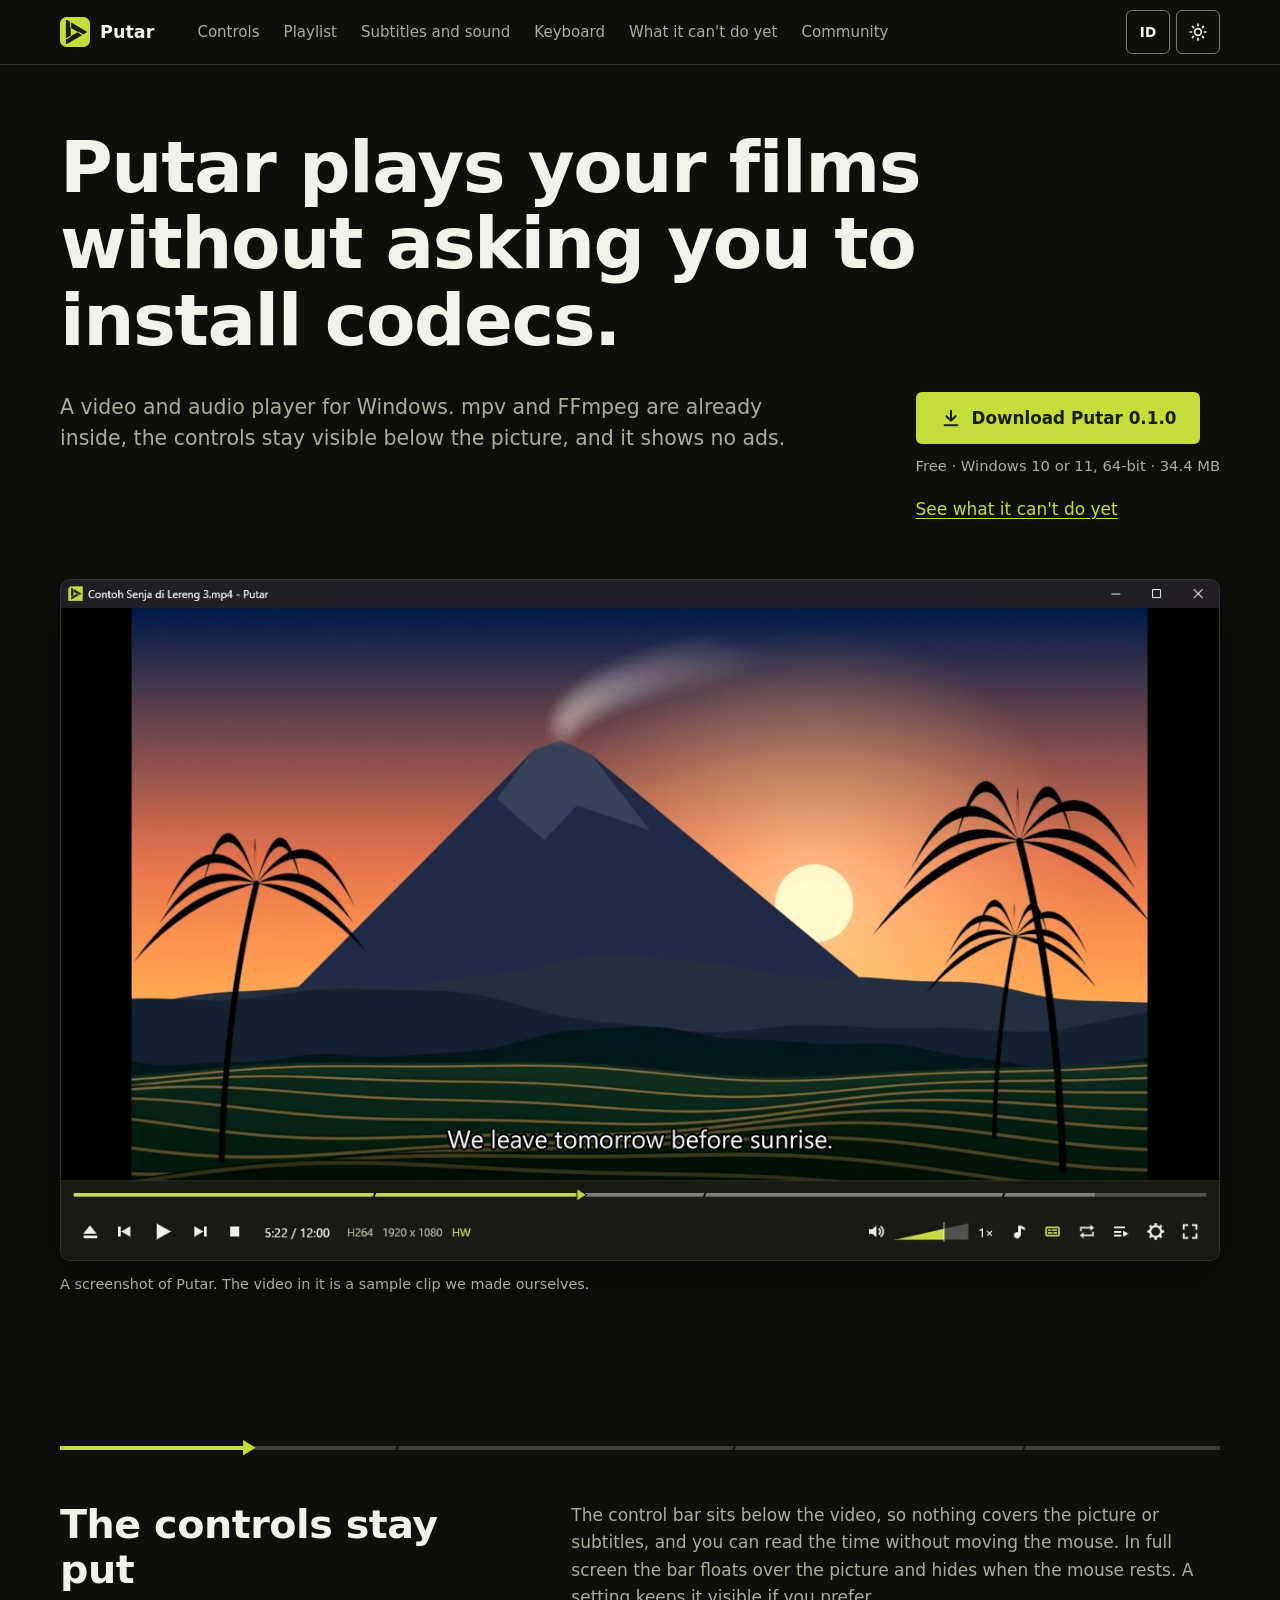
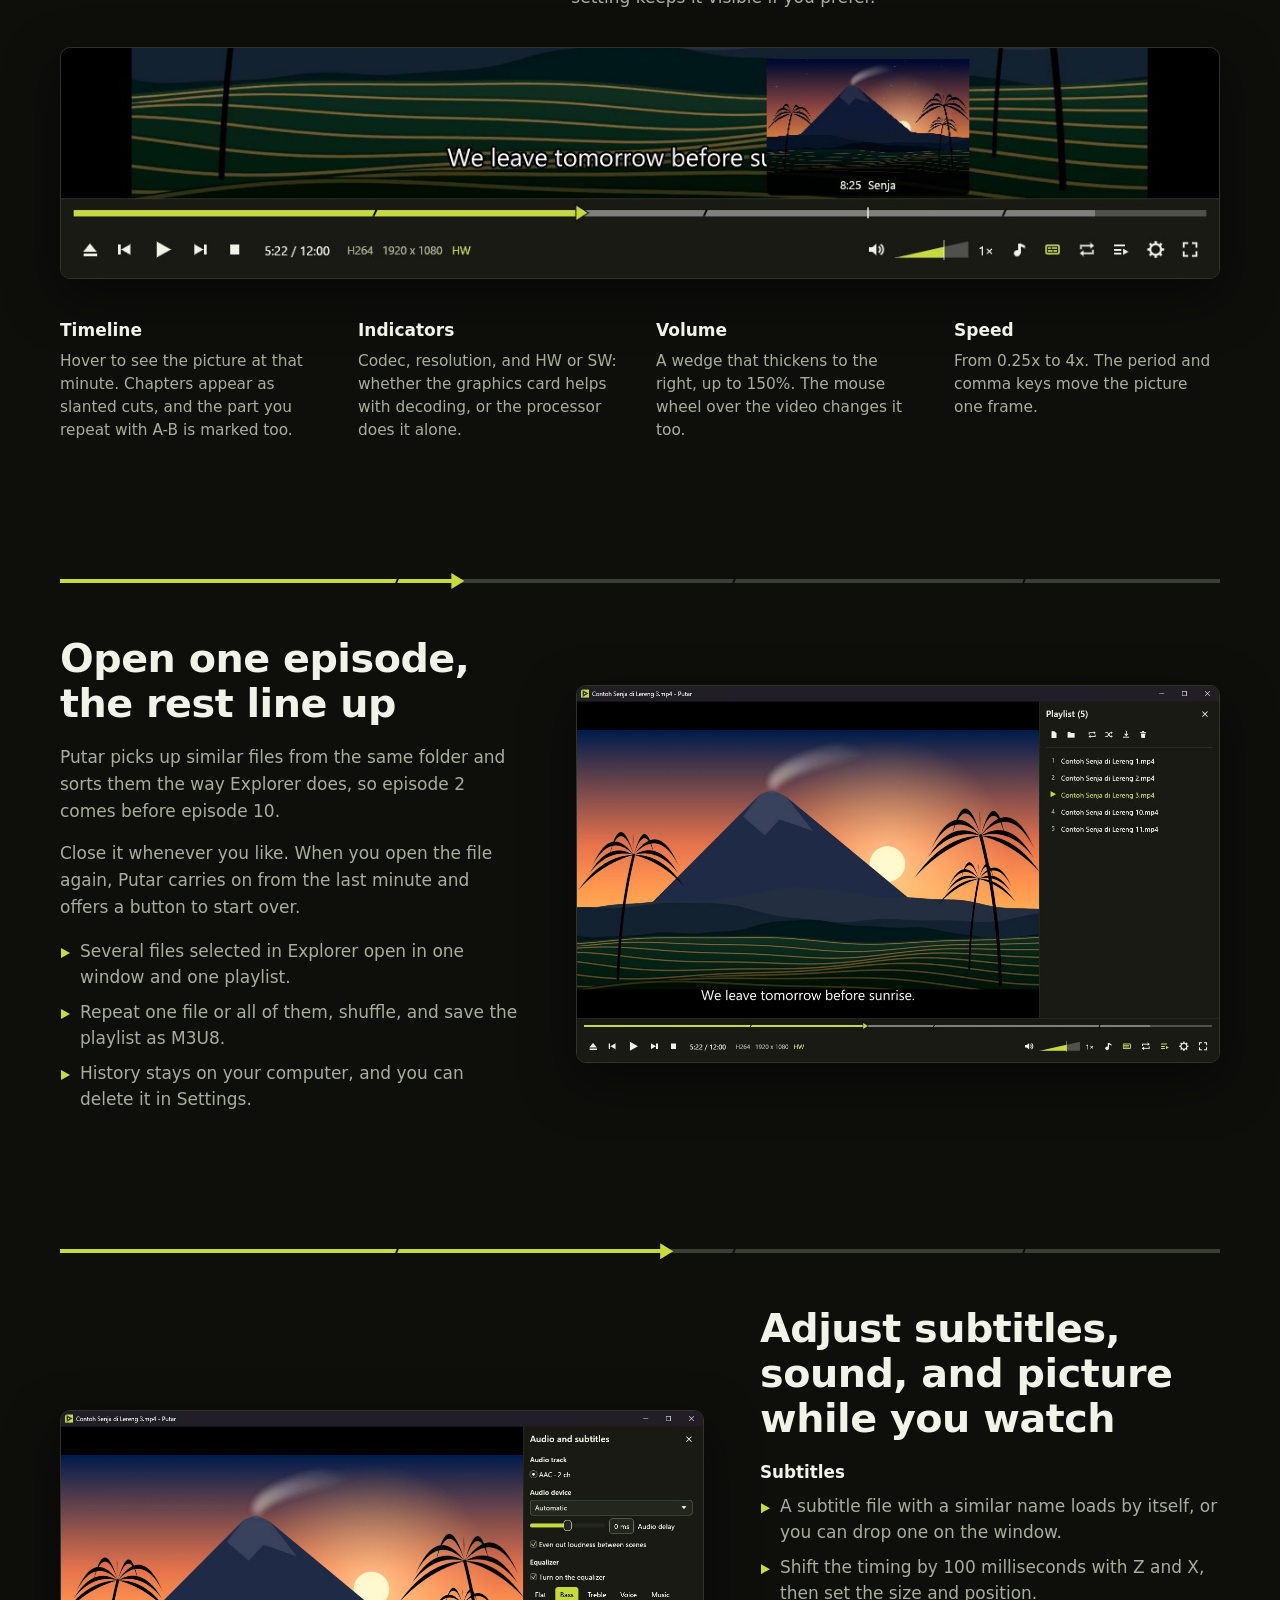
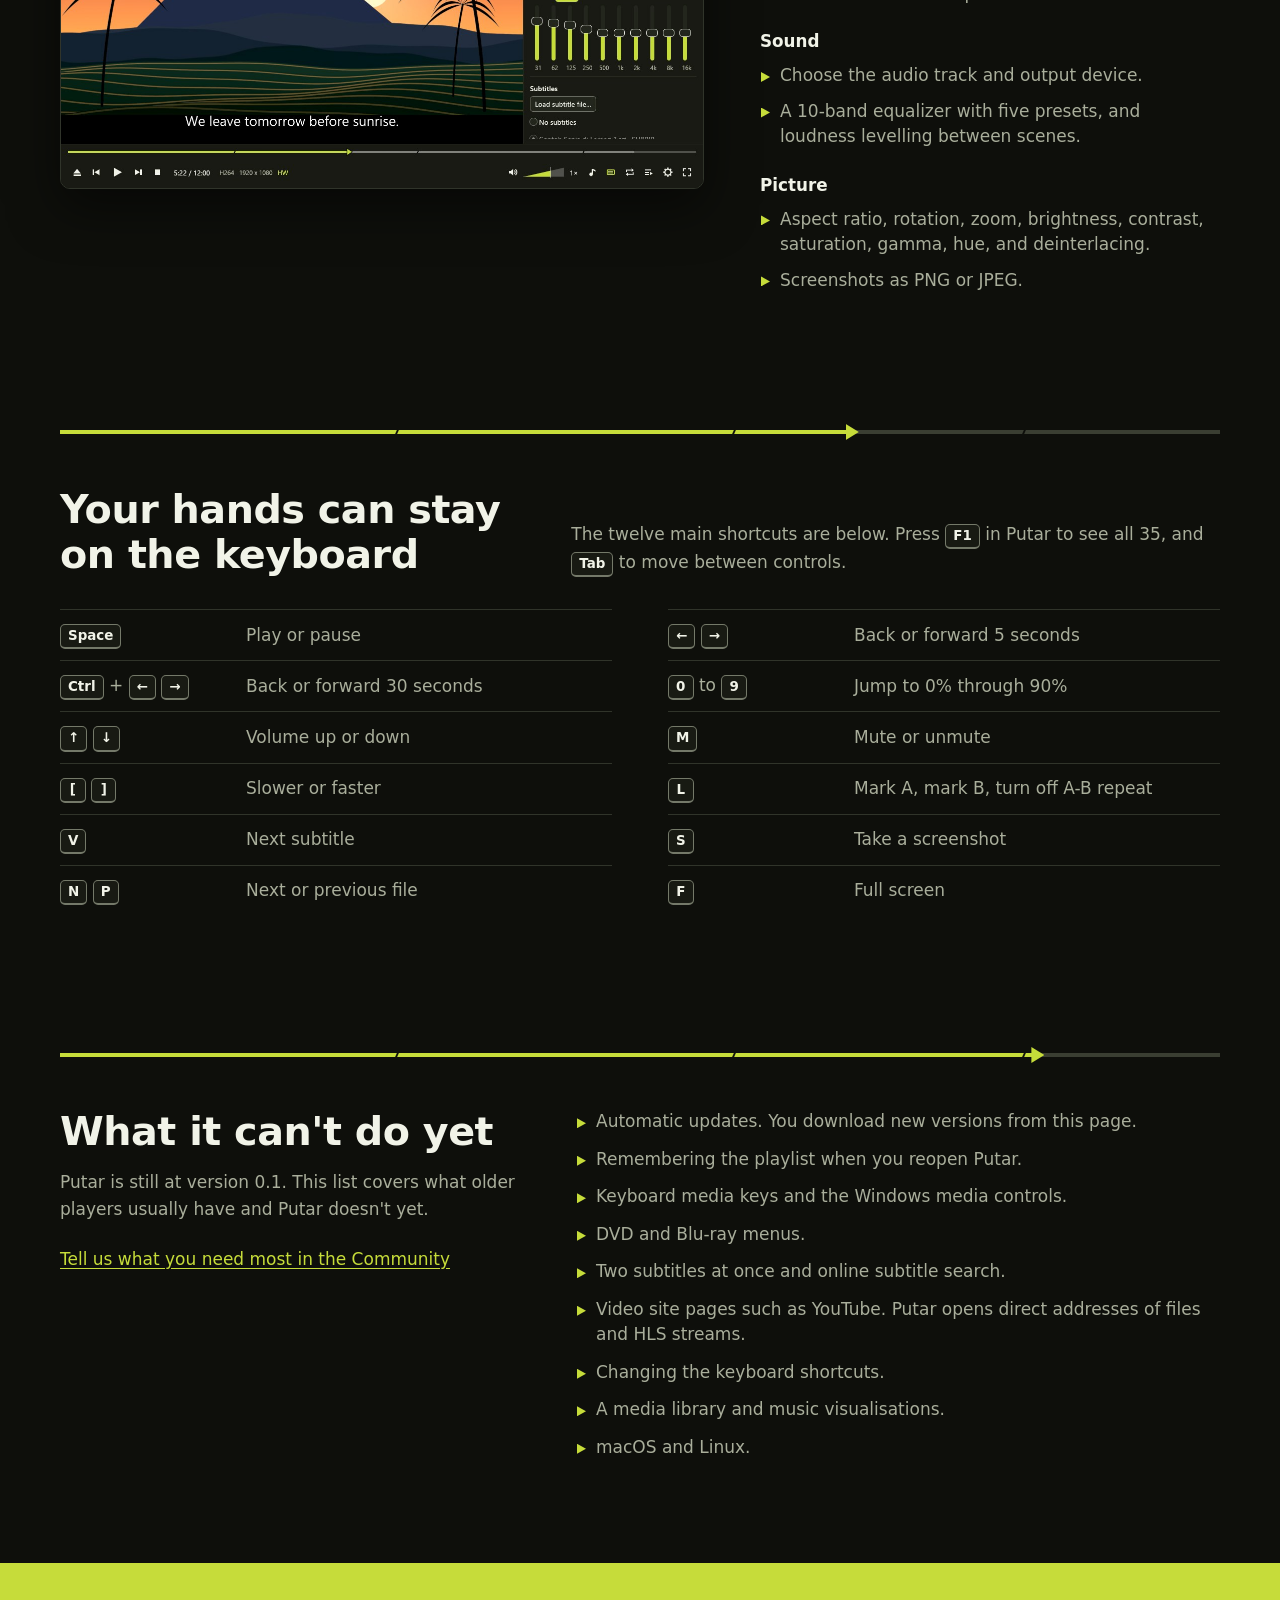
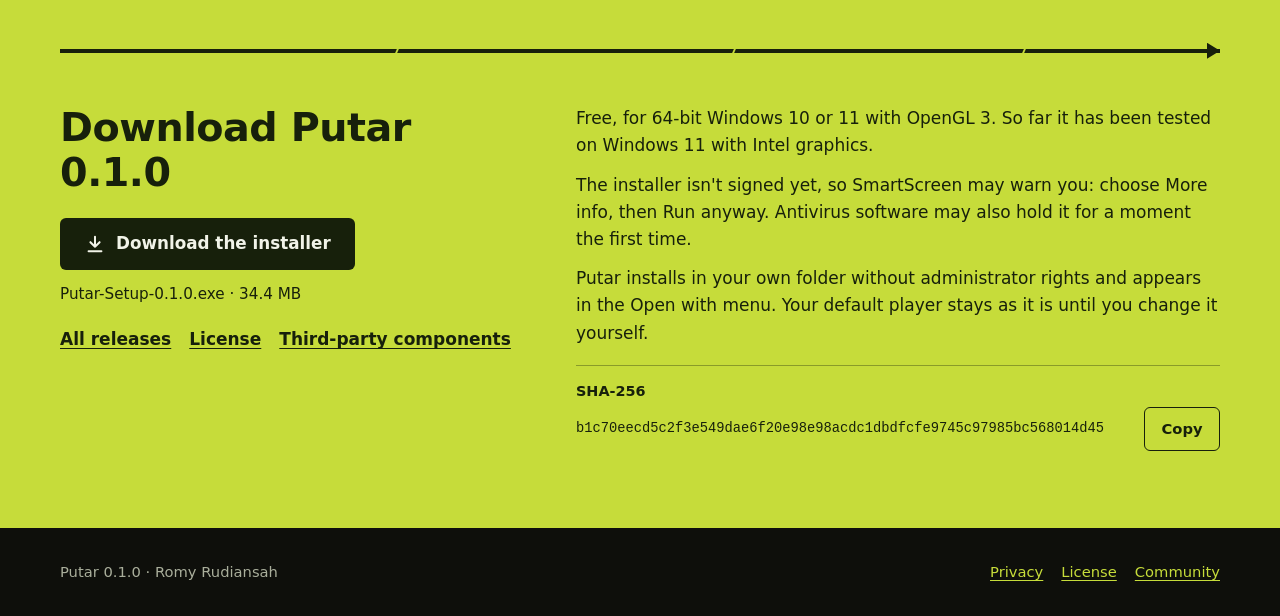
==== index.html @ e97a777e "Situs Putar 0.1.0 (dari 86a2c49)" ====
<!doctype html>
<html lang="id" data-lang="id">
<head>
  <meta charset="utf-8">
  <meta name="viewport" content="width=device-width, initial-scale=1">
  <title>Putar: pemutar video dan audio untuk Windows</title>
  <meta name="description" content="Putar memutar film Anda tanpa menyuruh Anda memasang codec. Bilah kontrol selalu terlihat di bawah gambar, dan tidak ada iklan. Freeware untuk Windows.">
  <meta property="og:title" content="Putar: pemutar video dan audio untuk Windows">
  <meta property="og:description" content="Putar memutar film Anda tanpa menyuruh Anda memasang codec. Freeware untuk Windows.">
  <meta property="og:type" content="website">
  <meta property="og:url" content="https://romyrudiansah.github.io/putar/">
  <meta property="og:image" content="https://romyrudiansah.github.io/putar/img/main-en.jpg">
  <meta name="theme-color" content="#0E0F0B">
  <link rel="icon" href="img/logo.svg" type="image/svg+xml">
  <link rel="icon" href="favicon.ico" sizes="any">
  <link rel="stylesheet" href="style.css">
  <script>
    // Bahasa dan tema dipilih sebelum halaman digambar supaya tidak berkedip.
    (function () {
      var d = document.documentElement, l = null, t = null;
      try { l = localStorage.getItem("putar-lang"); t = localStorage.getItem("putar-theme"); } catch (e) {}
      if (l !== "id" && l !== "en") l = /^id\b/i.test(navigator.language || "") ? "id" : "en";
      d.dataset.lang = l;
      d.lang = l;
      if (t === "light") d.dataset.theme = "light";
    })();
  </script>
</head>
<body>
<a class="skip" href="#isi"><span data-l="id">Langsung ke isi</span><span data-l="en">Skip to content</span></a>

<header class="top">
  <div class="wrap top-row">
    <a class="brand" href="./"><img src="img/logo.svg" alt="" width="30" height="30">Putar</a>
    <nav class="nav" id="menu" aria-label="Menu">
      <a href="#bilah"><span data-l="id">Kontrol</span><span data-l="en">Controls</span></a>
      <a href="#seri"><span data-l="id">Playlist</span><span data-l="en">Playlist</span></a>
      <a href="#atur"><span data-l="id">Subtitle dan suara</span><span data-l="en">Subtitles and sound</span></a>
      <a href="#keyboard"><span data-l="id">Keyboard</span><span data-l="en">Keyboard</span></a>
      <a href="#belum"><span data-l="id">Yang belum bisa</span><span data-l="en">What it can't do yet</span></a>
      <a href="https://github.com/romyrudiansah/putar/discussions"><span data-l="id">Komunitas</span><span data-l="en">Community</span></a>
    </nav>
    <div class="tools">
      <button class="tool" type="button" data-switch-lang>
        <span data-l="id" aria-label="Switch to English">EN</span><span data-l="en" aria-label="Ganti ke Bahasa Indonesia">ID</span>
      </button>
      <button class="tool tool-icon" type="button" data-switch-theme aria-pressed="false">
        <span class="sr-only"><span data-l="id">Mode terang</span><span data-l="en">Light mode</span></span>
        <svg class="i-sun" viewBox="0 0 24 24" aria-hidden="true"><circle cx="12" cy="12" r="4"/><path d="M12 2.5v2M12 19.5v2M2.5 12h2M19.5 12h2M5.3 5.3l1.4 1.4M17.3 17.3l1.4 1.4M5.3 18.7l1.4-1.4M17.3 6.7l1.4-1.4"/></svg>
        <svg class="i-moon" viewBox="0 0 24 24" aria-hidden="true"><path d="M20.5 14.2A8.5 8.5 0 0 1 9.8 3.5a8.5 8.5 0 1 0 10.7 10.7z"/></svg>
      </button>
      <button class="tool menu-btn" type="button" aria-expanded="false" aria-controls="menu" data-menu>Menu</button>
    </div>
  </div>
</header>

<main id="isi">
  <section class="hero">
    <div class="wrap">
      <h1>
        <span data-l="id">Putar memutar film Anda tanpa menyuruh Anda memasang codec.</span>
        <span data-l="en">Putar plays your films without asking you to install codecs.</span>
      </h1>
      <div class="hero-row">
        <p class="lead">
          <span data-l="id">Pemutar video dan audio untuk Windows. mpv dan FFmpeg sudah ada di dalamnya, bilah kontrolnya selalu terlihat di bawah gambar, dan tidak ada iklan.</span>
          <span data-l="en">A video and audio player for Windows. mpv and FFmpeg are already inside, the controls stay visible below the picture, and it shows no ads.</span>
        </p>
        <div class="hero-cta">
          <a class="btn btn-primary" href="https://github.com/romyrudiansah/putar/releases/download/v0.1.0/Putar-Setup-0.1.0.exe">
            <svg viewBox="0 0 24 24" aria-hidden="true"><path d="M12 4v11M7 10l5 5 5-5M5 20h14"/></svg>
            <span data-l="id">Unduh Putar 0.1.0</span><span data-l="en">Download Putar 0.1.0</span>
          </a>
          <p class="meta"><span data-l="id">Gratis · Windows 10 atau 11, 64-bit · 34.4 MB</span><span data-l="en">Free · Windows 10 or 11, 64-bit · 34.4 MB</span></p>
          <a class="text-link" href="#belum"><span data-l="id">Lihat yang belum bisa</span><span data-l="en">See what it can't do yet</span></a>
        </div>
      </div>
      <figure class="shot shot-hero">
        <img data-l="id" src="img/main-id.jpg" width="1280" height="751" fetchpriority="high" alt="Jendela Putar memutar video pemandangan senja dengan subtitle. Di bawah gambar ada garis waktu, tombol putar, waktu 5:22 dari 12:00, indikator H264, 1920 x 1080, dan HW, lalu volume dan tombol lain.">
        <img data-l="en" src="img/main-en.jpg" width="1280" height="751" fetchpriority="high" alt="The Putar window playing a dusk landscape video with subtitles. Below the picture are the timeline, play button, time 5:22 of 12:00, indicators H264, 1920 x 1080, and HW, then volume and other buttons.">
        <figcaption><span data-l="id">Tangkapan layar Putar. Video di dalamnya klip contoh buatan sendiri.</span><span data-l="en">A screenshot of Putar. The video in it is a sample clip we made ourselves.</span></figcaption>
      </figure>
    </div>
  </section>

  <section class="sec" id="bilah">
    <div class="wrap">
      <div class="tl" style="--at:16%" aria-hidden="true"><i style="left:29%"></i><i style="left:58%"></i><i style="left:83%"></i><b></b></div>
      <div class="bar-head">
        <h2><span data-l="id">Kontrol tetap di tempatnya</span><span data-l="en">The controls stay put</span></h2>
        <p><span data-l="id">Bilah kontrol berada di bawah video, jadi gambar dan subtitle tidak tertutup, dan waktu terlihat tanpa menggerakkan mouse. Saat layar penuh, bilah melayang di atas gambar dan hilang bila mouse diam. Kalau ingin tetap terlihat, ada pengaturannya.</span><span data-l="en">The control bar sits below the video, so nothing covers the picture or subtitles, and you can read the time without moving the mouse. In full screen the bar floats over the picture and hides when the mouse rests. A setting keeps it visible if you prefer.</span></p>
      </div>
      <figure class="shot">
        <img data-l="id" src="img/bar-id.jpg" width="1280" height="254" loading="lazy" alt="Bilah kontrol Putar. Garis waktu disorot di menit 8:25 dan menampilkan gambar pratinjau senja dengan nama bab Senja.">
        <img data-l="en" src="img/bar-en.jpg" width="1280" height="254" loading="lazy" alt="The Putar control bar. The timeline is hovered at 8:25 and shows a preview picture of dusk with the chapter name.">
      </figure>
      <dl class="notes">
        <div>
          <dt><span data-l="id">Garis waktu</span><span data-l="en">Timeline</span></dt>
          <dd><span data-l="id">Sorot untuk melihat gambar di menit itu. Bab tampil sebagai potongan miring, dan bagian yang diulang dengan A-B ikut ditandai.</span><span data-l="en">Hover to see the picture at that minute. Chapters appear as slanted cuts, and the part you repeat with A-B is marked too.</span></dd>
        </div>
        <div>
          <dt><span data-l="id">Indikator</span><span data-l="en">Indicators</span></dt>
          <dd><span data-l="id">Codec, resolusi, dan HW atau SW: apakah kartu grafis ikut mengerjakan decoding, atau prosesor saja.</span><span data-l="en">Codec, resolution, and HW or SW: whether the graphics card helps with decoding, or the processor does it alone.</span></dd>
        </div>
        <div>
          <dt><span data-l="id">Volume</span><span data-l="en">Volume</span></dt>
          <dd><span data-l="id">Baji yang menebal ke kanan, sampai 150%. Roda mouse di atas video juga mengubahnya.</span><span data-l="en">A wedge that thickens to the right, up to 150%. The mouse wheel over the video changes it too.</span></dd>
        </div>
        <div>
          <dt><span data-l="id">Kecepatan</span><span data-l="en">Speed</span></dt>
          <dd><span data-l="id">Dari 0,25x sampai 4x. Titik dan koma memindah gambar satu frame.</span><span data-l="en">From 0.25x to 4x. The period and comma keys move the picture one frame.</span></dd>
        </div>
      </dl>
    </div>
  </section>

  <section class="sec" id="seri">
    <div class="wrap">
      <div class="tl" style="--at:34%" aria-hidden="true"><i style="left:29%"></i><i style="left:58%"></i><i style="left:83%"></i><b></b></div>
      <div class="split">
        <div class="split-text">
          <h2><span data-l="id">Buka satu episode, sisanya ikut antre</span><span data-l="en">Open one episode, the rest line up</span></h2>
          <p><span data-l="id">Putar mengambil file sejenis di folder yang sama dan mengurutkannya seperti Explorer, jadi episode 2 datang sebelum episode 10.</span><span data-l="en">Putar picks up similar files from the same folder and sorts them the way Explorer does, so episode 2 comes before episode 10.</span></p>
          <p><span data-l="id">Tutup kapan saja. Saat file dibuka lagi, Putar melanjutkan dari menit terakhir dan memberi tombol untuk mulai dari awal.</span><span data-l="en">Close it whenever you like. When you open the file again, Putar carries on from the last minute and offers a button to start over.</span></p>
          <ul>
            <li><span data-l="id">Beberapa file yang dipilih di Explorer masuk ke satu jendela dan satu playlist.</span><span data-l="en">Several files selected in Explorer open in one window and one playlist.</span></li>
            <li><span data-l="id">Ulangi satu file atau semua, acak urutan, dan simpan playlist ke M3U8.</span><span data-l="en">Repeat one file or all of them, shuffle, and save the playlist as M3U8.</span></li>
            <li><span data-l="id">Riwayat hanya tersimpan di komputer Anda dan bisa dihapus dari Pengaturan.</span><span data-l="en">History stays on your computer, and you can delete it in Settings.</span></li>
          </ul>
        </div>
        <figure class="shot">
          <img data-l="id" src="img/playlist-id.jpg" width="1280" height="751" loading="lazy" alt="Panel playlist di kanan video berisi lima file contoh, urut 1, 2, 3, 10, 11, dengan file ke-3 sedang diputar.">
          <img data-l="en" src="img/playlist-en.jpg" width="1280" height="751" loading="lazy" alt="The playlist panel to the right of the video with five sample files, sorted 1, 2, 3, 10, 11, with the third file playing.">
        </figure>
      </div>
    </div>
  </section>

  <section class="sec" id="atur">
    <div class="wrap">
      <div class="tl" style="--at:52%" aria-hidden="true"><i style="left:29%"></i><i style="left:58%"></i><i style="left:83%"></i><b></b></div>
      <div class="split split-flip">
        <figure class="shot">
          <img data-l="id" src="img/audio-id.jpg" width="1280" height="751" loading="lazy" alt="Panel Audio dan subtitle: trek audio, perangkat, jeda audio, perata volume, dan equalizer sepuluh pita dengan preset Bass.">
          <img data-l="en" src="img/audio-en.jpg" width="1280" height="751" loading="lazy" alt="The Audio and subtitles panel: audio track, device, audio delay, loudness levelling, and a ten-band equalizer with the Bass preset.">
        </figure>
        <div class="split-text">
          <h2><span data-l="id">Atur subtitle, suara, dan gambar sambil menonton</span><span data-l="en">Adjust subtitles, sound, and picture while you watch</span></h2>
          <div class="groups">
            <section>
              <h3><span data-l="id">Subtitle</span><span data-l="en">Subtitles</span></h3>
              <ul>
                <li><span data-l="id">File subtitle bernama mirip dimuat otomatis, atau seret saja ke jendela.</span><span data-l="en">A subtitle file with a similar name loads by itself, or you can drop one on the window.</span></li>
                <li><span data-l="id">Geser waktunya per 100 milidetik dengan Z dan X, lalu atur ukuran dan posisinya.</span><span data-l="en">Shift the timing by 100 milliseconds with Z and X, then set the size and position.</span></li>
              </ul>
            </section>
            <section>
              <h3><span data-l="id">Suara</span><span data-l="en">Sound</span></h3>
              <ul>
                <li><span data-l="id">Pilih trek audio dan perangkat keluaran.</span><span data-l="en">Choose the audio track and output device.</span></li>
                <li><span data-l="id">Equalizer 10 pita dengan lima preset, dan perata volume antar adegan.</span><span data-l="en">A 10-band equalizer with five presets, and loudness levelling between scenes.</span></li>
              </ul>
            </section>
            <section>
              <h3><span data-l="id">Gambar</span><span data-l="en">Picture</span></h3>
              <ul>
                <li><span data-l="id">Rasio, rotasi, perbesaran, kecerahan, kontras, saturasi, gamma, rona, dan deinterlace.</span><span data-l="en">Aspect ratio, rotation, zoom, brightness, contrast, saturation, gamma, hue, and deinterlacing.</span></li>
                <li><span data-l="id">Tangkap layar ke PNG atau JPEG.</span><span data-l="en">Screenshots as PNG or JPEG.</span></li>
              </ul>
            </section>
          </div>
        </div>
      </div>
    </div>
  </section>

  <section class="sec" id="keyboard">
    <div class="wrap">
      <div class="tl" style="--at:68%" aria-hidden="true"><i style="left:29%"></i><i style="left:58%"></i><i style="left:83%"></i><b></b></div>
      <div class="keys-head">
        <h2><span data-l="id">Tangan bisa tetap di keyboard</span><span data-l="en">Your hands can stay on the keyboard</span></h2>
        <p><span data-l="id">Dua belas pintasan utama ada di bawah. Tekan <kbd>F1</kbd> di Putar untuk melihat ke-35 pintasan, dan <kbd>Tab</kbd> untuk berpindah antar kontrol.</span><span data-l="en">The twelve main shortcuts are below. Press <kbd>F1</kbd> in Putar to see all 35, and <kbd>Tab</kbd> to move between controls.</span></p>
      </div>
      <dl class="keys">
        <div><dt><kbd><span data-l="id">Spasi</span><span data-l="en">Space</span></kbd></dt><dd><span data-l="id">Putar atau jeda</span><span data-l="en">Play or pause</span></dd></div>
        <div><dt><kbd>←</kbd> <kbd>→</kbd></dt><dd><span data-l="id">Mundur atau maju 5 detik</span><span data-l="en">Back or forward 5 seconds</span></dd></div>
        <div><dt><kbd>Ctrl</kbd> + <kbd>←</kbd> <kbd>→</kbd></dt><dd><span data-l="id">Mundur atau maju 30 detik</span><span data-l="en">Back or forward 30 seconds</span></dd></div>
        <div><dt><kbd>0</kbd> <span data-l="id">sampai</span><span data-l="en">to</span> <kbd>9</kbd></dt><dd><span data-l="id">Lompat ke 0% sampai 90%</span><span data-l="en">Jump to 0% through 90%</span></dd></div>
        <div><dt><kbd>↑</kbd> <kbd>↓</kbd></dt><dd><span data-l="id">Volume naik atau turun</span><span data-l="en">Volume up or down</span></dd></div>
        <div><dt><kbd>M</kbd></dt><dd><span data-l="id">Matikan atau nyalakan suara</span><span data-l="en">Mute or unmute</span></dd></div>
        <div><dt><kbd>[</kbd> <kbd>]</kbd></dt><dd><span data-l="id">Lebih lambat atau lebih cepat</span><span data-l="en">Slower or faster</span></dd></div>
        <div><dt><kbd>L</kbd></dt><dd><span data-l="id">Tandai A, tandai B, matikan ulang A-B</span><span data-l="en">Mark A, mark B, turn off A-B repeat</span></dd></div>
        <div><dt><kbd>V</kbd></dt><dd><span data-l="id">Ganti subtitle</span><span data-l="en">Next subtitle</span></dd></div>
        <div><dt><kbd>S</kbd></dt><dd><span data-l="id">Tangkap layar</span><span data-l="en">Take a screenshot</span></dd></div>
        <div><dt><kbd>N</kbd> <kbd>P</kbd></dt><dd><span data-l="id">File berikutnya atau sebelumnya</span><span data-l="en">Next or previous file</span></dd></div>
        <div><dt><kbd>F</kbd></dt><dd><span data-l="id">Layar penuh</span><span data-l="en">Full screen</span></dd></div>
      </dl>
    </div>
  </section>

  <section class="sec" id="belum">
    <div class="wrap">
      <div class="tl" style="--at:84%" aria-hidden="true"><i style="left:29%"></i><i style="left:58%"></i><i style="left:83%"></i><b></b></div>
      <div class="gaps">
        <div>
          <h2><span data-l="id">Yang belum bisa</span><span data-l="en">What it can't do yet</span></h2>
          <p><span data-l="id">Putar masih versi 0.1. Daftar ini berisi yang biasa ada di pemutar yang sudah lama beredar, tetapi belum ada di sini.</span><span data-l="en">Putar is still at version 0.1. This list covers what older players usually have and Putar doesn't yet.</span></p>
          <p><a href="https://github.com/romyrudiansah/putar/discussions"><span data-l="id">Sampaikan yang paling Anda butuhkan di Komunitas</span><span data-l="en">Tell us what you need most in the Community</span></a></p>
        </div>
        <ul>
          <li><span data-l="id">Pembaruan otomatis. Anda mengunduh versi baru dari halaman ini.</span><span data-l="en">Automatic updates. You download new versions from this page.</span></li>
          <li><span data-l="id">Mengingat isi playlist saat Putar dibuka lagi.</span><span data-l="en">Remembering the playlist when you reopen Putar.</span></li>
          <li><span data-l="id">Tombol media di keyboard dan kontrol media Windows.</span><span data-l="en">Keyboard media keys and the Windows media controls.</span></li>
          <li><span data-l="id">Menu DVD dan Blu-ray.</span><span data-l="en">DVD and Blu-ray menus.</span></li>
          <li><span data-l="id">Dua subtitle sekaligus dan pencarian subtitle online.</span><span data-l="en">Two subtitles at once and online subtitle search.</span></li>
          <li><span data-l="id">Halaman situs video seperti YouTube. Yang bisa dibuka adalah alamat langsung ke file atau siaran HLS.</span><span data-l="en">Video site pages such as YouTube. Putar opens direct addresses of files and HLS streams.</span></li>
          <li><span data-l="id">Mengubah pintasan keyboard.</span><span data-l="en">Changing the keyboard shortcuts.</span></li>
          <li><span data-l="id">Perpustakaan media dan visualisasi musik.</span><span data-l="en">A media library and music visualisations.</span></li>
          <li><span data-l="id">macOS dan Linux.</span><span data-l="en">macOS and Linux.</span></li>
        </ul>
      </div>
    </div>
  </section>

  <section class="band" id="unduh">
    <div class="wrap">
      <div class="tl" style="--at:100%" aria-hidden="true"><i style="left:29%"></i><i style="left:58%"></i><i style="left:83%"></i><b></b></div>
      <div class="band-grid">
        <div>
          <h2><span data-l="id">Unduh Putar 0.1.0</span><span data-l="en">Download Putar 0.1.0</span></h2>
          <a class="btn btn-ink" href="https://github.com/romyrudiansah/putar/releases/download/v0.1.0/Putar-Setup-0.1.0.exe">
            <svg viewBox="0 0 24 24" aria-hidden="true"><path d="M12 4v11M7 10l5 5 5-5M5 20h14"/></svg>
            <span data-l="id">Unduh installer</span><span data-l="en">Download the installer</span>
          </a>
          <p class="file">Putar-Setup-0.1.0.exe · 34.4 MB</p>
          <p class="links">
            <a href="https://github.com/romyrudiansah/putar/releases"><span data-l="id">Semua rilis</span><span data-l="en">All releases</span></a>
            <a href="LICENSE.txt"><span data-l="id">Lisensi</span><span data-l="en">License</span></a>
            <a href="THIRD-PARTY-NOTICES.txt"><span data-l="id">Komponen pihak ketiga</span><span data-l="en">Third-party components</span></a>
          </p>
        </div>
        <div class="band-notes">
          <p><span data-l="id">Gratis, untuk Windows 10 atau 11 64-bit dengan OpenGL 3. Sejauh ini diuji di Windows 11 dengan kartu grafis Intel.</span><span data-l="en">Free, for 64-bit Windows 10 or 11 with OpenGL 3. So far it has been tested on Windows 11 with Intel graphics.</span></p>
          <p><span data-l="id">Installer belum ditandatangani, jadi SmartScreen bisa memperingatkan: pilih Info selengkapnya, lalu Jalankan saja. Antivirus juga bisa menahannya sebentar saat pertama dijalankan.</span><span data-l="en">The installer isn't signed yet, so SmartScreen may warn you: choose More info, then Run anyway. Antivirus software may also hold it for a moment the first time.</span></p>
          <p><span data-l="id">Putar terpasang di folder Anda sendiri tanpa hak administrator dan muncul di menu Buka dengan. Pemutar bawaan Anda tidak berubah sampai Anda sendiri menggantinya.</span><span data-l="en">Putar installs in your own folder without administrator rights and appears in the Open with menu. Your default player stays as it is until you change it yourself.</span></p>
          <div class="sha">
            <span class="sha-label">SHA-256</span>
            <code id="sha256">b1c70eecd5c2f3e549dae6f20e98e98acdc1dbdfcfe9745c97985bc568014d45</code>
            <button class="copy" type="button" data-copy="sha256"><span data-l="id">Salin</span><span data-l="en">Copy</span></button>
          </div>
        </div>
      </div>
    </div>
  </section>
</main>

<footer class="foot">
  <div class="wrap foot-row">
    <p>Putar 0.1.0 · Romy Rudiansah</p>
    <nav aria-label="Footer">
      <a href="privacy.html"><span data-l="id">Privasi</span><span data-l="en">Privacy</span></a>
      <a href="LICENSE.txt"><span data-l="id">Lisensi</span><span data-l="en">License</span></a>
      <a href="https://github.com/romyrudiansah/putar/discussions"><span data-l="id">Komunitas</span><span data-l="en">Community</span></a>
    </nav>
  </div>
</footer>
<script src="site.js"></script>
</body>
</html>
---- style.css ----
/* Situs Putar. Alasan tiap pilihan ada di site/DESIGN.md. */
:root {
  --bg: #0E0F0B;
  --panel: #181A13;
  --ink: #F1F3E8;
  --dim: #A9AE9B;
  --line: #30342A;
  --edge: #747969;
  --track: #3A3E32;
  --accent: #C6DC3A;
  --on-accent: #17200B;
  --link: #C6DC3A;
  --shadow: 0 18px 50px rgba(0, 0, 0, .5);
  --gutter: clamp(16px, 4vw, 40px);
  color-scheme: dark;
}
:root[data-theme="light"] {
  --bg: #F4F5EC;
  --panel: #FFFFFF;
  --ink: #17200B;
  --dim: #55594A;
  --line: #D9DBCB;
  --edge: #84886F;
  --track: #CFD2BE;
  --link: #4E5A00;
  --shadow: 0 18px 50px rgba(23, 32, 11, .22);
  color-scheme: light;
}

*, *::before, *::after { box-sizing: border-box; }
html { -webkit-text-size-adjust: 100%; scroll-behavior: smooth; }
body {
  margin: 0;
  background: var(--bg);
  color: var(--ink);
  font: 17px/1.6 "Segoe UI Variable Text", "Segoe UI", system-ui, sans-serif;
}
img, svg { display: block; max-width: 100%; }
img { height: auto; }
h1, h2, h3 { font-family: "Segoe UI Variable Display", "Segoe UI", system-ui, sans-serif; margin: 0; font-weight: 600; }
h1 { font-size: clamp(2.15rem, 1.2rem + 4.2vw, 4.5rem); line-height: 1.06; letter-spacing: -.02em; max-width: 19ch; }
h2 { font-size: clamp(1.65rem, 1.2rem + 1.6vw, 2.5rem); line-height: 1.14; letter-spacing: -.012em; }
h3 { font-size: 1.05rem; }
p { margin: 0; }
ul { margin: 0; padding: 0; list-style: none; }
a { color: var(--link); text-underline-offset: 3px; }
a:hover { text-decoration-thickness: 2px; }
:focus-visible { outline: 3px solid var(--link); outline-offset: 2px; border-radius: 4px; }
code { font-family: "Cascadia Mono", Consolas, monospace; font-size: .92em; }

html[data-lang="id"] [data-l="en"], html[data-lang="en"] [data-l="id"] { display: none !important; }

.wrap { width: min(1240px, 100%); margin-inline: auto; padding-inline: var(--gutter); }
.sr-only { position: absolute; width: 1px; height: 1px; overflow: hidden; clip-path: inset(50%); white-space: nowrap; }
.skip { position: absolute; left: 12px; top: -60px; padding: 10px 14px; background: var(--accent); color: var(--on-accent); border-radius: 6px; z-index: 5; }
.skip:focus { top: 12px; }

/* Kepala halaman */
.top { border-bottom: 1px solid var(--line); }
.top-row { display: flex; align-items: center; gap: 20px; min-height: 64px; }
.brand { display: inline-flex; align-items: center; gap: 10px; min-height: 44px; font: 600 1.1rem "Segoe UI Variable Display", "Segoe UI", system-ui, sans-serif; color: var(--ink); text-decoration: none; }
.nav { display: flex; gap: 2px; margin-left: 12px; }
.nav a { display: inline-flex; align-items: center; min-height: 44px; padding: 0 11px; border-radius: 6px; color: var(--dim); font-size: .94rem; text-decoration: none; white-space: nowrap; }
.nav a:hover { color: var(--ink); background: var(--panel); }
.tools { display: flex; gap: 6px; margin-left: auto; }
.tool { display: inline-grid; place-items: center; min-width: 44px; height: 44px; padding: 0 10px; border: 1px solid var(--edge); border-radius: 6px; background: transparent; color: var(--ink); font: 600 .85rem "Segoe UI", system-ui, sans-serif; cursor: pointer; }
.tool:hover { background: var(--panel); }
.tool svg { width: 20px; height: 20px; fill: none; stroke: currentColor; stroke-width: 2; stroke-linecap: round; stroke-linejoin: round; }
.i-moon { display: none; }
:root[data-theme="light"] .i-moon { display: block; }
:root[data-theme="light"] .i-sun { display: none; }
.menu-btn { display: none; }

/* Pembuka */
.hero { padding-block: clamp(36px, 5vw, 72px) clamp(40px, 6vw, 88px); }
.hero-row { display: grid; grid-template-columns: minmax(0, 1fr) auto; gap: 24px 56px; align-items: start; margin-top: clamp(20px, 3vw, 34px); }
.lead { max-width: 58ch; color: var(--dim); font-size: clamp(1.06rem, 1rem + .35vw, 1.28rem); line-height: 1.5; }
.hero-cta { display: grid; justify-items: start; gap: 10px; }
.meta { color: var(--dim); font-size: .92rem; }
.btn { display: inline-flex; align-items: center; justify-content: center; gap: 10px; min-height: 52px; padding: 0 24px; border-radius: 6px; font-weight: 600; font-size: 1.05rem; text-decoration: none; transition: filter .12s ease; }
.btn svg { width: 22px; height: 22px; fill: none; stroke: currentColor; stroke-width: 2.2; stroke-linecap: round; stroke-linejoin: round; }
.btn-primary { background: var(--accent); color: var(--on-accent); }
.btn-primary:hover { filter: brightness(1.08); }
:root[data-theme="light"] .btn-primary { box-shadow: inset 0 0 0 1px var(--edge); }
.btn-ink { background: var(--on-accent); color: #F1F3E8; }
.btn-ink:hover { filter: brightness(1.5); }
.text-link { display: inline-flex; align-items: center; min-height: 44px; }

.shot { margin: 0; }
.shot img { width: 100%; border-radius: 10px; border: 1px solid var(--line); box-shadow: var(--shadow); }
.shot figcaption { margin-top: 12px; color: var(--dim); font-size: .9rem; }
.shot-hero { margin-top: clamp(28px, 4vw, 48px); }

/* Motif: garis waktu Putar. Kepalanya maju dari bagian ke bagian. */
.tl { position: relative; height: 22px; margin-bottom: clamp(26px, 3.4vw, 44px); }
.tl::before, .tl::after { content: ""; position: absolute; left: 0; top: 9px; height: 4px; }
.tl::before { right: 0; background: var(--track); }
.tl::after { width: var(--at); background: var(--link); }
.tl i { position: absolute; top: 9px; width: 2px; height: 4px; background: var(--bg); transform: skewX(-24deg); z-index: 1; }
.tl b { position: absolute; left: var(--at); top: 3px; width: 13px; height: 16px; margin-left: -3px; background: var(--link); clip-path: polygon(0 0, 100% 50%, 0 100%); z-index: 2; }

.sec { padding-block: clamp(36px, 5vw, 72px); }
.sec p + p { margin-top: 14px; }

.bar-head { display: grid; grid-template-columns: minmax(0, 5fr) minmax(0, 7fr); gap: 16px 48px; align-items: start; margin-bottom: clamp(24px, 3vw, 36px); }
.bar-head p { color: var(--dim); }
.notes { display: grid; grid-template-columns: repeat(4, minmax(0, 1fr)); gap: 24px 32px; margin: clamp(26px, 3vw, 38px) 0 0; }
.notes dt { font-weight: 600; margin-bottom: 6px; }
.notes dd { margin: 0; color: var(--dim); font-size: .96rem; line-height: 1.5; }

.split { display: grid; grid-template-columns: minmax(0, 5fr) minmax(0, 7fr); gap: 32px 56px; align-items: center; }
.split-flip { grid-template-columns: minmax(0, 7fr) minmax(0, 5fr); }
.split-text h2 { margin-bottom: 18px; }
.split-text p { color: var(--dim); }
.split-text ul { margin-top: 18px; display: grid; gap: 10px; }
.split-text li, .gaps li { position: relative; padding-left: 20px; color: var(--dim); line-height: 1.5; }
.split-text li::before, .gaps li::before { content: ""; position: absolute; left: 1px; top: .52em; width: 9px; height: 10px; background: var(--link); clip-path: polygon(0 0, 100% 50%, 0 100%); }
.groups { display: grid; gap: 22px; }
.groups ul { margin-top: 8px; }

.keys-head { display: grid; grid-template-columns: minmax(0, 5fr) minmax(0, 7fr); gap: 14px 48px; align-items: end; margin-bottom: clamp(22px, 3vw, 32px); }
.keys-head p { color: var(--dim); }
kbd { display: inline-block; min-width: 1.9em; padding: 1px 7px; border: 1px solid var(--edge); border-bottom-width: 2px; border-radius: 5px; background: var(--panel); color: var(--ink); font: 600 .84rem/1.5 "Segoe UI", system-ui, sans-serif; text-align: center; }
.keys { display: grid; grid-template-columns: repeat(2, minmax(0, 1fr)); gap: 0 56px; margin: 0; }
.keys > div { display: grid; grid-template-columns: 170px minmax(0, 1fr); gap: 16px; align-items: center; padding: 11px 0; border-top: 1px solid var(--line); }
.keys dd { margin: 0; color: var(--dim); }
.keys dt { color: var(--dim); }

.gaps { display: grid; grid-template-columns: minmax(0, 5fr) minmax(0, 7fr); gap: 24px 56px; }
.gaps h2 { margin-bottom: 14px; }
.gaps p { color: var(--dim); }
.gaps p a { display: inline-flex; align-items: center; min-height: 44px; }
.gaps ul { display: grid; gap: 12px; }

/* Pita unduh: satu-satunya blok warna besar di halaman. */
.band { --link: #17200B; --accent-line: #17200B; background: var(--accent); color: var(--on-accent); padding-block: clamp(40px, 6vw, 80px); margin-top: clamp(20px, 3vw, 40px); }
.band :focus-visible { outline-color: #17200B; }
.band .tl::before { background: rgba(23, 32, 11, .22); }
.band .tl::after { background: #17200B; }
.band .tl i { background: var(--accent); }
.band .tl b { background: #17200B; margin-left: -13px; }
.band-grid { display: grid; grid-template-columns: minmax(0, 5fr) minmax(0, 7fr); gap: 30px 56px; }
.band h2 { margin-bottom: 22px; }
.file { margin-top: 12px; font-size: .95rem; overflow-wrap: anywhere; }
.links { display: flex; flex-wrap: wrap; gap: 2px 18px; margin-top: 12px; }
.links a { display: inline-flex; align-items: center; min-height: 44px; font-weight: 600; }
.band a:not(.btn) { color: #17200B; }
.band-notes { display: grid; gap: 12px; }
.sha { display: grid; grid-template-columns: minmax(0, 1fr) auto; gap: 4px 14px; align-items: center; margin-top: 6px; padding-top: 14px; border-top: 1px solid rgba(23, 32, 11, .35); }
.sha-label { grid-column: 1 / -1; font-weight: 600; font-size: .9rem; }
.sha code { overflow-wrap: anywhere; font-size: .86rem; line-height: 1.45; }
.copy { min-height: 44px; min-width: 76px; padding: 0 14px; border: 1px solid #17200B; border-radius: 6px; background: transparent; color: #17200B; font: 600 .92rem "Segoe UI", system-ui, sans-serif; cursor: pointer; }
.copy:hover { background: #17200B; color: #F1F3E8; }

.foot { padding-block: 22px; }
.foot-row { display: flex; flex-wrap: wrap; align-items: center; justify-content: space-between; gap: 8px 24px; color: var(--dim); font-size: .92rem; }
.foot nav { display: flex; flex-wrap: wrap; gap: 2px 18px; }
.foot a { display: inline-flex; align-items: center; min-width: 44px; min-height: 44px; }

/* Halaman privasi */
.doc { width: min(760px, 100%); padding-block: clamp(32px, 5vw, 64px); }
.doc h1 { font-size: clamp(2rem, 1.4rem + 2.4vw, 3rem); max-width: none; }
.doc h2 { font-size: 1.35rem; margin: 30px 0 10px; }
.doc p { margin-bottom: 12px; color: var(--dim); }
.doc .meta { margin-top: 10px; margin-bottom: 22px; }
.doc ul { display: grid; gap: 8px; margin-bottom: 12px; padding-left: 20px; list-style: disc; color: var(--dim); }
.doc code { overflow-wrap: anywhere; color: var(--ink); }

/* Menu atas mulai terlalu sempit untuk satu baris. */
@media (max-width: 1040px) {
  .menu-btn { display: inline-grid; }
  .top-row { position: relative; }
  .nav { display: none; position: absolute; left: var(--gutter); right: var(--gutter); top: 100%; z-index: 4; flex-direction: column; margin: 8px 0 0; padding: 8px; background: var(--panel); border: 1px solid var(--line); border-radius: 10px; }
  .nav.open { display: flex; }
  .nav a { color: var(--ink); }
}

/* Dua kolom tidak lagi nyaman dibaca: teks di atas, gambar penuh di bawah. */
@media (max-width: 900px) {
  .split, .split-flip, .bar-head, .keys-head, .gaps, .band-grid { grid-template-columns: minmax(0, 1fr); }
  .split-flip .shot { order: 2; }
  .notes { grid-template-columns: repeat(2, minmax(0, 1fr)); }
  .keys { gap: 0 32px; }
  .keys > div { grid-template-columns: 138px minmax(0, 1fr); }
}

/* Daftar tuts dua kolom mulai berdesakan. */
@media (max-width: 720px) {
  .keys { grid-template-columns: minmax(0, 1fr); }
  .hero-row { grid-template-columns: minmax(0, 1fr); }
}

/* Lebar ponsel: tombol selebar layar dan keterangan satu kolom. */
@media (max-width: 520px) {
  body { font-size: 16px; }
  .notes { grid-template-columns: minmax(0, 1fr); gap: 18px; }
  .hero-cta, .btn { width: 100%; }
  .sha { grid-template-columns: minmax(0, 1fr); }
  .copy { justify-self: start; }
  .shot img { border-radius: 8px; }
}

@media (prefers-reduced-motion: reduce) {
  html { scroll-behavior: auto; }
  .btn { transition: none; }
}
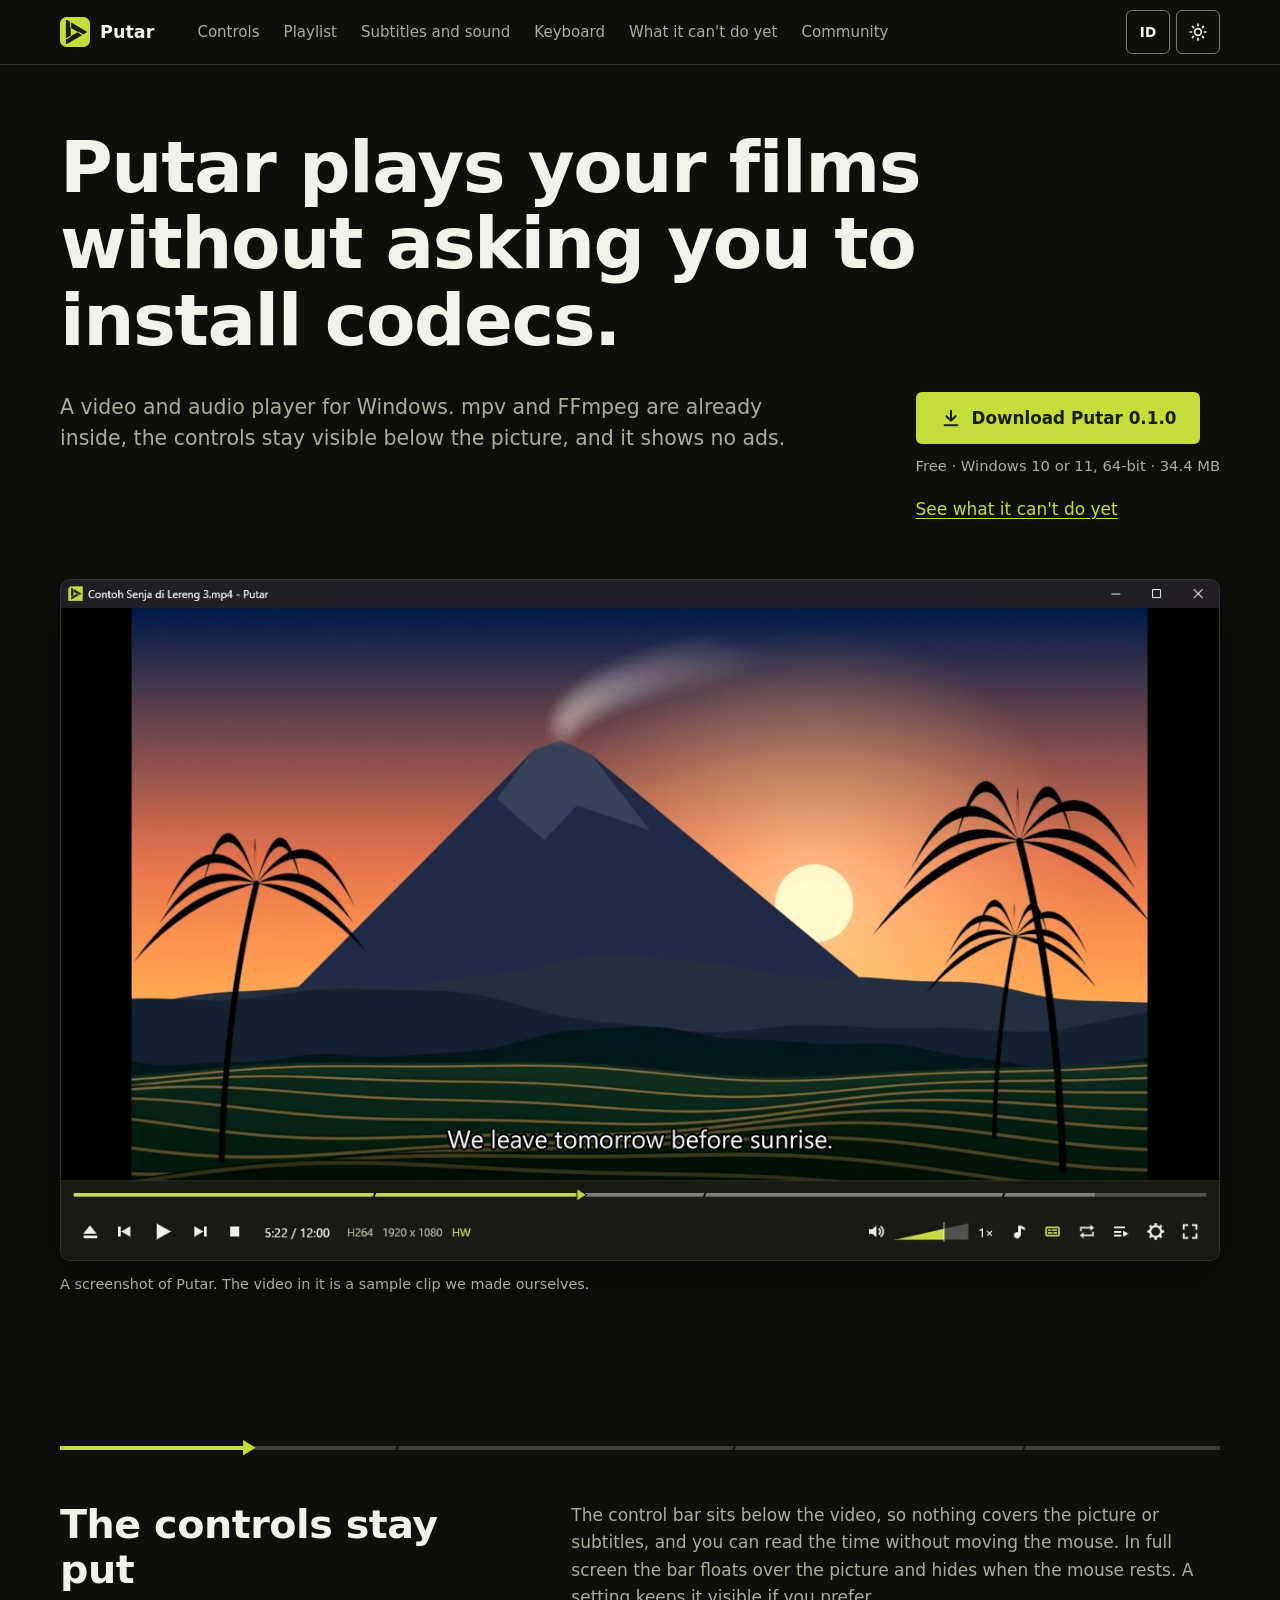
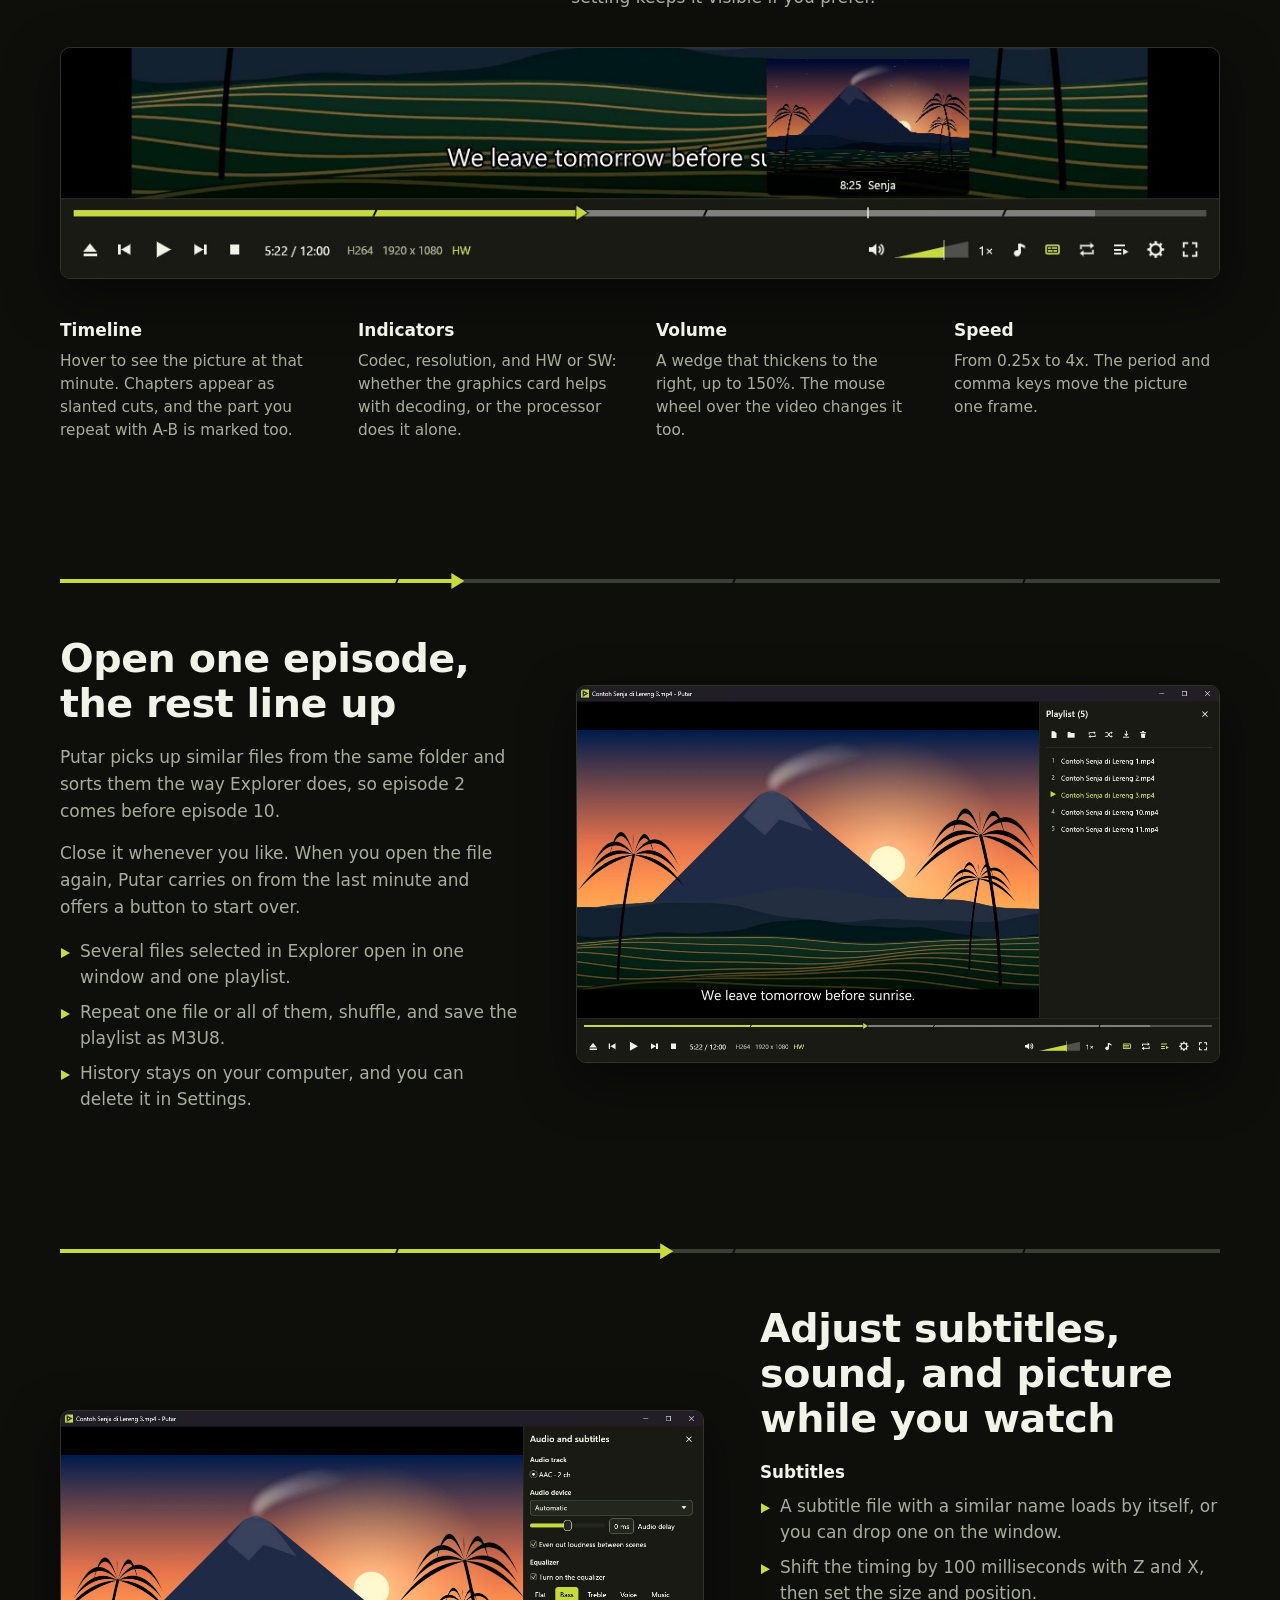
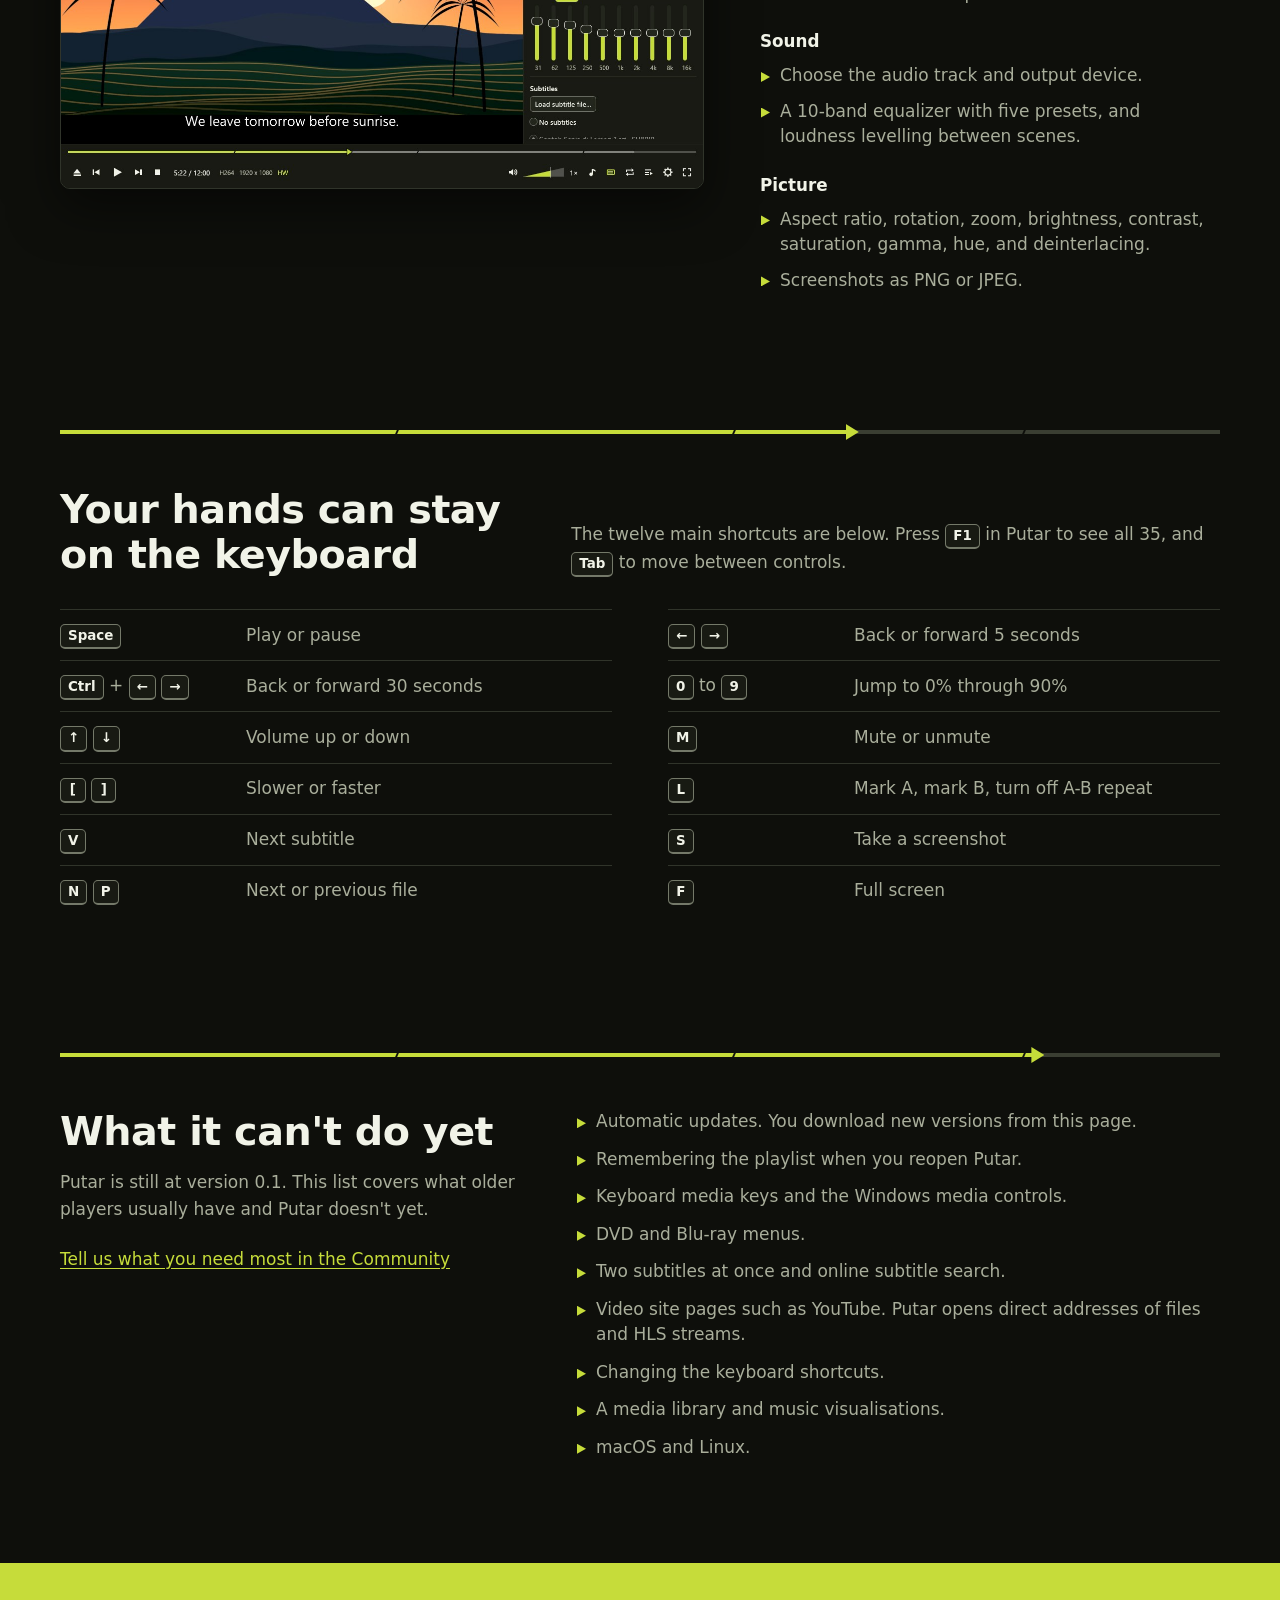
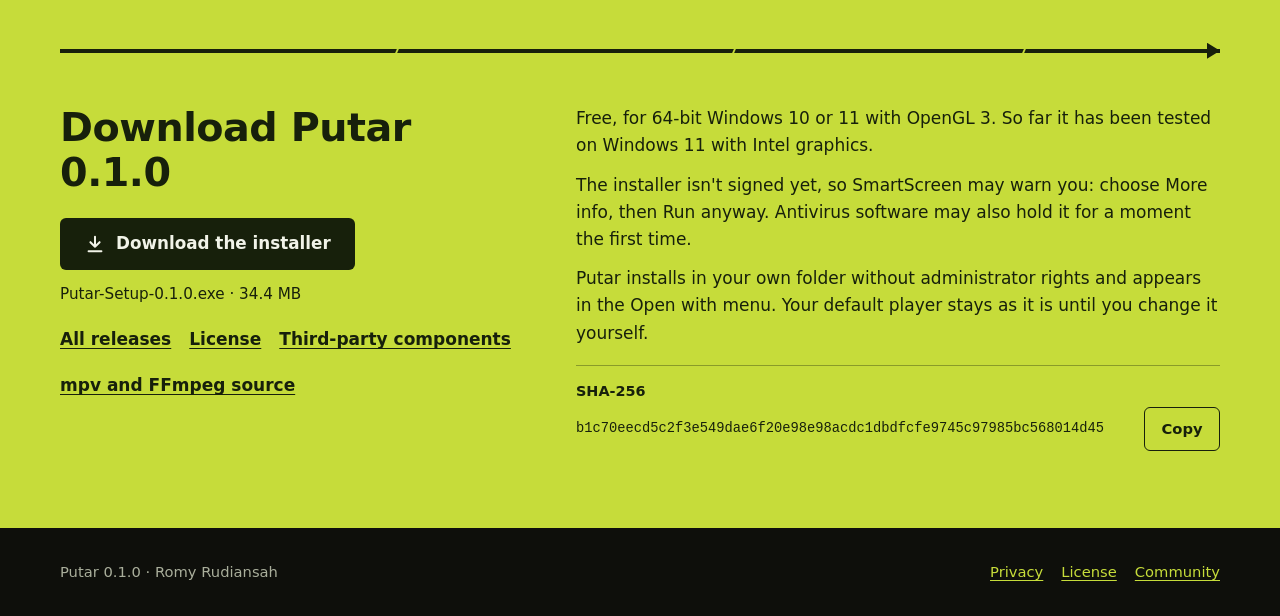
==== commit f0ed8744: "Situs Putar 0.1.0 (dari d2235a1)" ====
--- a/index.html
+++ b/index.html
@@ -238,6 +238,7 @@
             <a href="https://github.com/romyrudiansah/putar/releases"><span data-l="id">Semua rilis</span><span data-l="en">All releases</span></a>
             <a href="LICENSE.txt"><span data-l="id">Lisensi</span><span data-l="en">License</span></a>
             <a href="THIRD-PARTY-NOTICES.txt"><span data-l="id">Komponen pihak ketiga</span><span data-l="en">Third-party components</span></a>
+            <a href="https://github.com/romyrudiansah/putar/releases/tag/v0.1.0"><span data-l="id">Sumber mpv dan FFmpeg</span><span data-l="en">mpv and FFmpeg source</span></a>
           </p>
         </div>
         <div class="band-notes">
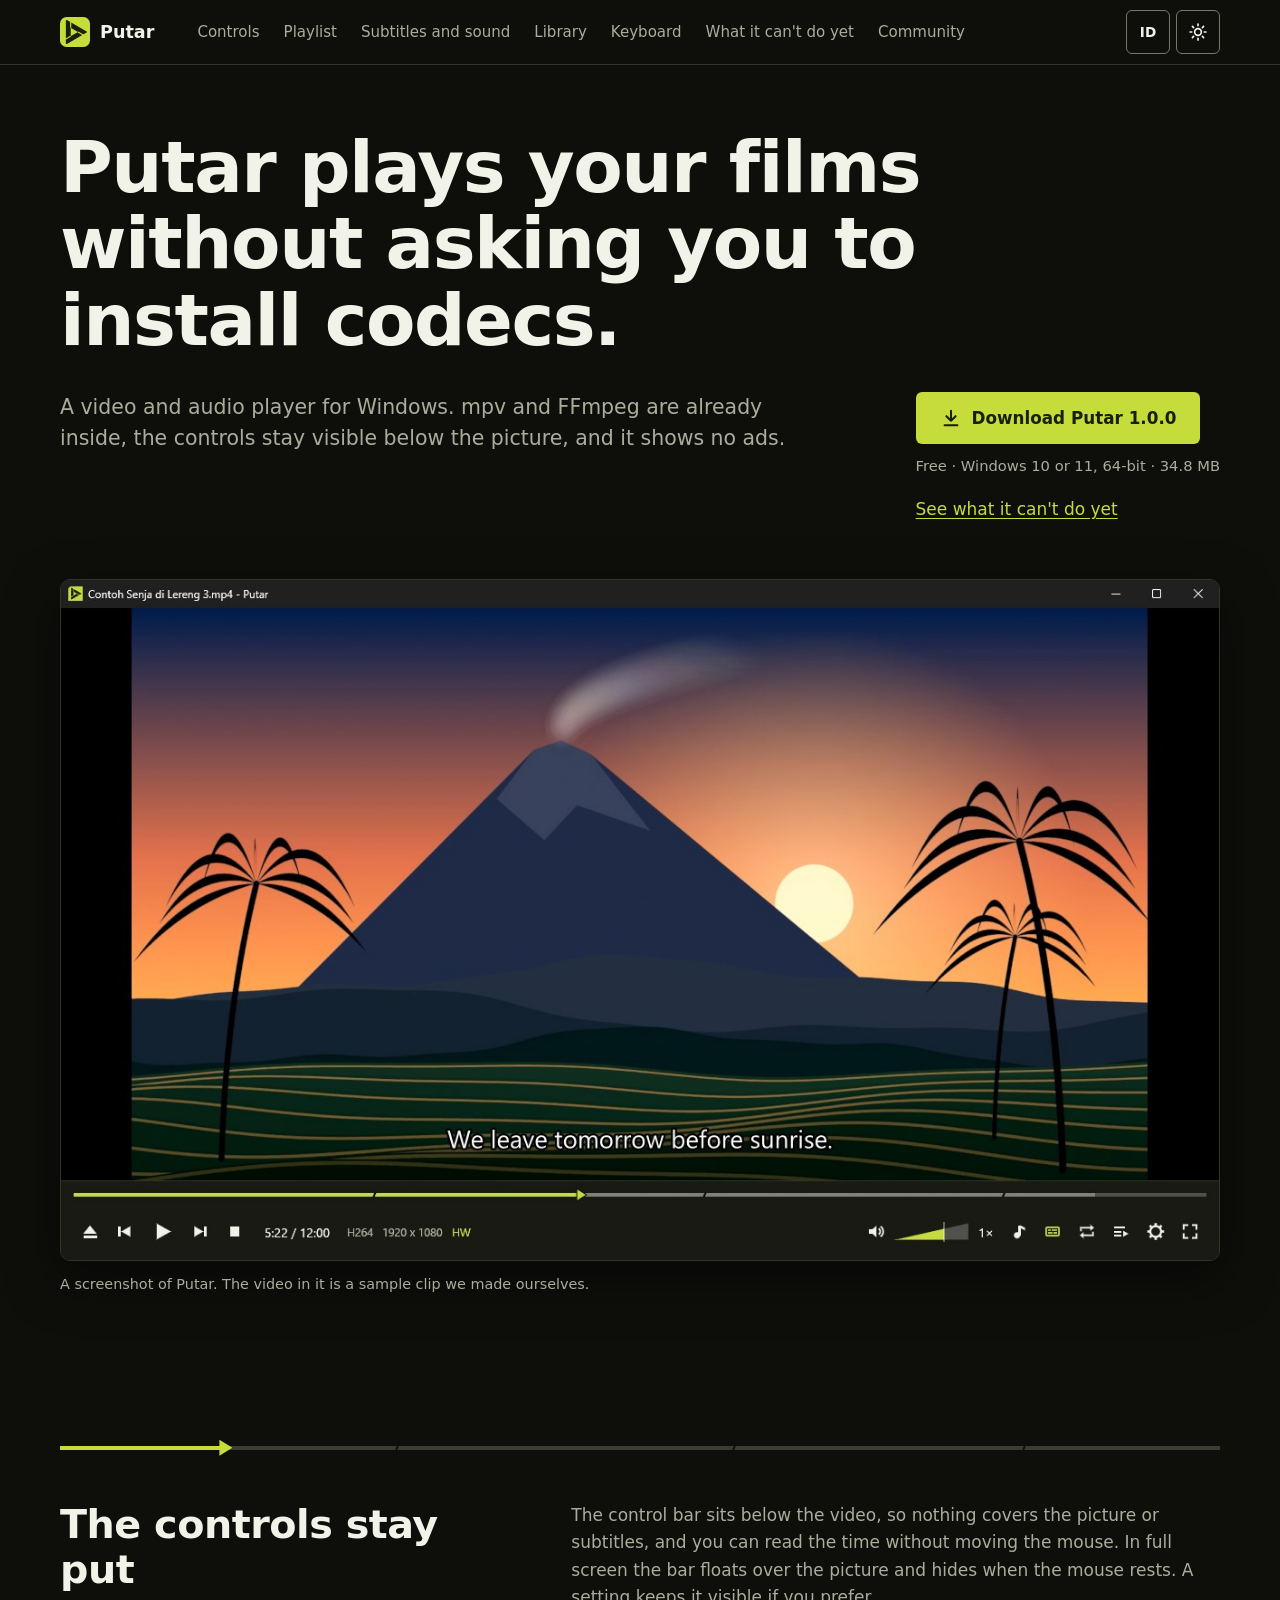
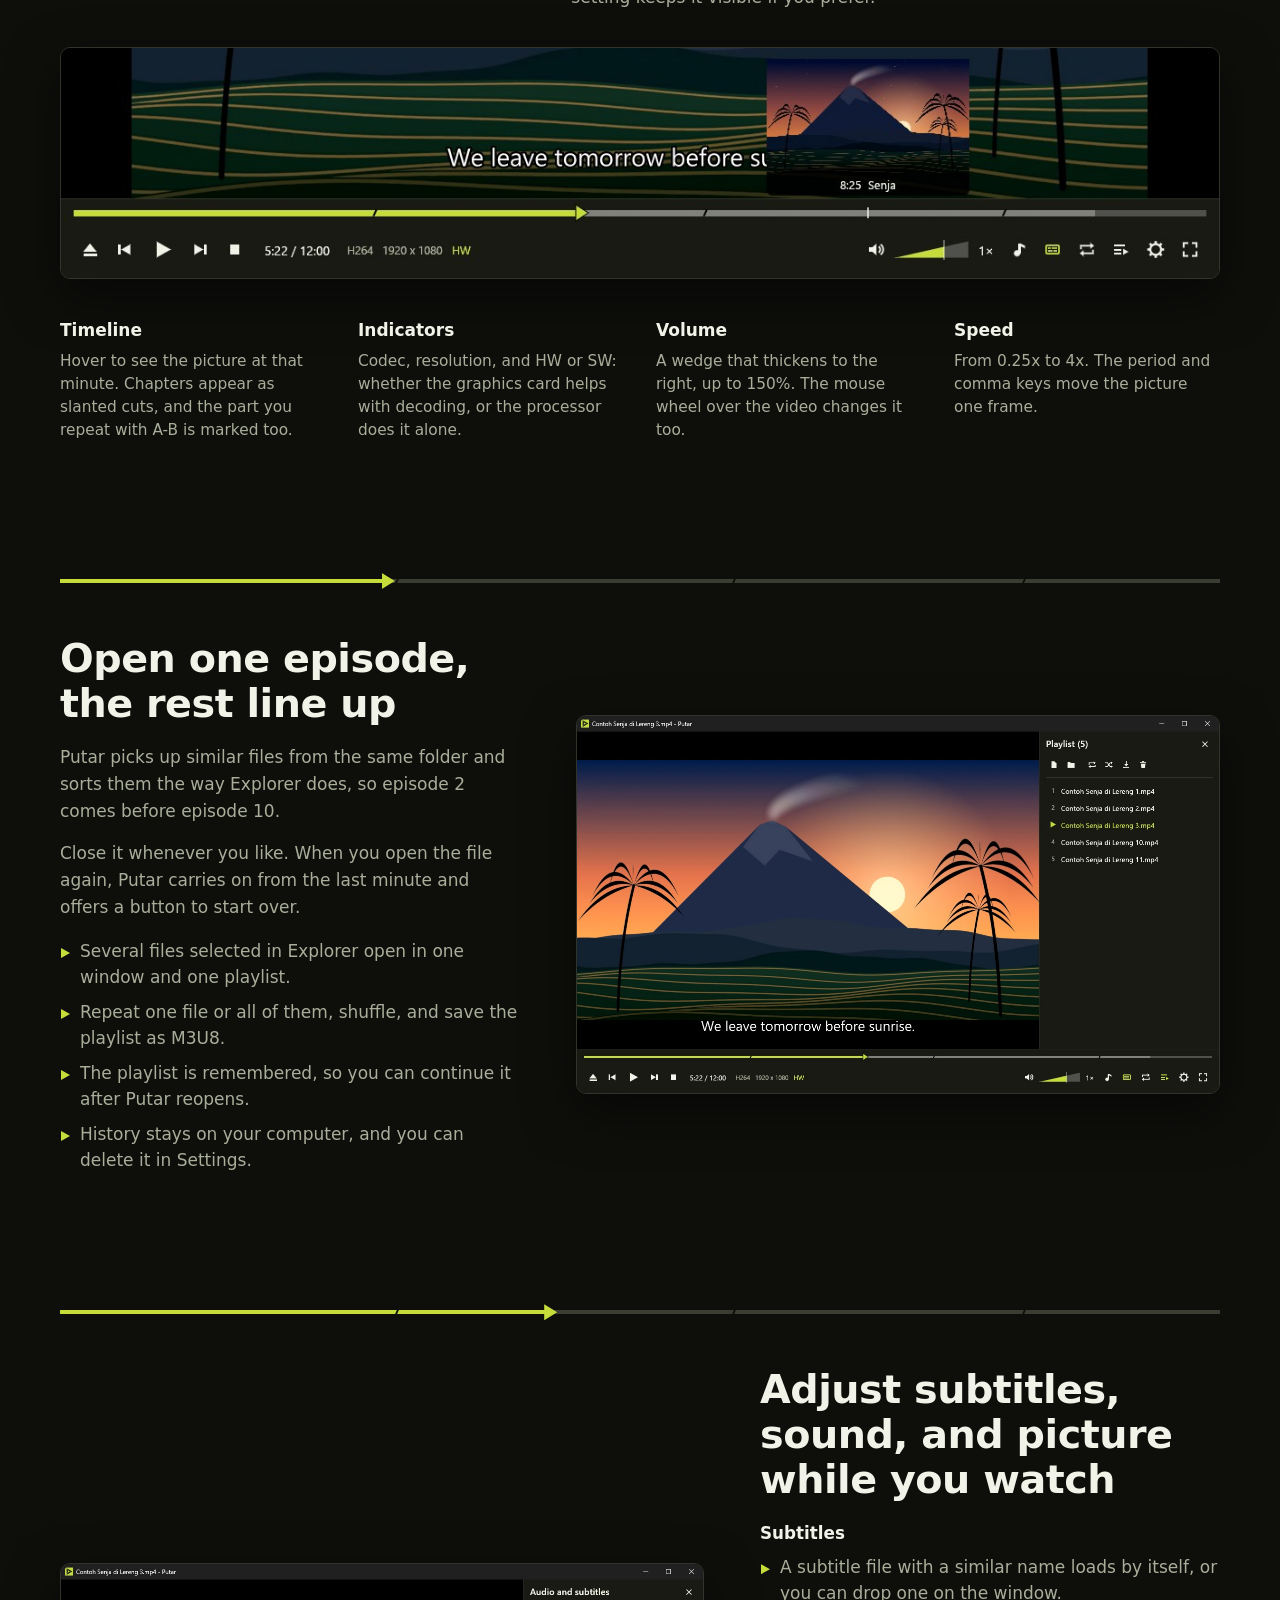
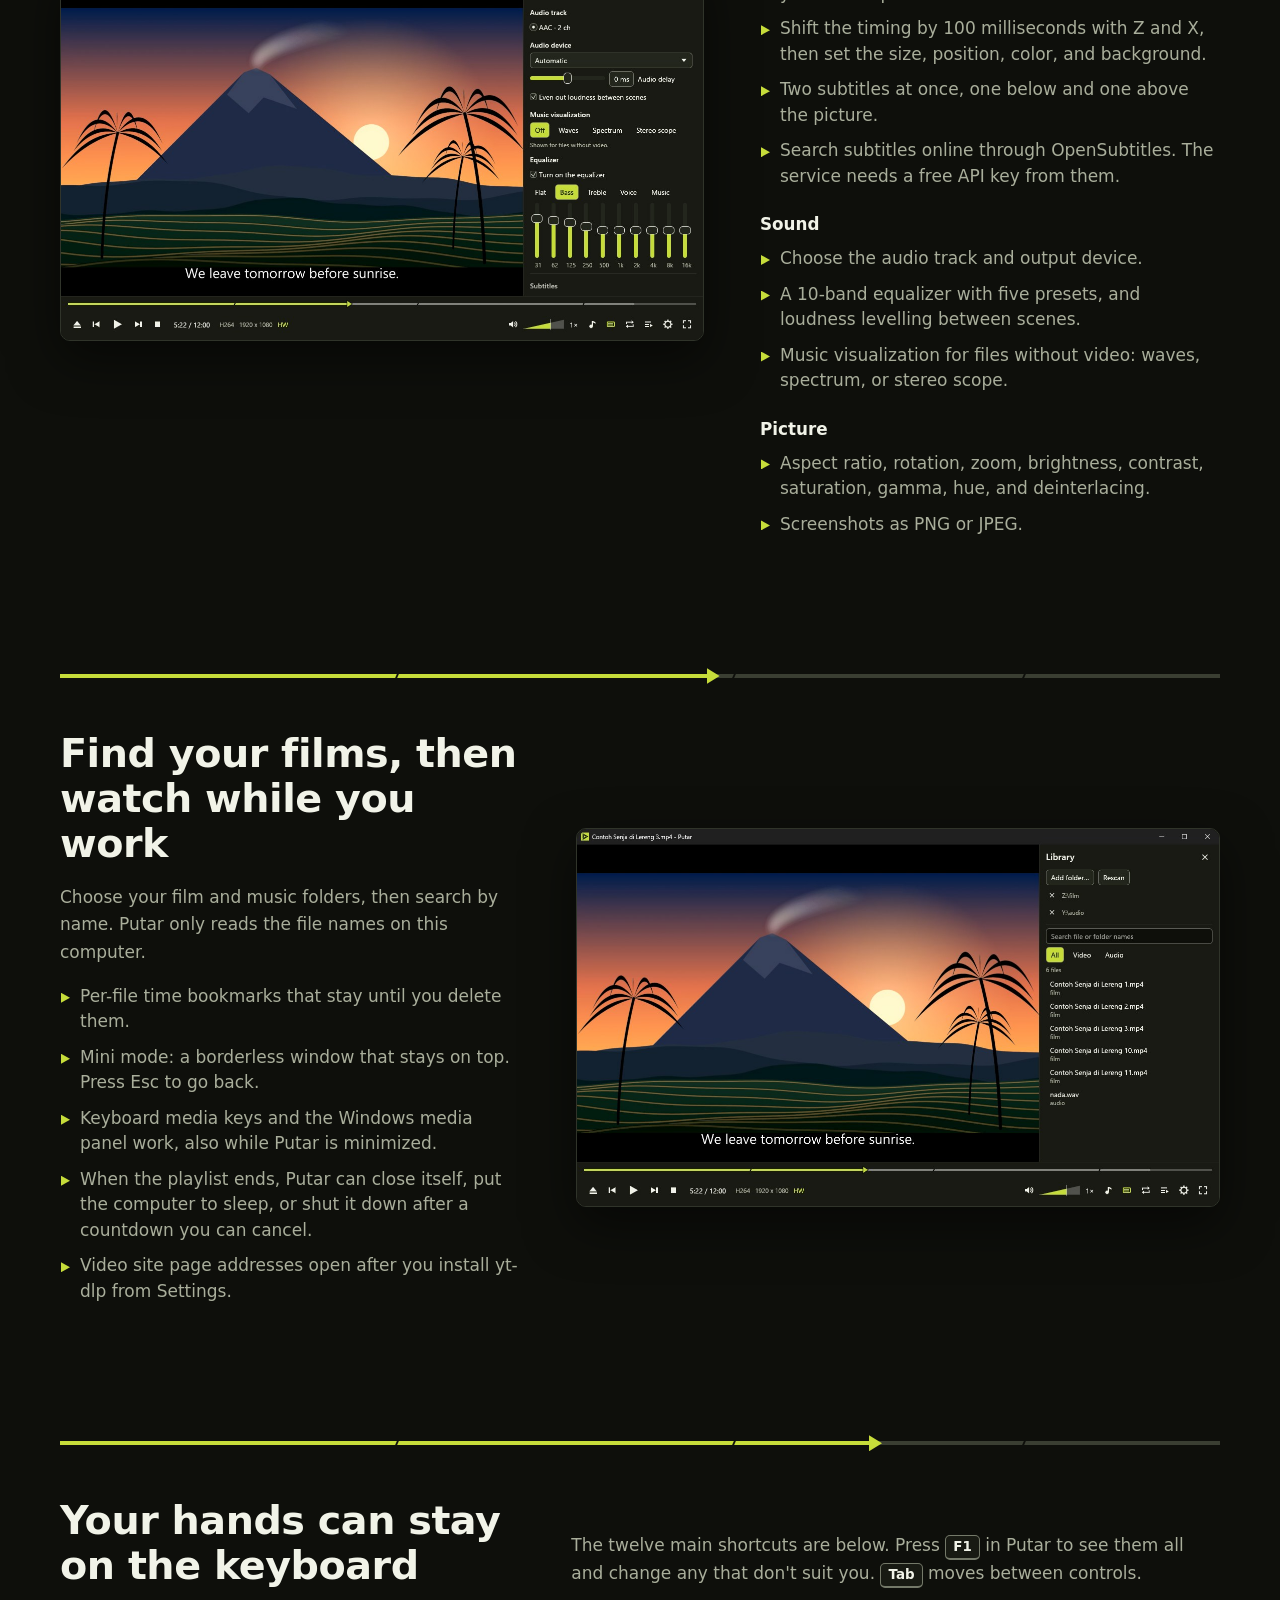
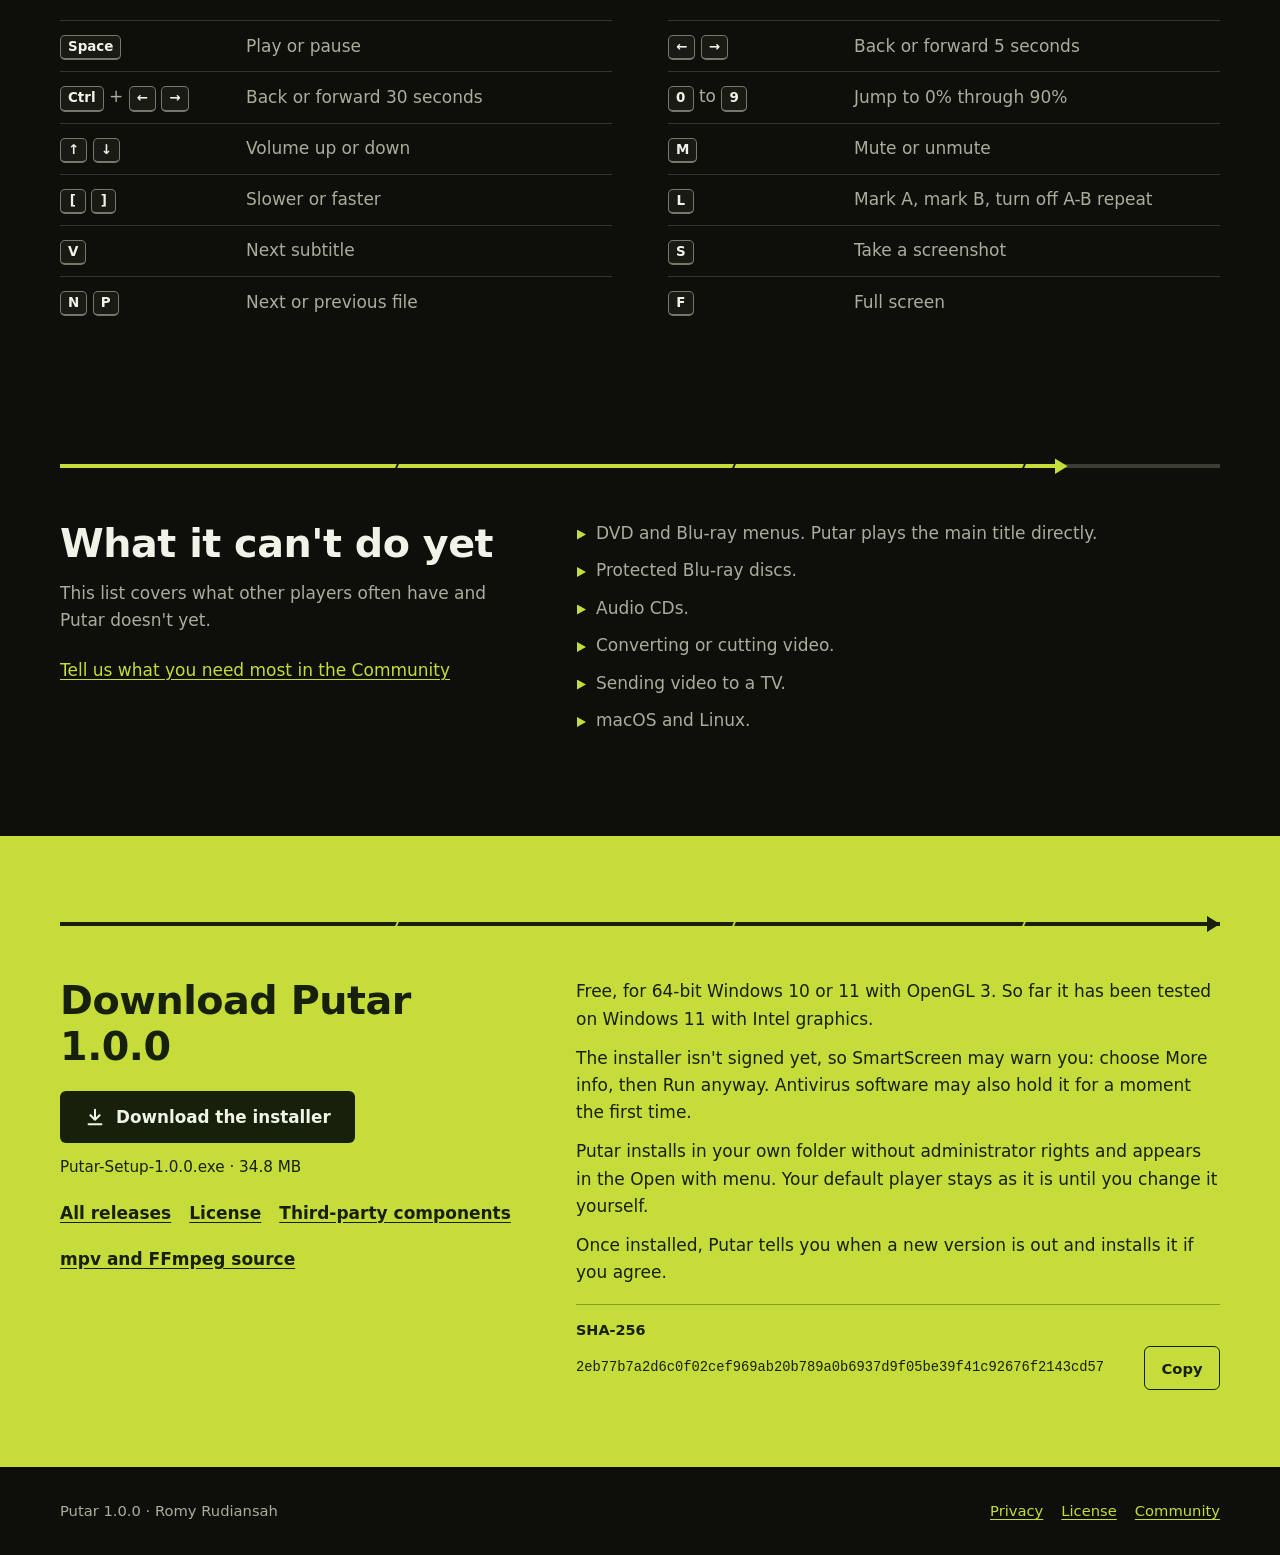
==== commit 8de00fa0: "Situs Putar 1.0.0 (dari 2eb7e0c)" ====
--- a/index.html
+++ b/index.html
@@ -36,6 +36,7 @@
       <a href="#bilah"><span data-l="id">Kontrol</span><span data-l="en">Controls</span></a>
       <a href="#seri"><span data-l="id">Playlist</span><span data-l="en">Playlist</span></a>
       <a href="#atur"><span data-l="id">Subtitle dan suara</span><span data-l="en">Subtitles and sound</span></a>
+      <a href="#pustaka"><span data-l="id">Pustaka</span><span data-l="en">Library</span></a>
       <a href="#keyboard"><span data-l="id">Keyboard</span><span data-l="en">Keyboard</span></a>
       <a href="#belum"><span data-l="id">Yang belum bisa</span><span data-l="en">What it can't do yet</span></a>
       <a href="https://github.com/romyrudiansah/putar/discussions"><span data-l="id">Komunitas</span><span data-l="en">Community</span></a>
@@ -67,11 +68,11 @@
           <span data-l="en">A video and audio player for Windows. mpv and FFmpeg are already inside, the controls stay visible below the picture, and it shows no ads.</span>
         </p>
         <div class="hero-cta">
-          <a class="btn btn-primary" href="https://github.com/romyrudiansah/putar/releases/download/v0.1.0/Putar-Setup-0.1.0.exe">
+          <a class="btn btn-primary" href="https://github.com/romyrudiansah/putar/releases/download/v1.0.0/Putar-Setup-1.0.0.exe">
             <svg viewBox="0 0 24 24" aria-hidden="true"><path d="M12 4v11M7 10l5 5 5-5M5 20h14"/></svg>
-            <span data-l="id">Unduh Putar 0.1.0</span><span data-l="en">Download Putar 0.1.0</span>
+            <span data-l="id">Unduh Putar 1.0.0</span><span data-l="en">Download Putar 1.0.0</span>
           </a>
-          <p class="meta"><span data-l="id">Gratis · Windows 10 atau 11, 64-bit · 34.4 MB</span><span data-l="en">Free · Windows 10 or 11, 64-bit · 34.4 MB</span></p>
+          <p class="meta"><span data-l="id">Gratis · Windows 10 atau 11, 64-bit · 34.8 MB</span><span data-l="en">Free · Windows 10 or 11, 64-bit · 34.8 MB</span></p>
           <a class="text-link" href="#belum"><span data-l="id">Lihat yang belum bisa</span><span data-l="en">See what it can't do yet</span></a>
         </div>
       </div>
@@ -85,7 +86,7 @@
 
   <section class="sec" id="bilah">
     <div class="wrap">
-      <div class="tl" style="--at:16%" aria-hidden="true"><i style="left:29%"></i><i style="left:58%"></i><i style="left:83%"></i><b></b></div>
+      <div class="tl" style="--at:14%" aria-hidden="true"><i style="left:29%"></i><i style="left:58%"></i><i style="left:83%"></i><b></b></div>
       <div class="bar-head">
         <h2><span data-l="id">Kontrol tetap di tempatnya</span><span data-l="en">The controls stay put</span></h2>
         <p><span data-l="id">Bilah kontrol berada di bawah video, jadi gambar dan subtitle tidak tertutup, dan waktu terlihat tanpa menggerakkan mouse. Saat layar penuh, bilah melayang di atas gambar dan hilang bila mouse diam. Kalau ingin tetap terlihat, ada pengaturannya.</span><span data-l="en">The control bar sits below the video, so nothing covers the picture or subtitles, and you can read the time without moving the mouse. In full screen the bar floats over the picture and hides when the mouse rests. A setting keeps it visible if you prefer.</span></p>
@@ -117,7 +118,7 @@
 
   <section class="sec" id="seri">
     <div class="wrap">
-      <div class="tl" style="--at:34%" aria-hidden="true"><i style="left:29%"></i><i style="left:58%"></i><i style="left:83%"></i><b></b></div>
+      <div class="tl" style="--at:28%" aria-hidden="true"><i style="left:29%"></i><i style="left:58%"></i><i style="left:83%"></i><b></b></div>
       <div class="split">
         <div class="split-text">
           <h2><span data-l="id">Buka satu episode, sisanya ikut antre</span><span data-l="en">Open one episode, the rest line up</span></h2>
@@ -126,6 +127,7 @@
           <ul>
             <li><span data-l="id">Beberapa file yang dipilih di Explorer masuk ke satu jendela dan satu playlist.</span><span data-l="en">Several files selected in Explorer open in one window and one playlist.</span></li>
             <li><span data-l="id">Ulangi satu file atau semua, acak urutan, dan simpan playlist ke M3U8.</span><span data-l="en">Repeat one file or all of them, shuffle, and save the playlist as M3U8.</span></li>
+            <li><span data-l="id">Playlist diingat, jadi Anda bisa melanjutkannya setelah Putar dibuka lagi.</span><span data-l="en">The playlist is remembered, so you can continue it after Putar reopens.</span></li>
             <li><span data-l="id">Riwayat hanya tersimpan di komputer Anda dan bisa dihapus dari Pengaturan.</span><span data-l="en">History stays on your computer, and you can delete it in Settings.</span></li>
           </ul>
         </div>
@@ -139,7 +141,7 @@
 
   <section class="sec" id="atur">
     <div class="wrap">
-      <div class="tl" style="--at:52%" aria-hidden="true"><i style="left:29%"></i><i style="left:58%"></i><i style="left:83%"></i><b></b></div>
+      <div class="tl" style="--at:42%" aria-hidden="true"><i style="left:29%"></i><i style="left:58%"></i><i style="left:83%"></i><b></b></div>
       <div class="split split-flip">
         <figure class="shot">
           <img data-l="id" src="img/audio-id.jpg" width="1280" height="751" loading="lazy" alt="Panel Audio dan subtitle: trek audio, perangkat, jeda audio, perata volume, dan equalizer sepuluh pita dengan preset Bass.">
@@ -152,7 +154,9 @@
               <h3><span data-l="id">Subtitle</span><span data-l="en">Subtitles</span></h3>
               <ul>
                 <li><span data-l="id">File subtitle bernama mirip dimuat otomatis, atau seret saja ke jendela.</span><span data-l="en">A subtitle file with a similar name loads by itself, or you can drop one on the window.</span></li>
-                <li><span data-l="id">Geser waktunya per 100 milidetik dengan Z dan X, lalu atur ukuran dan posisinya.</span><span data-l="en">Shift the timing by 100 milliseconds with Z and X, then set the size and position.</span></li>
+                <li><span data-l="id">Geser waktunya per 100 milidetik dengan Z dan X, lalu atur ukuran, posisi, warna, dan latarnya.</span><span data-l="en">Shift the timing by 100 milliseconds with Z and X, then set the size, position, color, and background.</span></li>
+                <li><span data-l="id">Dua subtitle sekaligus, satu di bawah dan satu di atas gambar.</span><span data-l="en">Two subtitles at once, one below and one above the picture.</span></li>
+                <li><span data-l="id">Cari subtitle online lewat OpenSubtitles. Layanan ini butuh kunci API gratis dari mereka.</span><span data-l="en">Search subtitles online through OpenSubtitles. The service needs a free API key from them.</span></li>
               </ul>
             </section>
             <section>
@@ -160,6 +164,7 @@
               <ul>
                 <li><span data-l="id">Pilih trek audio dan perangkat keluaran.</span><span data-l="en">Choose the audio track and output device.</span></li>
                 <li><span data-l="id">Equalizer 10 pita dengan lima preset, dan perata volume antar adegan.</span><span data-l="en">A 10-band equalizer with five presets, and loudness levelling between scenes.</span></li>
+                <li><span data-l="id">Visualisasi musik untuk file tanpa video: gelombang, spektrum, atau stereo.</span><span data-l="en">Music visualization for files without video: waves, spectrum, or stereo scope.</span></li>
               </ul>
             </section>
             <section>
@@ -175,12 +180,35 @@
     </div>
   </section>
 
+  <section class="sec" id="pustaka">
+    <div class="wrap">
+      <div class="tl" style="--at:56%" aria-hidden="true"><i style="left:29%"></i><i style="left:58%"></i><i style="left:83%"></i><b></b></div>
+      <div class="split">
+        <div class="split-text">
+          <h2><span data-l="id">Temukan film Anda, lalu tonton sambil bekerja</span><span data-l="en">Find your films, then watch while you work</span></h2>
+          <p><span data-l="id">Pilih folder film dan musik Anda, lalu cari berdasarkan nama. Putar hanya membaca nama filenya di komputer ini.</span><span data-l="en">Choose your film and music folders, then search by name. Putar only reads the file names on this computer.</span></p>
+          <ul>
+            <li><span data-l="id">Penanda waktu per file yang tetap ada sampai Anda menghapusnya.</span><span data-l="en">Per-file time bookmarks that stay until you delete them.</span></li>
+            <li><span data-l="id">Mode kecil: jendela tanpa bingkai yang selalu di atas. Tekan Esc untuk kembali.</span><span data-l="en">Mini mode: a borderless window that stays on top. Press Esc to go back.</span></li>
+            <li><span data-l="id">Tombol media di keyboard dan panel media Windows bekerja, juga saat Putar diminimalkan.</span><span data-l="en">Keyboard media keys and the Windows media panel work, also while Putar is minimized.</span></li>
+            <li><span data-l="id">Setelah playlist selesai, Putar bisa menutup diri, menidurkan komputer, atau mematikannya setelah hitung mundur yang bisa dibatalkan.</span><span data-l="en">When the playlist ends, Putar can close itself, put the computer to sleep, or shut it down after a countdown you can cancel.</span></li>
+            <li><span data-l="id">Alamat halaman situs video bisa dibuka setelah Anda memasang yt-dlp dari Pengaturan.</span><span data-l="en">Video site page addresses open after you install yt-dlp from Settings.</span></li>
+          </ul>
+        </div>
+        <figure class="shot">
+          <img data-l="id" src="img/library-id.jpg" width="1280" height="751" loading="lazy" alt="Panel Pustaka di kanan: tombol tambah folder, kolom pencarian, pilihan Semua, Video, Audio, dan daftar file.">
+          <img data-l="en" src="img/library-en.jpg" width="1280" height="751" loading="lazy" alt="The Library panel on the right: an add folder button, a search box, All, Video, and Audio choices, and a list of files.">
+        </figure>
+      </div>
+    </div>
+  </section>
+
   <section class="sec" id="keyboard">
     <div class="wrap">
-      <div class="tl" style="--at:68%" aria-hidden="true"><i style="left:29%"></i><i style="left:58%"></i><i style="left:83%"></i><b></b></div>
+      <div class="tl" style="--at:70%" aria-hidden="true"><i style="left:29%"></i><i style="left:58%"></i><i style="left:83%"></i><b></b></div>
       <div class="keys-head">
         <h2><span data-l="id">Tangan bisa tetap di keyboard</span><span data-l="en">Your hands can stay on the keyboard</span></h2>
-        <p><span data-l="id">Dua belas pintasan utama ada di bawah. Tekan <kbd>F1</kbd> di Putar untuk melihat ke-35 pintasan, dan <kbd>Tab</kbd> untuk berpindah antar kontrol.</span><span data-l="en">The twelve main shortcuts are below. Press <kbd>F1</kbd> in Putar to see all 35, and <kbd>Tab</kbd> to move between controls.</span></p>
+        <p><span data-l="id">Dua belas pintasan utama ada di bawah. Tekan <kbd>F1</kbd> di Putar untuk melihat semuanya dan mengubah yang tidak cocok untuk Anda. <kbd>Tab</kbd> berpindah antar kontrol.</span><span data-l="en">The twelve main shortcuts are below. Press <kbd>F1</kbd> in Putar to see them all and change any that don't suit you. <kbd>Tab</kbd> moves between controls.</span></p>
       </div>
       <dl class="keys">
         <div><dt><kbd><span data-l="id">Spasi</span><span data-l="en">Space</span></kbd></dt><dd><span data-l="id">Putar atau jeda</span><span data-l="en">Play or pause</span></dd></div>
@@ -201,22 +229,19 @@
 
   <section class="sec" id="belum">
     <div class="wrap">
-      <div class="tl" style="--at:84%" aria-hidden="true"><i style="left:29%"></i><i style="left:58%"></i><i style="left:83%"></i><b></b></div>
+      <div class="tl" style="--at:86%" aria-hidden="true"><i style="left:29%"></i><i style="left:58%"></i><i style="left:83%"></i><b></b></div>
       <div class="gaps">
         <div>
           <h2><span data-l="id">Yang belum bisa</span><span data-l="en">What it can't do yet</span></h2>
-          <p><span data-l="id">Putar masih versi 0.1. Daftar ini berisi yang biasa ada di pemutar yang sudah lama beredar, tetapi belum ada di sini.</span><span data-l="en">Putar is still at version 0.1. This list covers what older players usually have and Putar doesn't yet.</span></p>
+          <p><span data-l="id">Daftar ini berisi yang biasa ada di pemutar lain, tetapi belum ada di sini.</span><span data-l="en">This list covers what other players often have and Putar doesn't yet.</span></p>
           <p><a href="https://github.com/romyrudiansah/putar/discussions"><span data-l="id">Sampaikan yang paling Anda butuhkan di Komunitas</span><span data-l="en">Tell us what you need most in the Community</span></a></p>
         </div>
         <ul>
-          <li><span data-l="id">Pembaruan otomatis. Anda mengunduh versi baru dari halaman ini.</span><span data-l="en">Automatic updates. You download new versions from this page.</span></li>
-          <li><span data-l="id">Mengingat isi playlist saat Putar dibuka lagi.</span><span data-l="en">Remembering the playlist when you reopen Putar.</span></li>
-          <li><span data-l="id">Tombol media di keyboard dan kontrol media Windows.</span><span data-l="en">Keyboard media keys and the Windows media controls.</span></li>
-          <li><span data-l="id">Menu DVD dan Blu-ray.</span><span data-l="en">DVD and Blu-ray menus.</span></li>
-          <li><span data-l="id">Dua subtitle sekaligus dan pencarian subtitle online.</span><span data-l="en">Two subtitles at once and online subtitle search.</span></li>
-          <li><span data-l="id">Halaman situs video seperti YouTube. Yang bisa dibuka adalah alamat langsung ke file atau siaran HLS.</span><span data-l="en">Video site pages such as YouTube. Putar opens direct addresses of files and HLS streams.</span></li>
-          <li><span data-l="id">Mengubah pintasan keyboard.</span><span data-l="en">Changing the keyboard shortcuts.</span></li>
-          <li><span data-l="id">Perpustakaan media dan visualisasi musik.</span><span data-l="en">A media library and music visualisations.</span></li>
+          <li><span data-l="id">Menu DVD dan Blu-ray. Putar langsung memutar judul utamanya.</span><span data-l="en">DVD and Blu-ray menus. Putar plays the main title directly.</span></li>
+          <li><span data-l="id">Blu-ray yang diproteksi.</span><span data-l="en">Protected Blu-ray discs.</span></li>
+          <li><span data-l="id">CD audio.</span><span data-l="en">Audio CDs.</span></li>
+          <li><span data-l="id">Mengonversi atau memotong video.</span><span data-l="en">Converting or cutting video.</span></li>
+          <li><span data-l="id">Mengirim video ke TV.</span><span data-l="en">Sending video to a TV.</span></li>
           <li><span data-l="id">macOS dan Linux.</span><span data-l="en">macOS and Linux.</span></li>
         </ul>
       </div>
@@ -228,26 +253,27 @@
       <div class="tl" style="--at:100%" aria-hidden="true"><i style="left:29%"></i><i style="left:58%"></i><i style="left:83%"></i><b></b></div>
       <div class="band-grid">
         <div>
-          <h2><span data-l="id">Unduh Putar 0.1.0</span><span data-l="en">Download Putar 0.1.0</span></h2>
-          <a class="btn btn-ink" href="https://github.com/romyrudiansah/putar/releases/download/v0.1.0/Putar-Setup-0.1.0.exe">
+          <h2><span data-l="id">Unduh Putar 1.0.0</span><span data-l="en">Download Putar 1.0.0</span></h2>
+          <a class="btn btn-ink" href="https://github.com/romyrudiansah/putar/releases/download/v1.0.0/Putar-Setup-1.0.0.exe">
             <svg viewBox="0 0 24 24" aria-hidden="true"><path d="M12 4v11M7 10l5 5 5-5M5 20h14"/></svg>
             <span data-l="id">Unduh installer</span><span data-l="en">Download the installer</span>
           </a>
-          <p class="file">Putar-Setup-0.1.0.exe · 34.4 MB</p>
+          <p class="file">Putar-Setup-1.0.0.exe · 34.8 MB</p>
           <p class="links">
             <a href="https://github.com/romyrudiansah/putar/releases"><span data-l="id">Semua rilis</span><span data-l="en">All releases</span></a>
             <a href="LICENSE.txt"><span data-l="id">Lisensi</span><span data-l="en">License</span></a>
             <a href="THIRD-PARTY-NOTICES.txt"><span data-l="id">Komponen pihak ketiga</span><span data-l="en">Third-party components</span></a>
-            <a href="https://github.com/romyrudiansah/putar/releases/tag/v0.1.0"><span data-l="id">Sumber mpv dan FFmpeg</span><span data-l="en">mpv and FFmpeg source</span></a>
+            <a href="https://github.com/romyrudiansah/putar/releases/tag/v1.0.0"><span data-l="id">Sumber mpv dan FFmpeg</span><span data-l="en">mpv and FFmpeg source</span></a>
           </p>
         </div>
         <div class="band-notes">
           <p><span data-l="id">Gratis, untuk Windows 10 atau 11 64-bit dengan OpenGL 3. Sejauh ini diuji di Windows 11 dengan kartu grafis Intel.</span><span data-l="en">Free, for 64-bit Windows 10 or 11 with OpenGL 3. So far it has been tested on Windows 11 with Intel graphics.</span></p>
           <p><span data-l="id">Installer belum ditandatangani, jadi SmartScreen bisa memperingatkan: pilih Info selengkapnya, lalu Jalankan saja. Antivirus juga bisa menahannya sebentar saat pertama dijalankan.</span><span data-l="en">The installer isn't signed yet, so SmartScreen may warn you: choose More info, then Run anyway. Antivirus software may also hold it for a moment the first time.</span></p>
           <p><span data-l="id">Putar terpasang di folder Anda sendiri tanpa hak administrator dan muncul di menu Buka dengan. Pemutar bawaan Anda tidak berubah sampai Anda sendiri menggantinya.</span><span data-l="en">Putar installs in your own folder without administrator rights and appears in the Open with menu. Your default player stays as it is until you change it yourself.</span></p>
+          <p><span data-l="id">Setelah terpasang, Putar memberi tahu saat ada versi baru dan memasangnya sendiri bila Anda setuju.</span><span data-l="en">Once installed, Putar tells you when a new version is out and installs it if you agree.</span></p>
           <div class="sha">
             <span class="sha-label">SHA-256</span>
-            <code id="sha256">b1c70eecd5c2f3e549dae6f20e98e98acdc1dbdfcfe9745c97985bc568014d45</code>
+            <code id="sha256">2eb77b7a2d6c0f02cef969ab20b789a0b6937d9f05be39f41c92676f2143cd57</code>
             <button class="copy" type="button" data-copy="sha256"><span data-l="id">Salin</span><span data-l="en">Copy</span></button>
           </div>
         </div>
@@ -258,7 +284,7 @@
 
 <footer class="foot">
   <div class="wrap foot-row">
-    <p>Putar 0.1.0 · Romy Rudiansah</p>
+    <p>Putar 1.0.0 · Romy Rudiansah</p>
     <nav aria-label="Footer">
       <a href="privacy.html"><span data-l="id">Privasi</span><span data-l="en">Privacy</span></a>
       <a href="LICENSE.txt"><span data-l="id">Lisensi</span><span data-l="en">License</span></a>
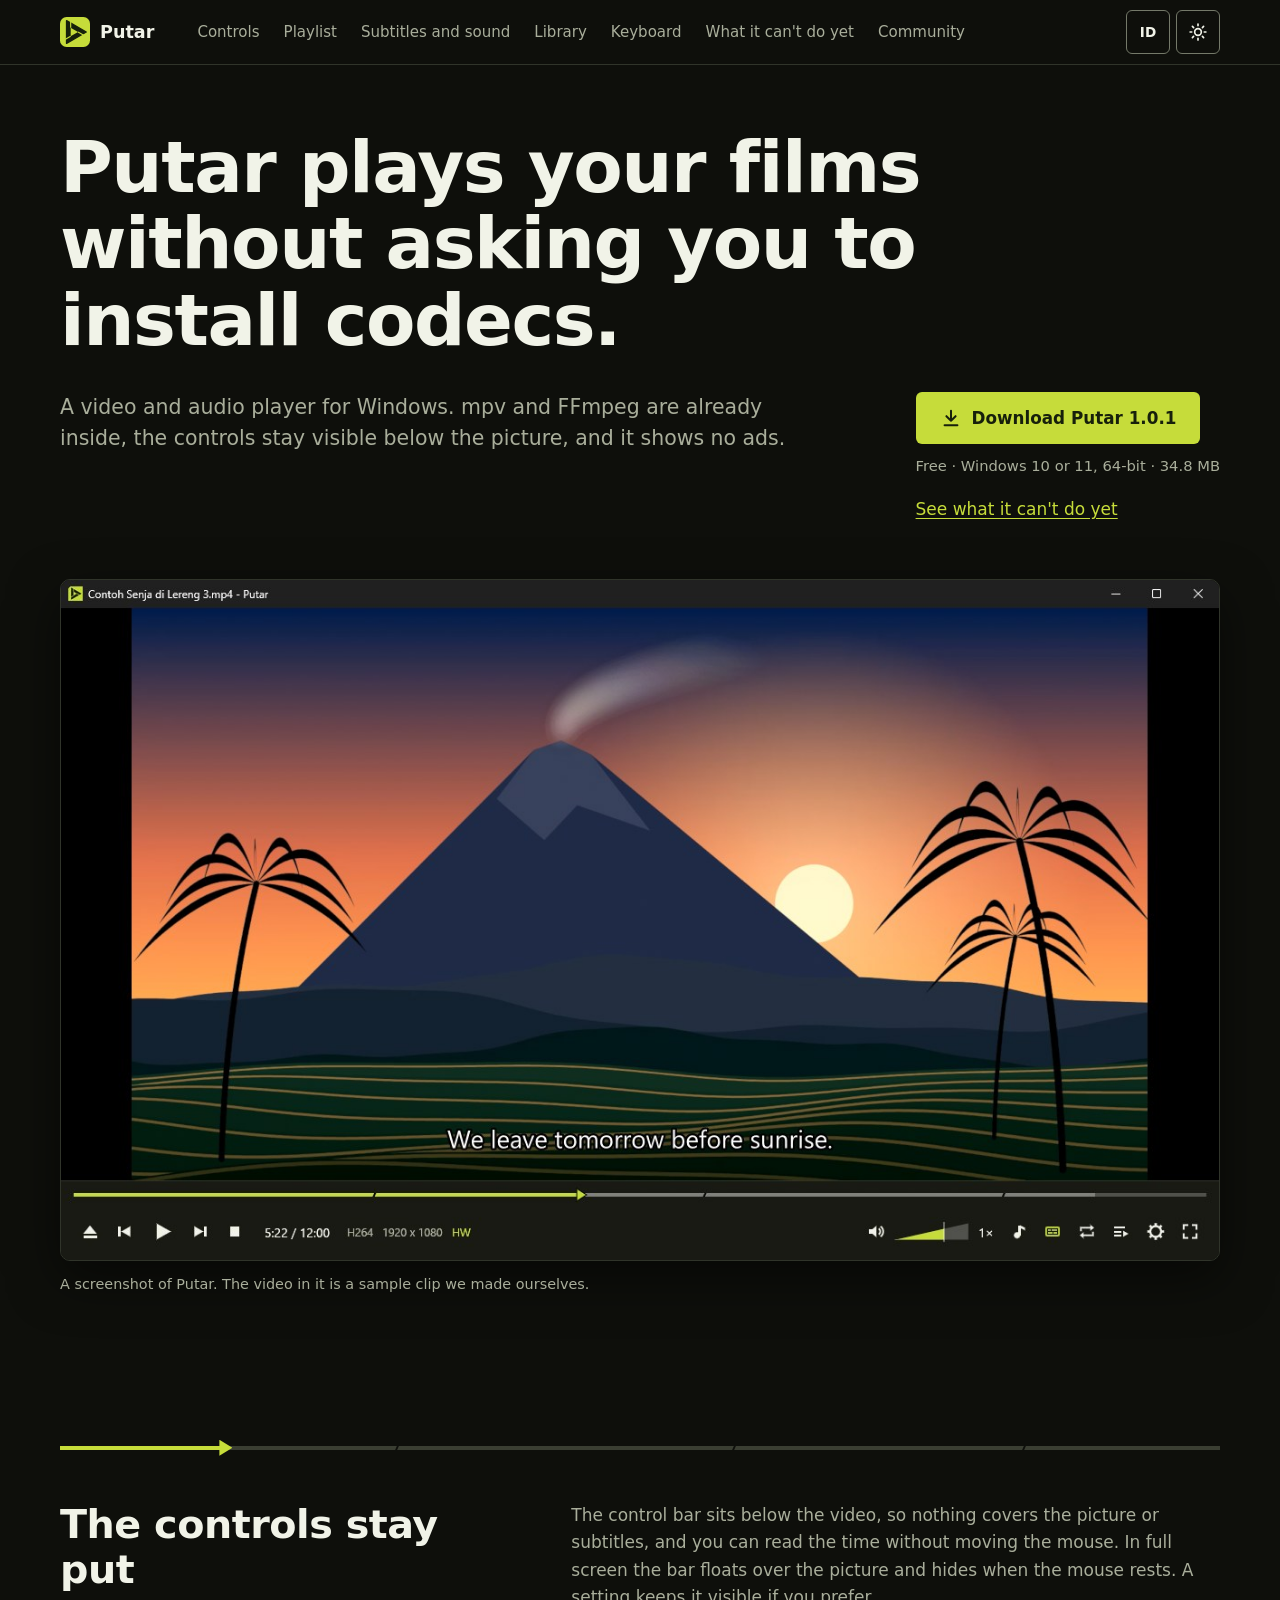
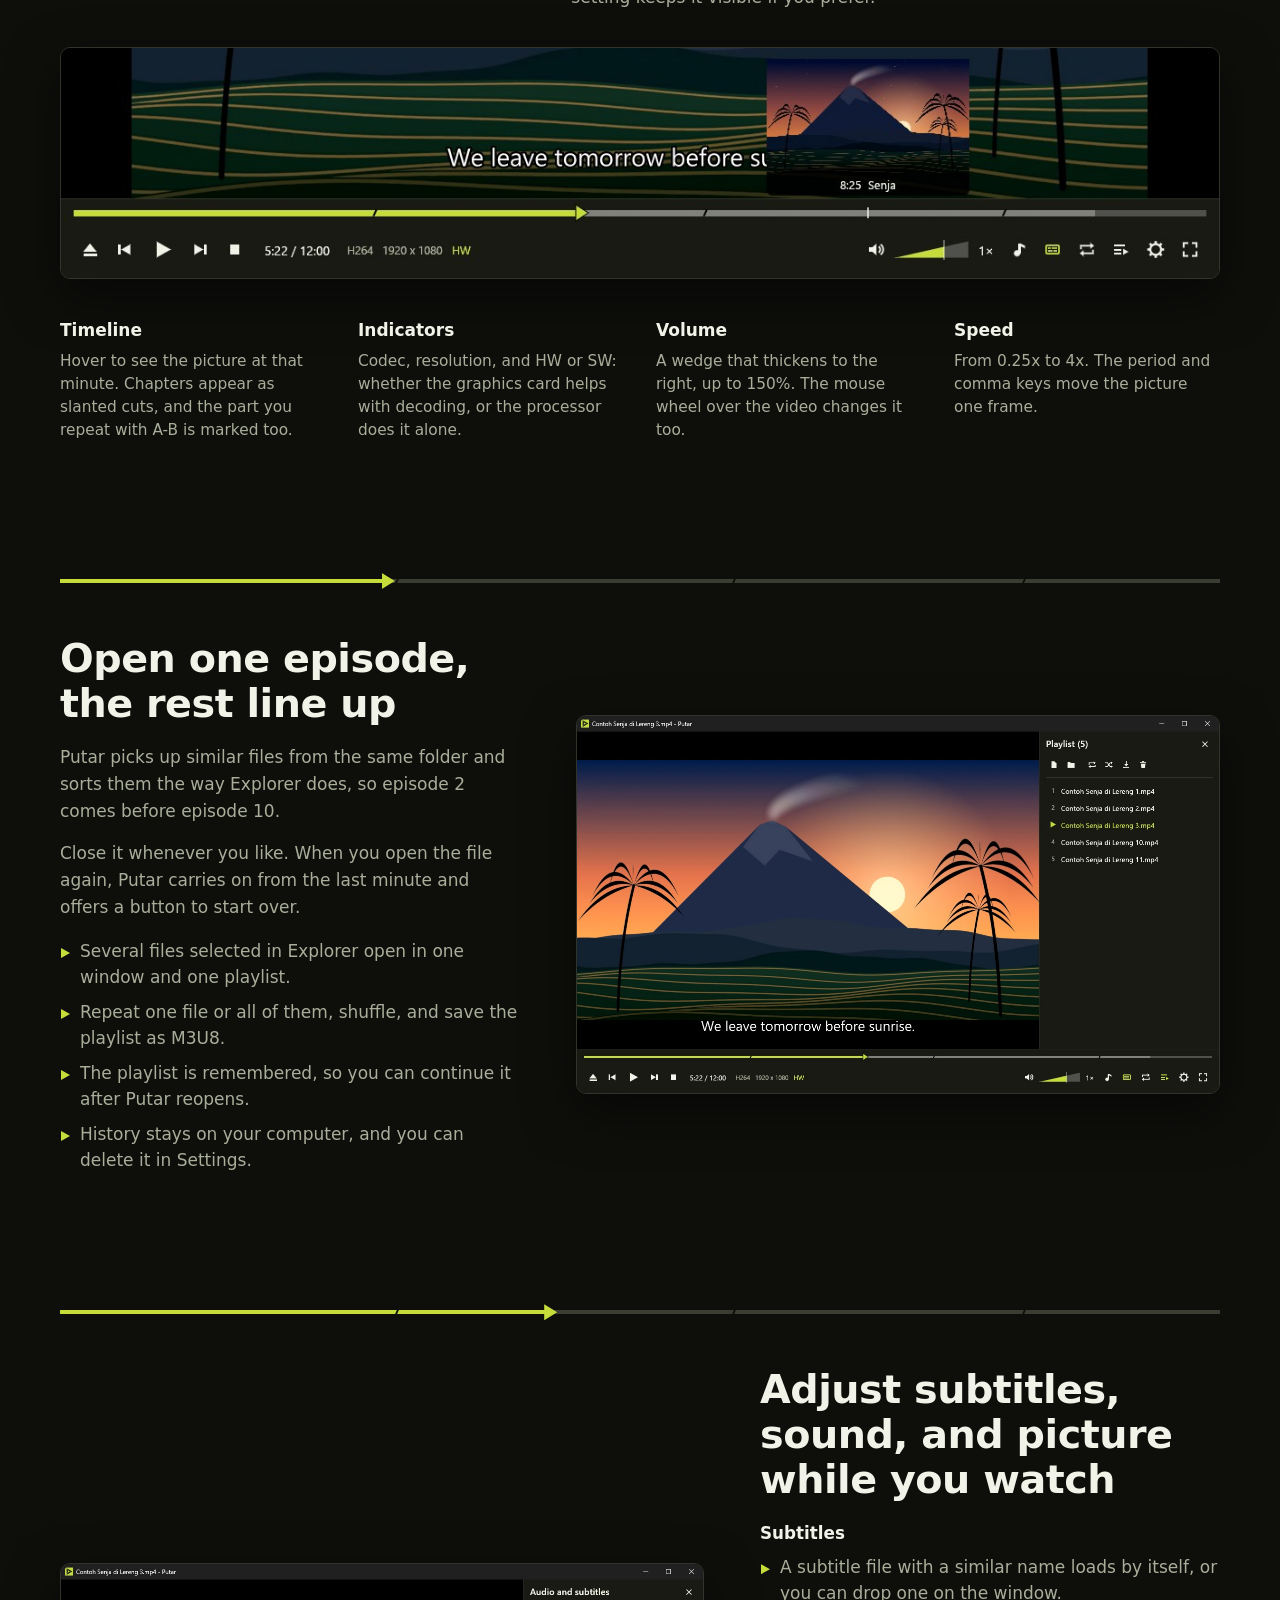
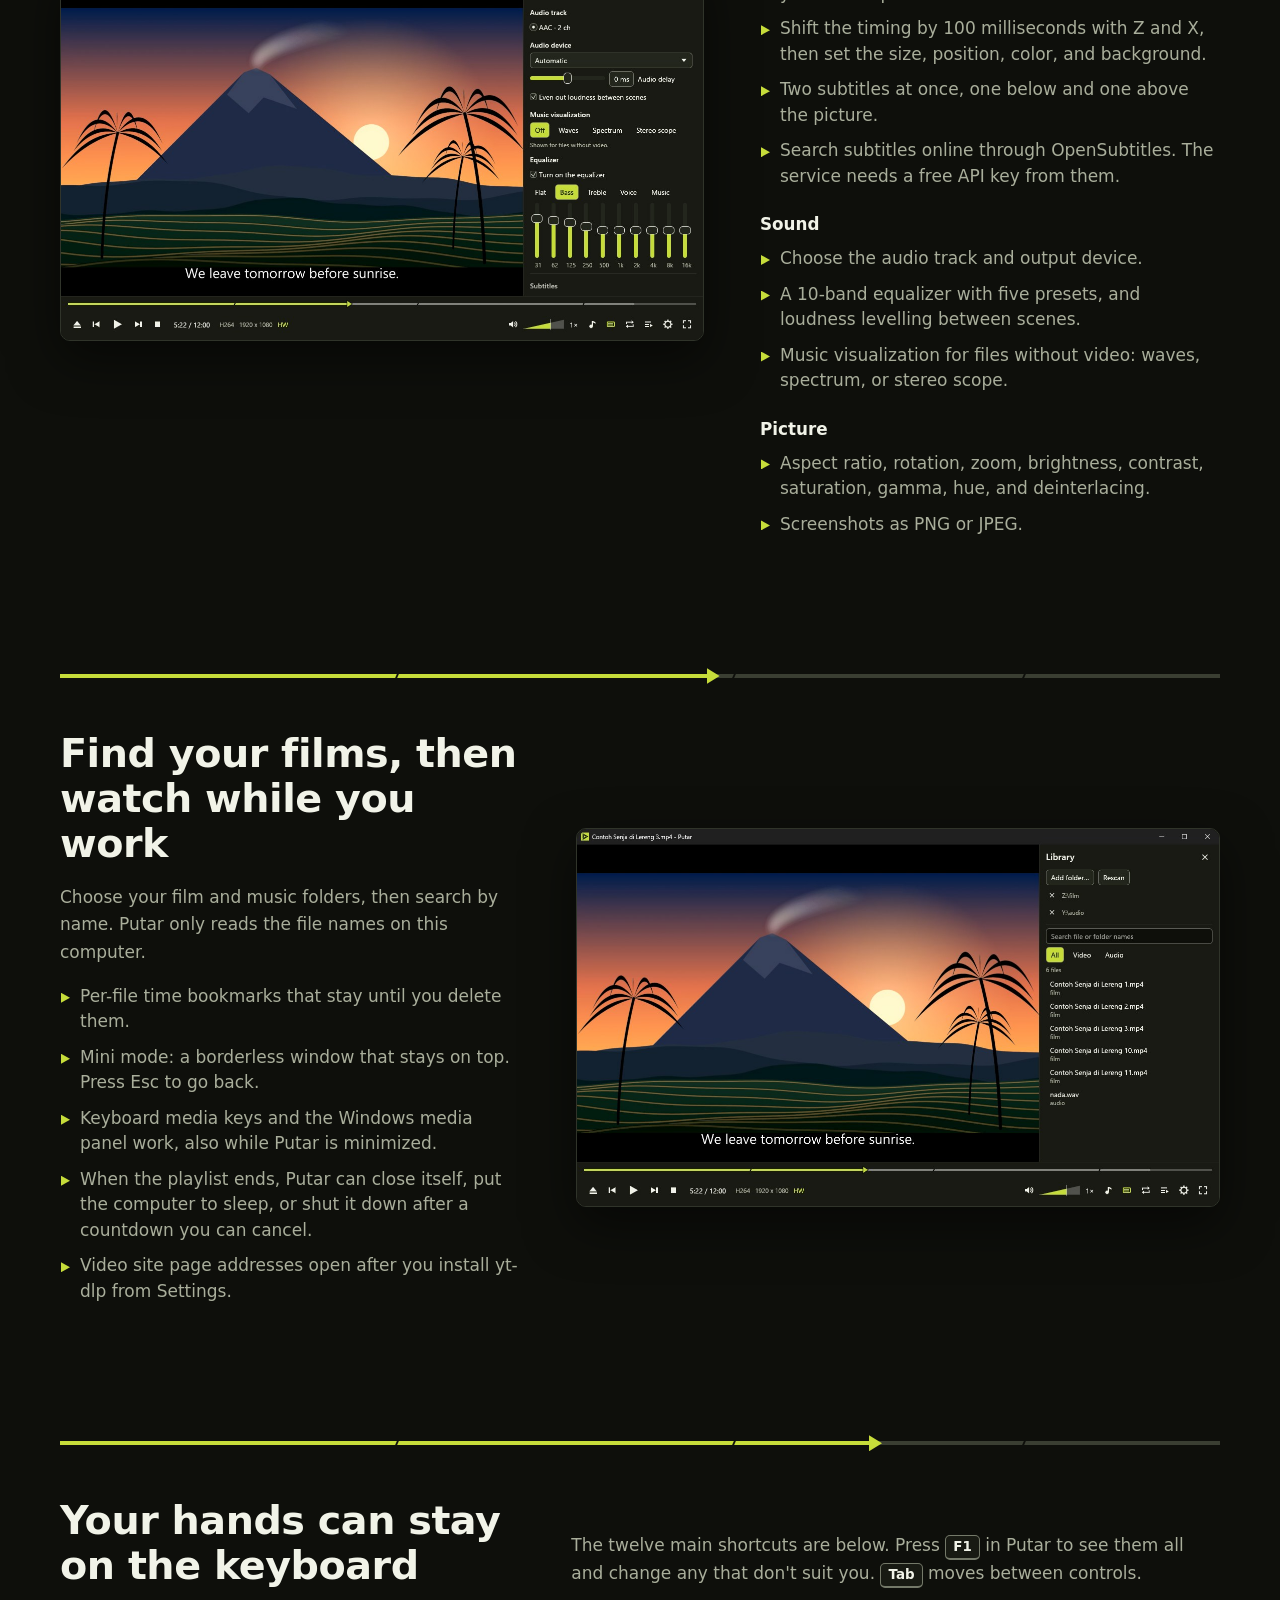
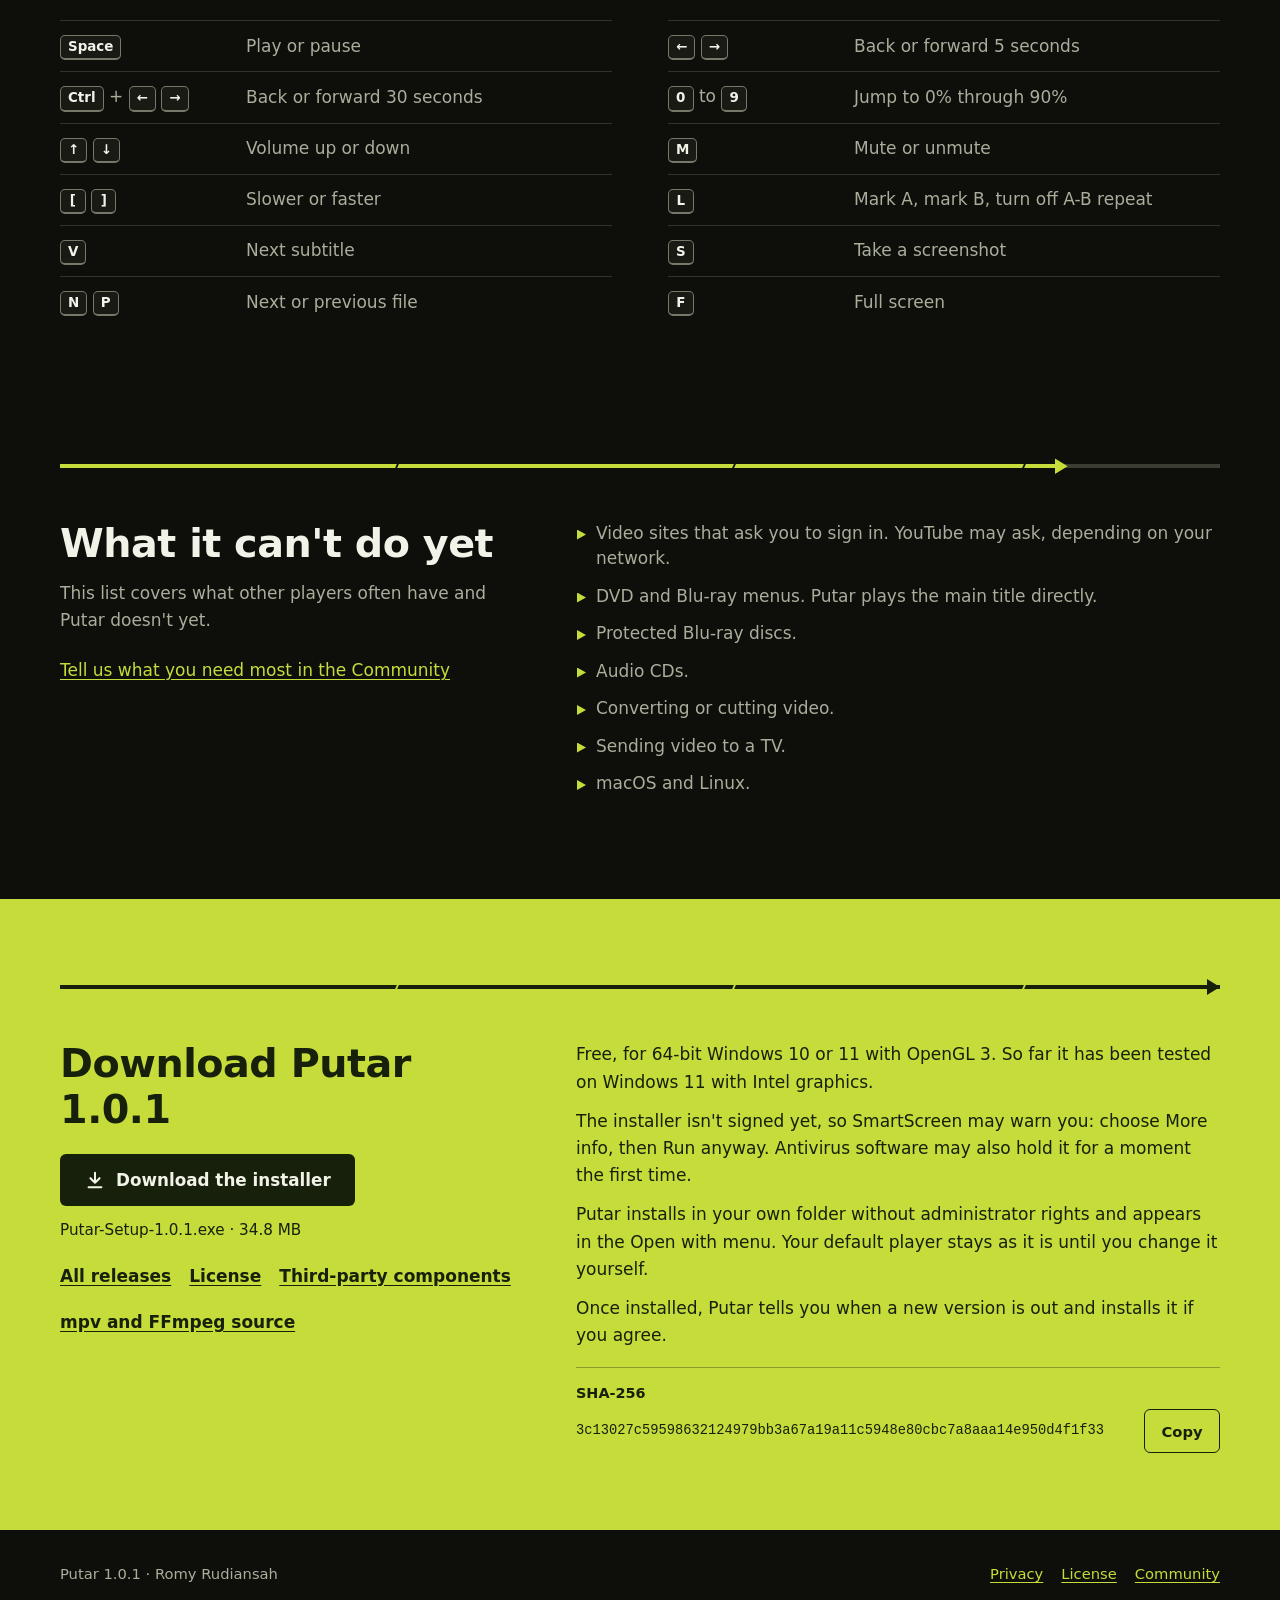
==== commit 507f174f: "Situs Putar 1.0.1 (dari 238dda2)" ====
--- a/index.html
+++ b/index.html
@@ -68,9 +68,9 @@
           <span data-l="en">A video and audio player for Windows. mpv and FFmpeg are already inside, the controls stay visible below the picture, and it shows no ads.</span>
         </p>
         <div class="hero-cta">
-          <a class="btn btn-primary" href="https://github.com/romyrudiansah/putar/releases/download/v1.0.0/Putar-Setup-1.0.0.exe">
+          <a class="btn btn-primary" href="https://github.com/romyrudiansah/putar/releases/download/v1.0.1/Putar-Setup-1.0.1.exe">
             <svg viewBox="0 0 24 24" aria-hidden="true"><path d="M12 4v11M7 10l5 5 5-5M5 20h14"/></svg>
-            <span data-l="id">Unduh Putar 1.0.0</span><span data-l="en">Download Putar 1.0.0</span>
+            <span data-l="id">Unduh Putar 1.0.1</span><span data-l="en">Download Putar 1.0.1</span>
           </a>
           <p class="meta"><span data-l="id">Gratis · Windows 10 atau 11, 64-bit · 34.8 MB</span><span data-l="en">Free · Windows 10 or 11, 64-bit · 34.8 MB</span></p>
           <a class="text-link" href="#belum"><span data-l="id">Lihat yang belum bisa</span><span data-l="en">See what it can't do yet</span></a>
@@ -237,6 +237,7 @@
           <p><a href="https://github.com/romyrudiansah/putar/discussions"><span data-l="id">Sampaikan yang paling Anda butuhkan di Komunitas</span><span data-l="en">Tell us what you need most in the Community</span></a></p>
         </div>
         <ul>
+          <li><span data-l="id">Situs video yang meminta masuk akun. YouTube bisa memintanya, tergantung jaringan Anda.</span><span data-l="en">Video sites that ask you to sign in. YouTube may ask, depending on your network.</span></li>
           <li><span data-l="id">Menu DVD dan Blu-ray. Putar langsung memutar judul utamanya.</span><span data-l="en">DVD and Blu-ray menus. Putar plays the main title directly.</span></li>
           <li><span data-l="id">Blu-ray yang diproteksi.</span><span data-l="en">Protected Blu-ray discs.</span></li>
           <li><span data-l="id">CD audio.</span><span data-l="en">Audio CDs.</span></li>
@@ -253,17 +254,17 @@
       <div class="tl" style="--at:100%" aria-hidden="true"><i style="left:29%"></i><i style="left:58%"></i><i style="left:83%"></i><b></b></div>
       <div class="band-grid">
         <div>
-          <h2><span data-l="id">Unduh Putar 1.0.0</span><span data-l="en">Download Putar 1.0.0</span></h2>
-          <a class="btn btn-ink" href="https://github.com/romyrudiansah/putar/releases/download/v1.0.0/Putar-Setup-1.0.0.exe">
+          <h2><span data-l="id">Unduh Putar 1.0.1</span><span data-l="en">Download Putar 1.0.1</span></h2>
+          <a class="btn btn-ink" href="https://github.com/romyrudiansah/putar/releases/download/v1.0.1/Putar-Setup-1.0.1.exe">
             <svg viewBox="0 0 24 24" aria-hidden="true"><path d="M12 4v11M7 10l5 5 5-5M5 20h14"/></svg>
             <span data-l="id">Unduh installer</span><span data-l="en">Download the installer</span>
           </a>
-          <p class="file">Putar-Setup-1.0.0.exe · 34.8 MB</p>
+          <p class="file">Putar-Setup-1.0.1.exe · 34.8 MB</p>
           <p class="links">
             <a href="https://github.com/romyrudiansah/putar/releases"><span data-l="id">Semua rilis</span><span data-l="en">All releases</span></a>
             <a href="LICENSE.txt"><span data-l="id">Lisensi</span><span data-l="en">License</span></a>
             <a href="THIRD-PARTY-NOTICES.txt"><span data-l="id">Komponen pihak ketiga</span><span data-l="en">Third-party components</span></a>
-            <a href="https://github.com/romyrudiansah/putar/releases/tag/v1.0.0"><span data-l="id">Sumber mpv dan FFmpeg</span><span data-l="en">mpv and FFmpeg source</span></a>
+            <a href="https://github.com/romyrudiansah/putar/releases/tag/v1.0.1"><span data-l="id">Sumber mpv dan FFmpeg</span><span data-l="en">mpv and FFmpeg source</span></a>
           </p>
         </div>
         <div class="band-notes">
@@ -273,7 +274,7 @@
           <p><span data-l="id">Setelah terpasang, Putar memberi tahu saat ada versi baru dan memasangnya sendiri bila Anda setuju.</span><span data-l="en">Once installed, Putar tells you when a new version is out and installs it if you agree.</span></p>
           <div class="sha">
             <span class="sha-label">SHA-256</span>
-            <code id="sha256">2eb77b7a2d6c0f02cef969ab20b789a0b6937d9f05be39f41c92676f2143cd57</code>
+            <code id="sha256">3c13027c59598632124979bb3a67a19a11c5948e80cbc7a8aaa14e950d4f1f33</code>
             <button class="copy" type="button" data-copy="sha256"><span data-l="id">Salin</span><span data-l="en">Copy</span></button>
           </div>
         </div>
@@ -284,7 +285,7 @@
 
 <footer class="foot">
   <div class="wrap foot-row">
-    <p>Putar 1.0.0 · Romy Rudiansah</p>
+    <p>Putar 1.0.1 · Romy Rudiansah</p>
     <nav aria-label="Footer">
       <a href="privacy.html"><span data-l="id">Privasi</span><span data-l="en">Privacy</span></a>
       <a href="LICENSE.txt"><span data-l="id">Lisensi</span><span data-l="en">License</span></a>
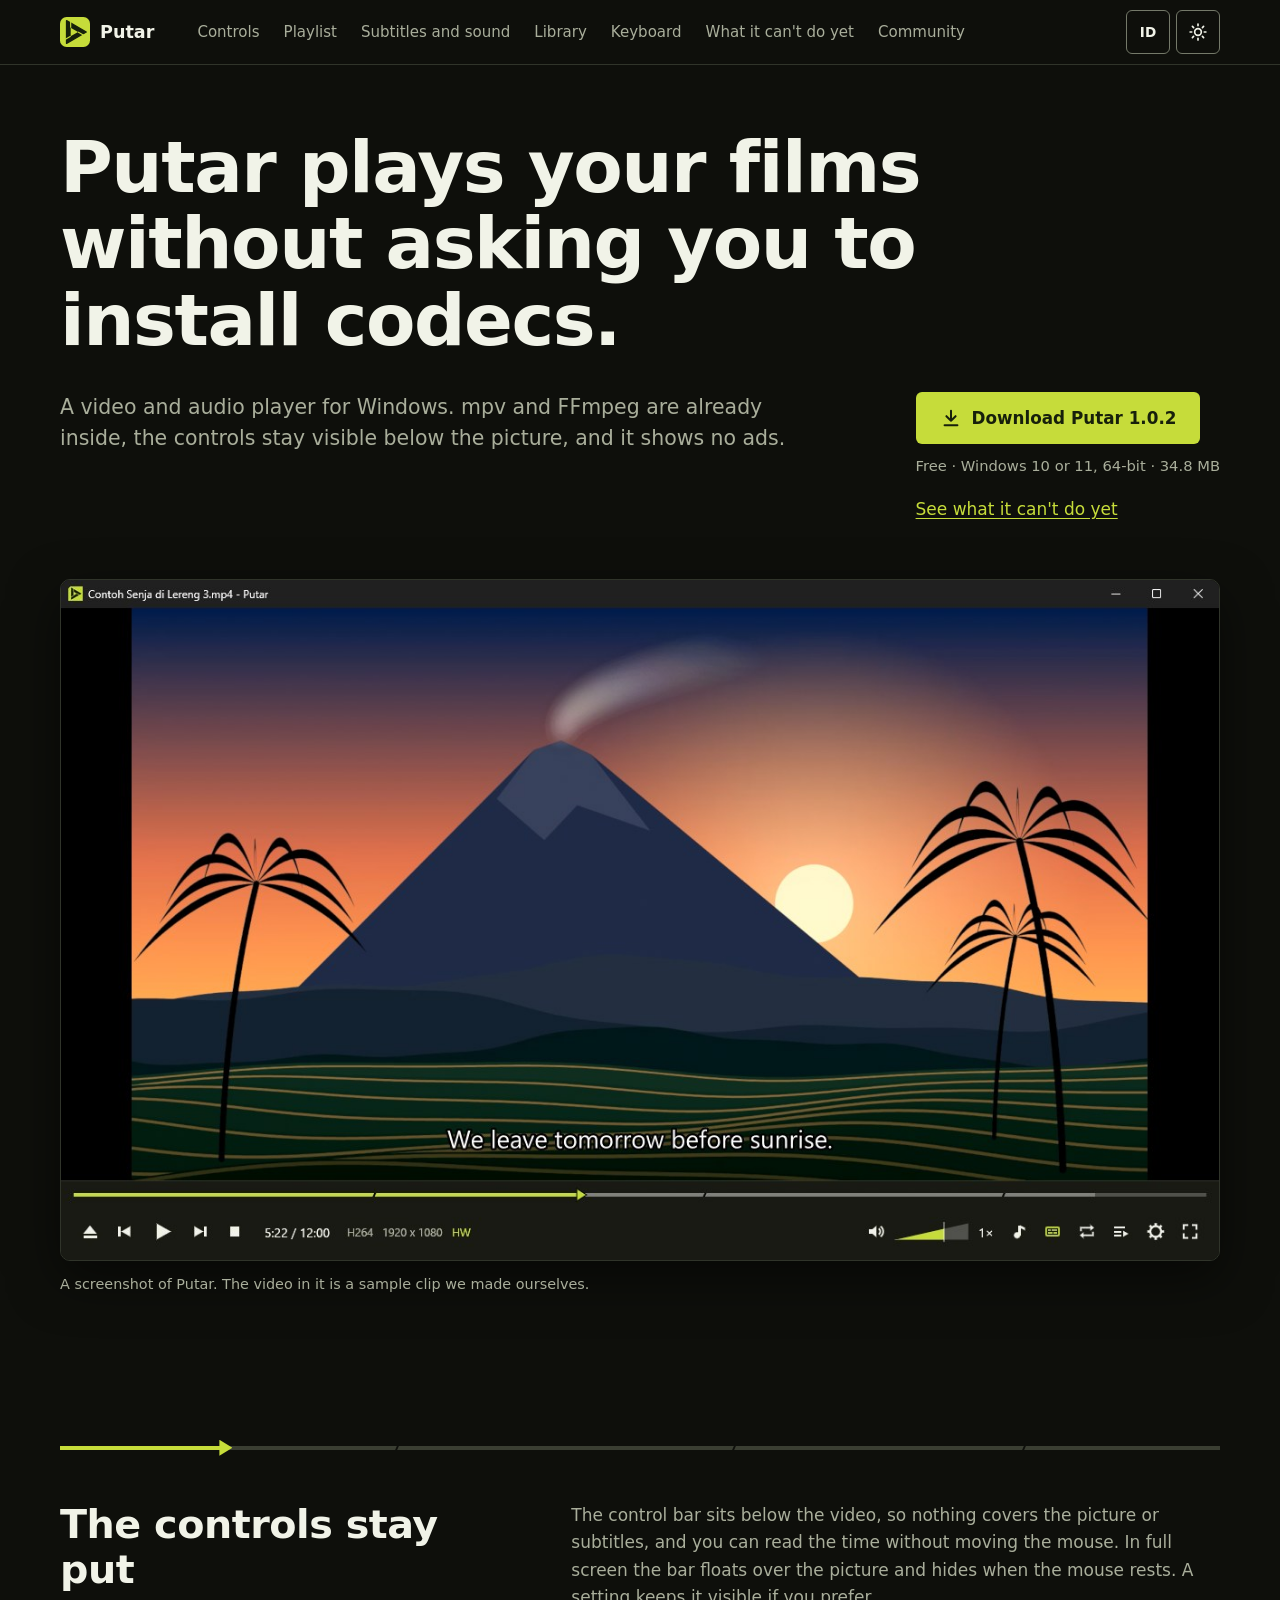
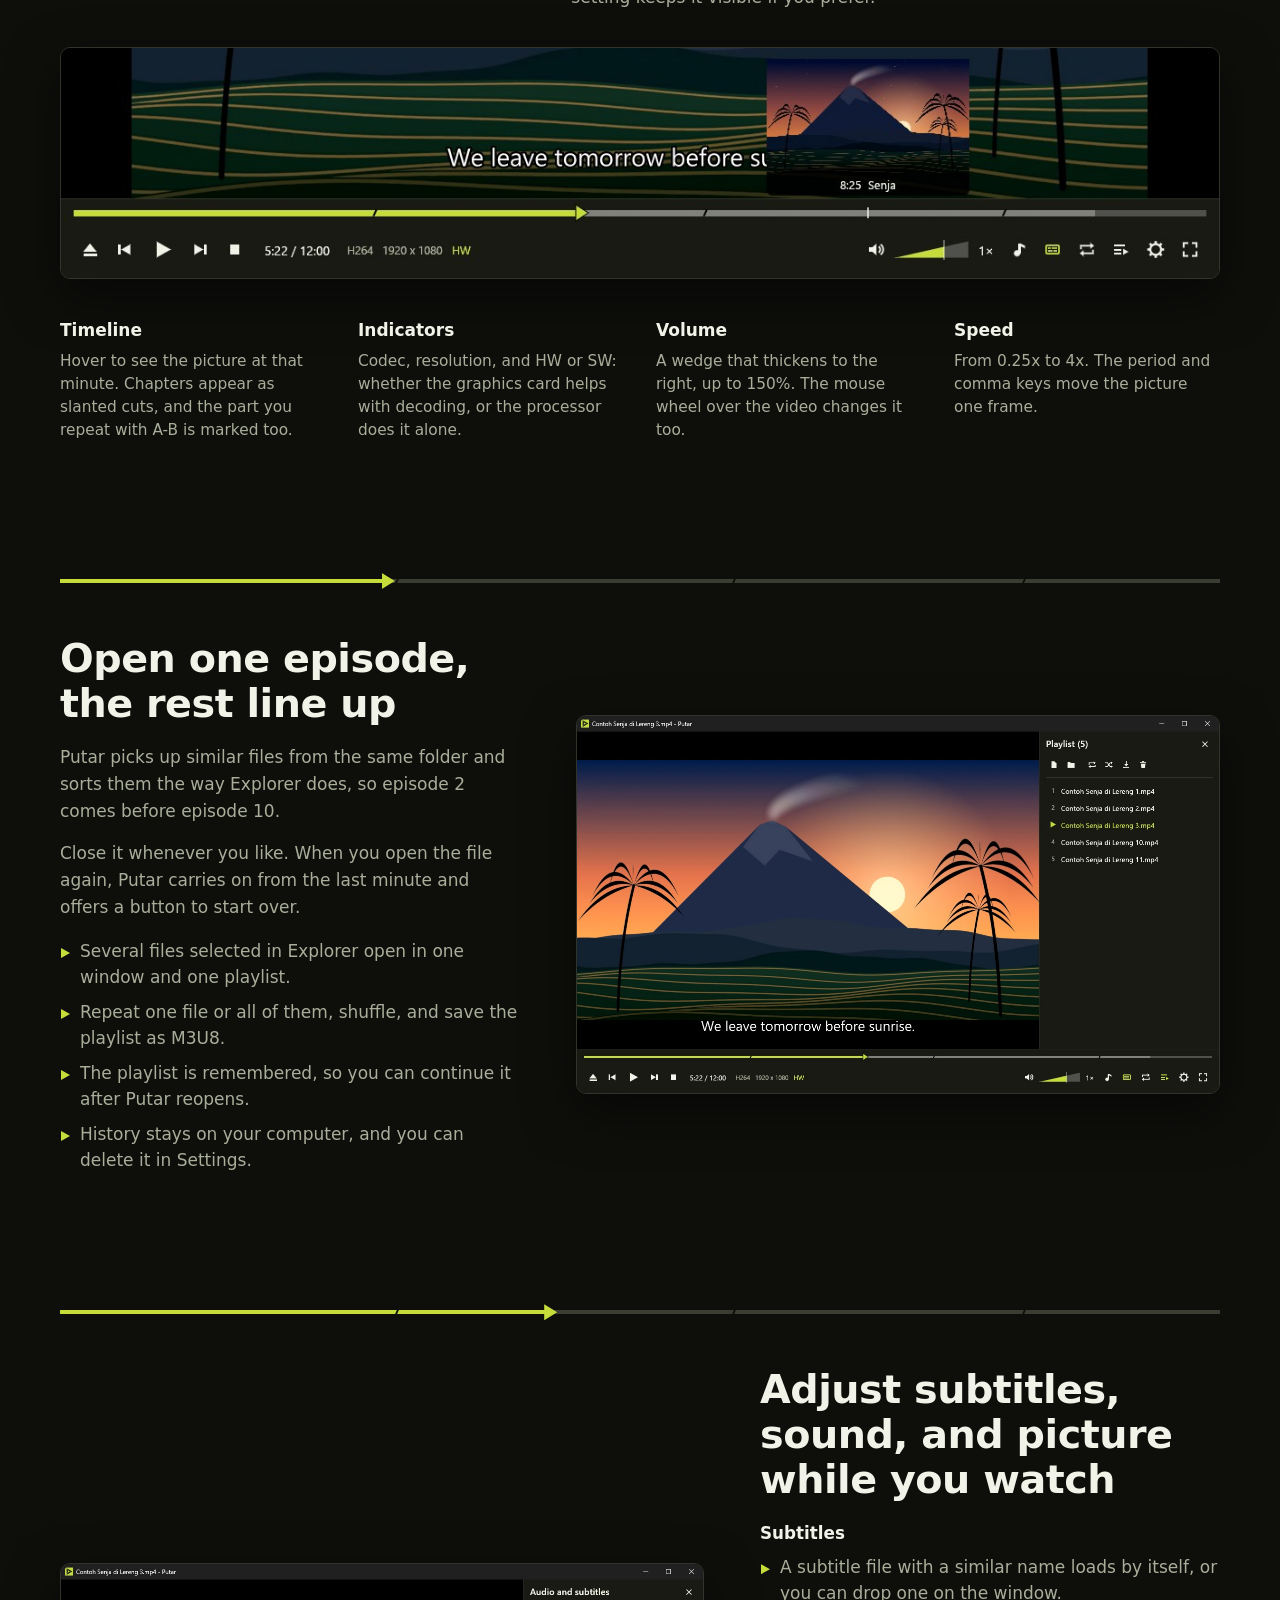
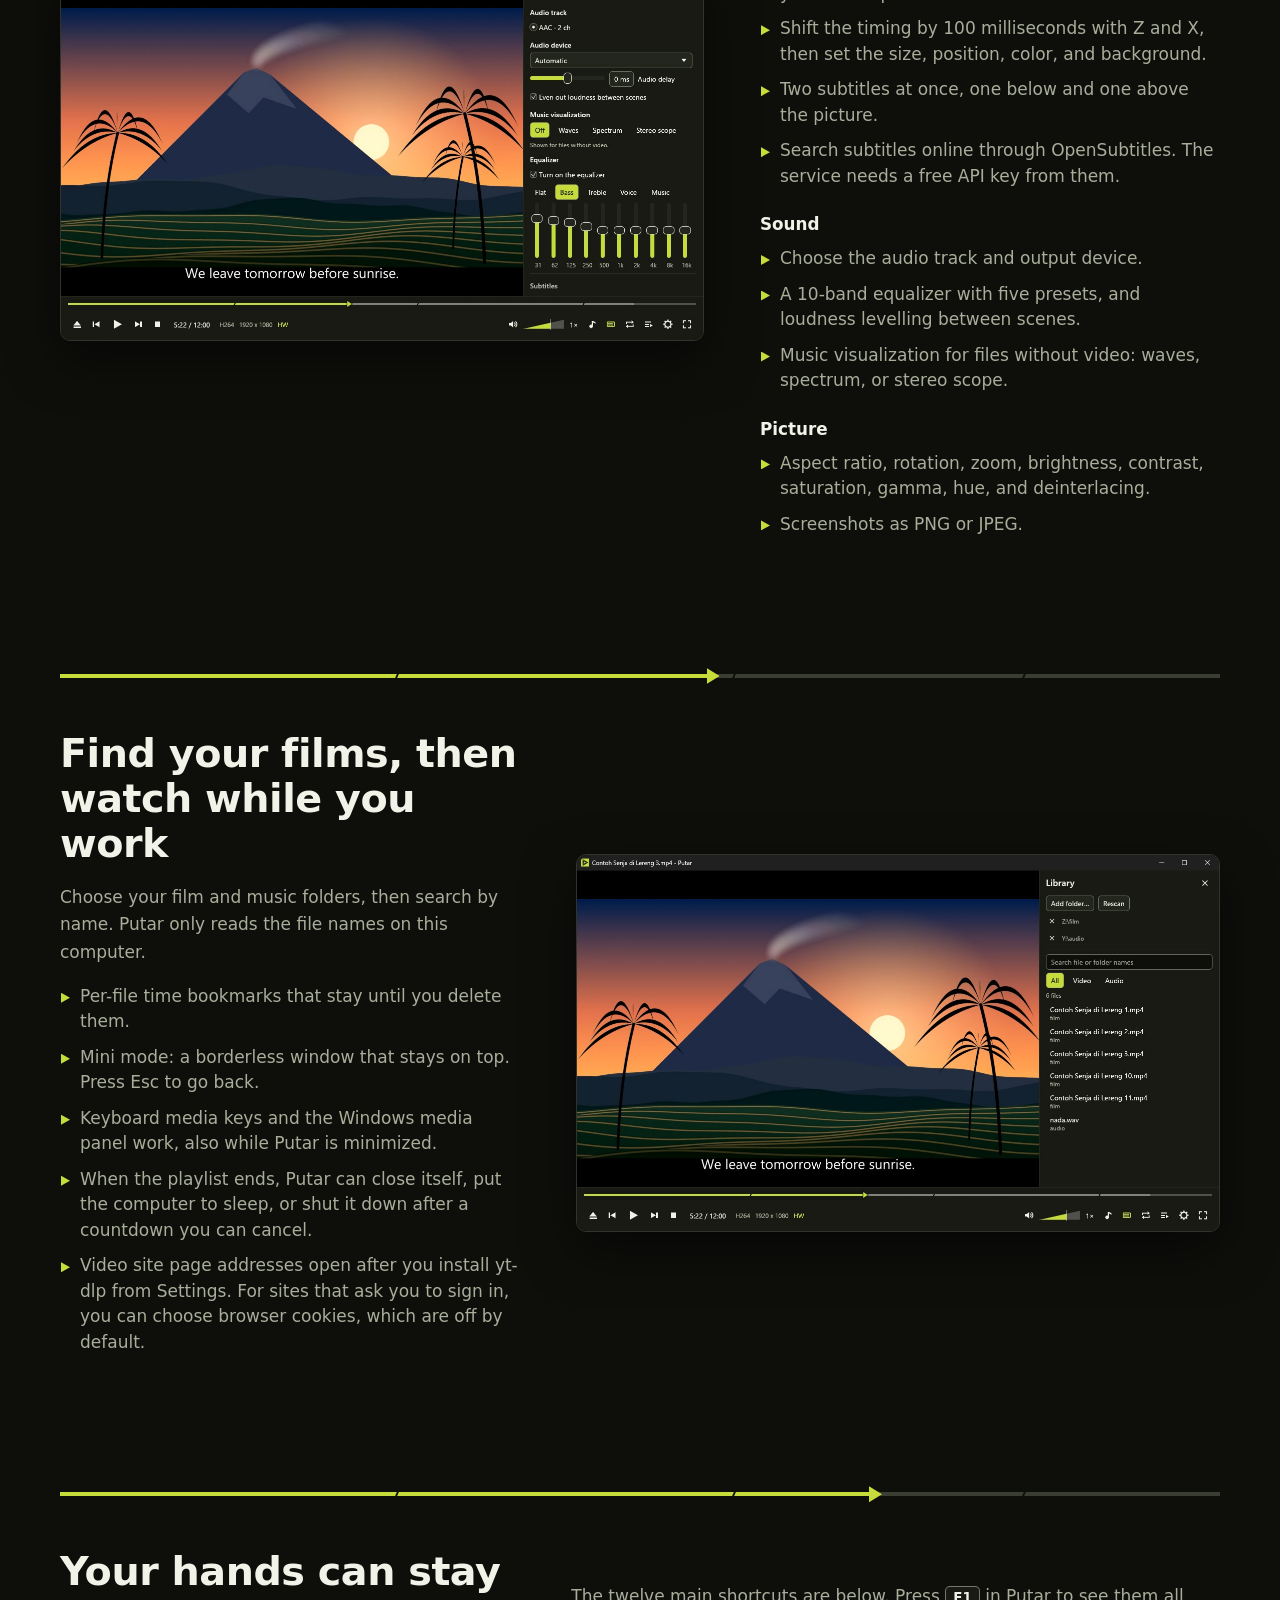
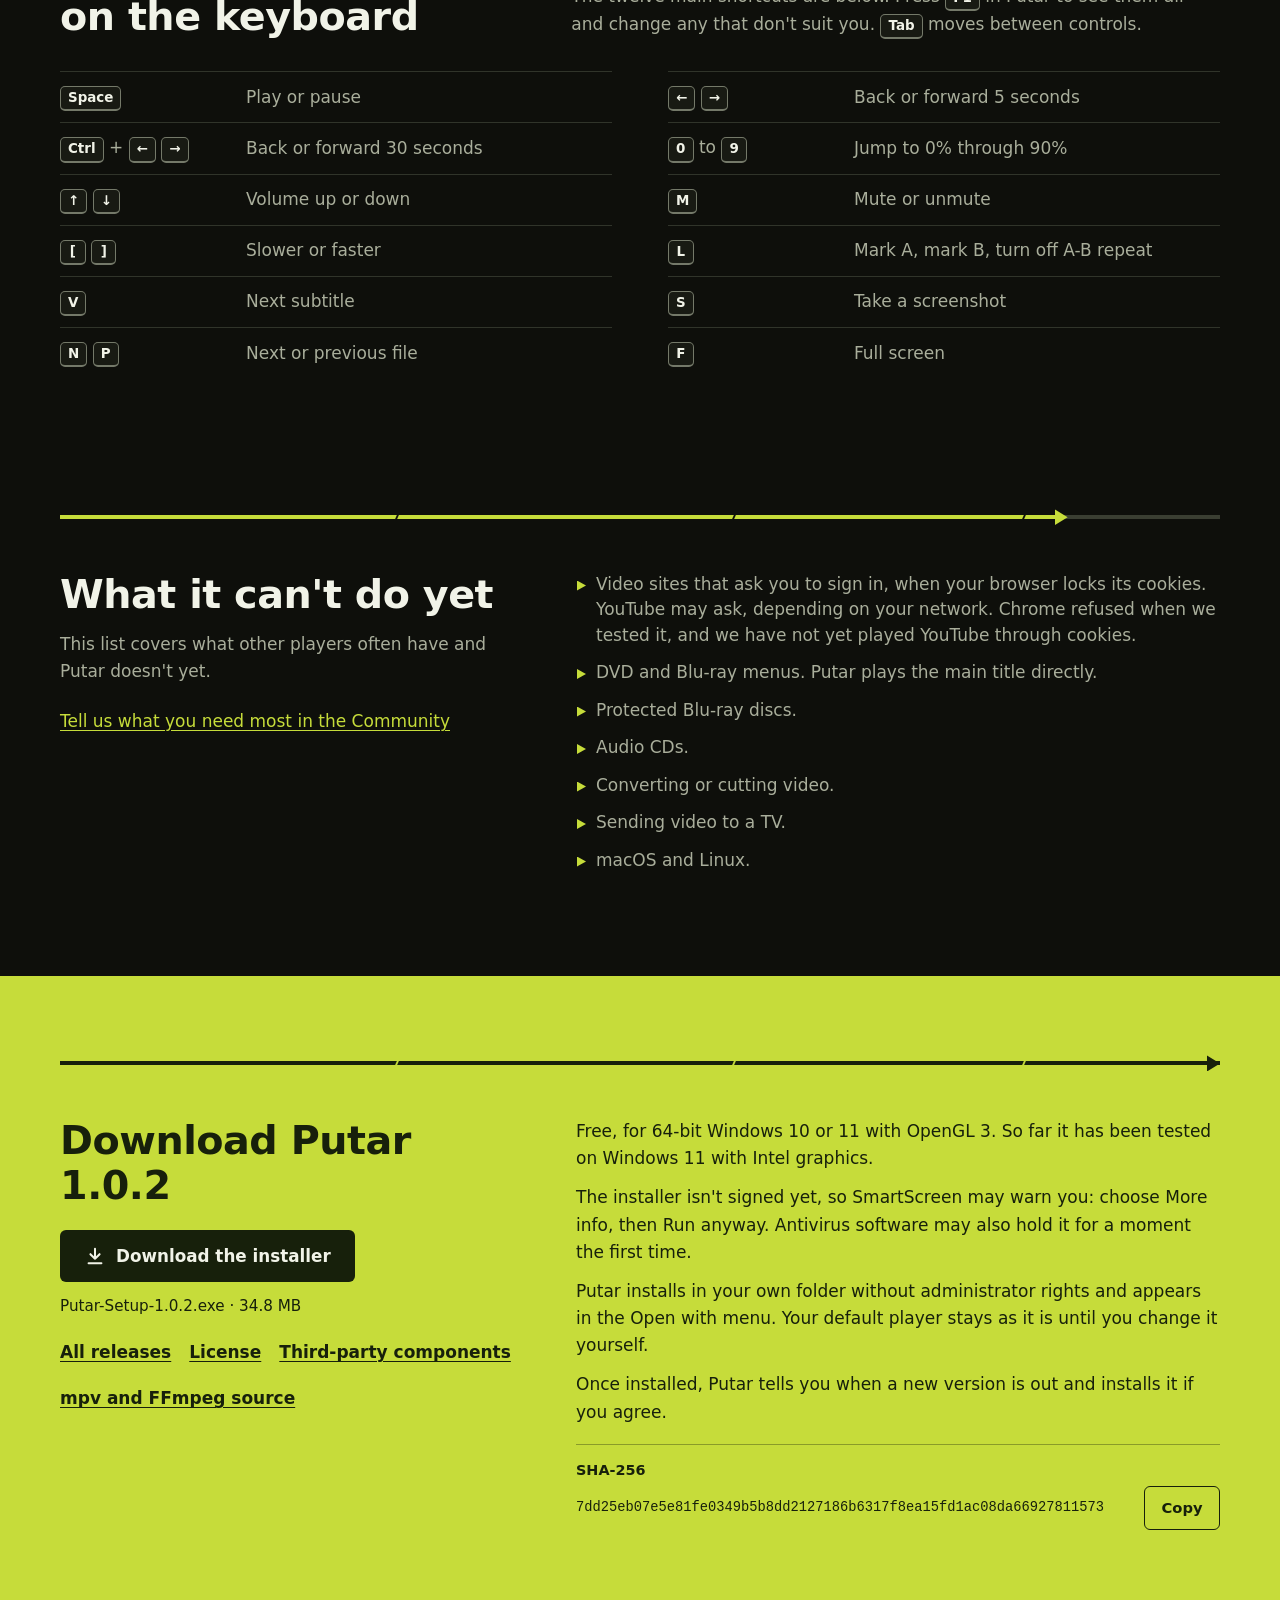
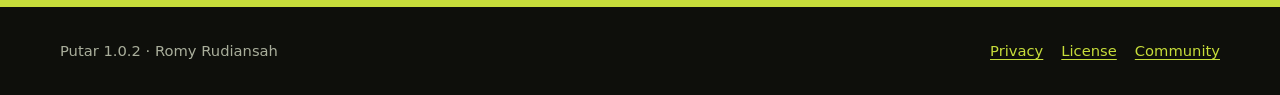
==== commit 65b7386d: "Situs Putar 1.0.2 (dari 7587a2a)" ====
--- a/index.html
+++ b/index.html
@@ -68,9 +68,9 @@
           <span data-l="en">A video and audio player for Windows. mpv and FFmpeg are already inside, the controls stay visible below the picture, and it shows no ads.</span>
         </p>
         <div class="hero-cta">
-          <a class="btn btn-primary" href="https://github.com/romyrudiansah/putar/releases/download/v1.0.1/Putar-Setup-1.0.1.exe">
+          <a class="btn btn-primary" href="https://github.com/romyrudiansah/putar/releases/download/v1.0.2/Putar-Setup-1.0.2.exe">
             <svg viewBox="0 0 24 24" aria-hidden="true"><path d="M12 4v11M7 10l5 5 5-5M5 20h14"/></svg>
-            <span data-l="id">Unduh Putar 1.0.1</span><span data-l="en">Download Putar 1.0.1</span>
+            <span data-l="id">Unduh Putar 1.0.2</span><span data-l="en">Download Putar 1.0.2</span>
           </a>
           <p class="meta"><span data-l="id">Gratis · Windows 10 atau 11, 64-bit · 34.8 MB</span><span data-l="en">Free · Windows 10 or 11, 64-bit · 34.8 MB</span></p>
           <a class="text-link" href="#belum"><span data-l="id">Lihat yang belum bisa</span><span data-l="en">See what it can't do yet</span></a>
@@ -192,7 +192,7 @@
             <li><span data-l="id">Mode kecil: jendela tanpa bingkai yang selalu di atas. Tekan Esc untuk kembali.</span><span data-l="en">Mini mode: a borderless window that stays on top. Press Esc to go back.</span></li>
             <li><span data-l="id">Tombol media di keyboard dan panel media Windows bekerja, juga saat Putar diminimalkan.</span><span data-l="en">Keyboard media keys and the Windows media panel work, also while Putar is minimized.</span></li>
             <li><span data-l="id">Setelah playlist selesai, Putar bisa menutup diri, menidurkan komputer, atau mematikannya setelah hitung mundur yang bisa dibatalkan.</span><span data-l="en">When the playlist ends, Putar can close itself, put the computer to sleep, or shut it down after a countdown you can cancel.</span></li>
-            <li><span data-l="id">Alamat halaman situs video bisa dibuka setelah Anda memasang yt-dlp dari Pengaturan.</span><span data-l="en">Video site page addresses open after you install yt-dlp from Settings.</span></li>
+            <li><span data-l="id">Alamat halaman situs video bisa dibuka setelah Anda memasang yt-dlp dari Pengaturan. Untuk situs yang meminta masuk akun, Anda bisa memilih cookie browser, dan bawaannya mati.</span><span data-l="en">Video site page addresses open after you install yt-dlp from Settings. For sites that ask you to sign in, you can choose browser cookies, which are off by default.</span></li>
           </ul>
         </div>
         <figure class="shot">
@@ -237,7 +237,7 @@
           <p><a href="https://github.com/romyrudiansah/putar/discussions"><span data-l="id">Sampaikan yang paling Anda butuhkan di Komunitas</span><span data-l="en">Tell us what you need most in the Community</span></a></p>
         </div>
         <ul>
-          <li><span data-l="id">Situs video yang meminta masuk akun. YouTube bisa memintanya, tergantung jaringan Anda.</span><span data-l="en">Video sites that ask you to sign in. YouTube may ask, depending on your network.</span></li>
+          <li><span data-l="id">Situs video yang meminta masuk akun, bila browser Anda mengunci cookie-nya. YouTube bisa memintanya, tergantung jaringan Anda. Chrome menolak saat kami uji, dan YouTube belum pernah kami putar lewat cookie.</span><span data-l="en">Video sites that ask you to sign in, when your browser locks its cookies. YouTube may ask, depending on your network. Chrome refused when we tested it, and we have not yet played YouTube through cookies.</span></li>
           <li><span data-l="id">Menu DVD dan Blu-ray. Putar langsung memutar judul utamanya.</span><span data-l="en">DVD and Blu-ray menus. Putar plays the main title directly.</span></li>
           <li><span data-l="id">Blu-ray yang diproteksi.</span><span data-l="en">Protected Blu-ray discs.</span></li>
           <li><span data-l="id">CD audio.</span><span data-l="en">Audio CDs.</span></li>
@@ -254,17 +254,17 @@
       <div class="tl" style="--at:100%" aria-hidden="true"><i style="left:29%"></i><i style="left:58%"></i><i style="left:83%"></i><b></b></div>
       <div class="band-grid">
         <div>
-          <h2><span data-l="id">Unduh Putar 1.0.1</span><span data-l="en">Download Putar 1.0.1</span></h2>
-          <a class="btn btn-ink" href="https://github.com/romyrudiansah/putar/releases/download/v1.0.1/Putar-Setup-1.0.1.exe">
+          <h2><span data-l="id">Unduh Putar 1.0.2</span><span data-l="en">Download Putar 1.0.2</span></h2>
+          <a class="btn btn-ink" href="https://github.com/romyrudiansah/putar/releases/download/v1.0.2/Putar-Setup-1.0.2.exe">
             <svg viewBox="0 0 24 24" aria-hidden="true"><path d="M12 4v11M7 10l5 5 5-5M5 20h14"/></svg>
             <span data-l="id">Unduh installer</span><span data-l="en">Download the installer</span>
           </a>
-          <p class="file">Putar-Setup-1.0.1.exe · 34.8 MB</p>
+          <p class="file">Putar-Setup-1.0.2.exe · 34.8 MB</p>
           <p class="links">
             <a href="https://github.com/romyrudiansah/putar/releases"><span data-l="id">Semua rilis</span><span data-l="en">All releases</span></a>
             <a href="LICENSE.txt"><span data-l="id">Lisensi</span><span data-l="en">License</span></a>
             <a href="THIRD-PARTY-NOTICES.txt"><span data-l="id">Komponen pihak ketiga</span><span data-l="en">Third-party components</span></a>
-            <a href="https://github.com/romyrudiansah/putar/releases/tag/v1.0.1"><span data-l="id">Sumber mpv dan FFmpeg</span><span data-l="en">mpv and FFmpeg source</span></a>
+            <a href="https://github.com/romyrudiansah/putar/releases/tag/v1.0.2"><span data-l="id">Sumber mpv dan FFmpeg</span><span data-l="en">mpv and FFmpeg source</span></a>
           </p>
         </div>
         <div class="band-notes">
@@ -274,7 +274,7 @@
           <p><span data-l="id">Setelah terpasang, Putar memberi tahu saat ada versi baru dan memasangnya sendiri bila Anda setuju.</span><span data-l="en">Once installed, Putar tells you when a new version is out and installs it if you agree.</span></p>
           <div class="sha">
             <span class="sha-label">SHA-256</span>
-            <code id="sha256">3c13027c59598632124979bb3a67a19a11c5948e80cbc7a8aaa14e950d4f1f33</code>
+            <code id="sha256">7dd25eb07e5e81fe0349b5b8dd2127186b6317f8ea15fd1ac08da66927811573</code>
             <button class="copy" type="button" data-copy="sha256"><span data-l="id">Salin</span><span data-l="en">Copy</span></button>
           </div>
         </div>
@@ -285,7 +285,7 @@
 
 <footer class="foot">
   <div class="wrap foot-row">
-    <p>Putar 1.0.1 · Romy Rudiansah</p>
+    <p>Putar 1.0.2 · Romy Rudiansah</p>
     <nav aria-label="Footer">
       <a href="privacy.html"><span data-l="id">Privasi</span><span data-l="en">Privacy</span></a>
       <a href="LICENSE.txt"><span data-l="id">Lisensi</span><span data-l="en">License</span></a>
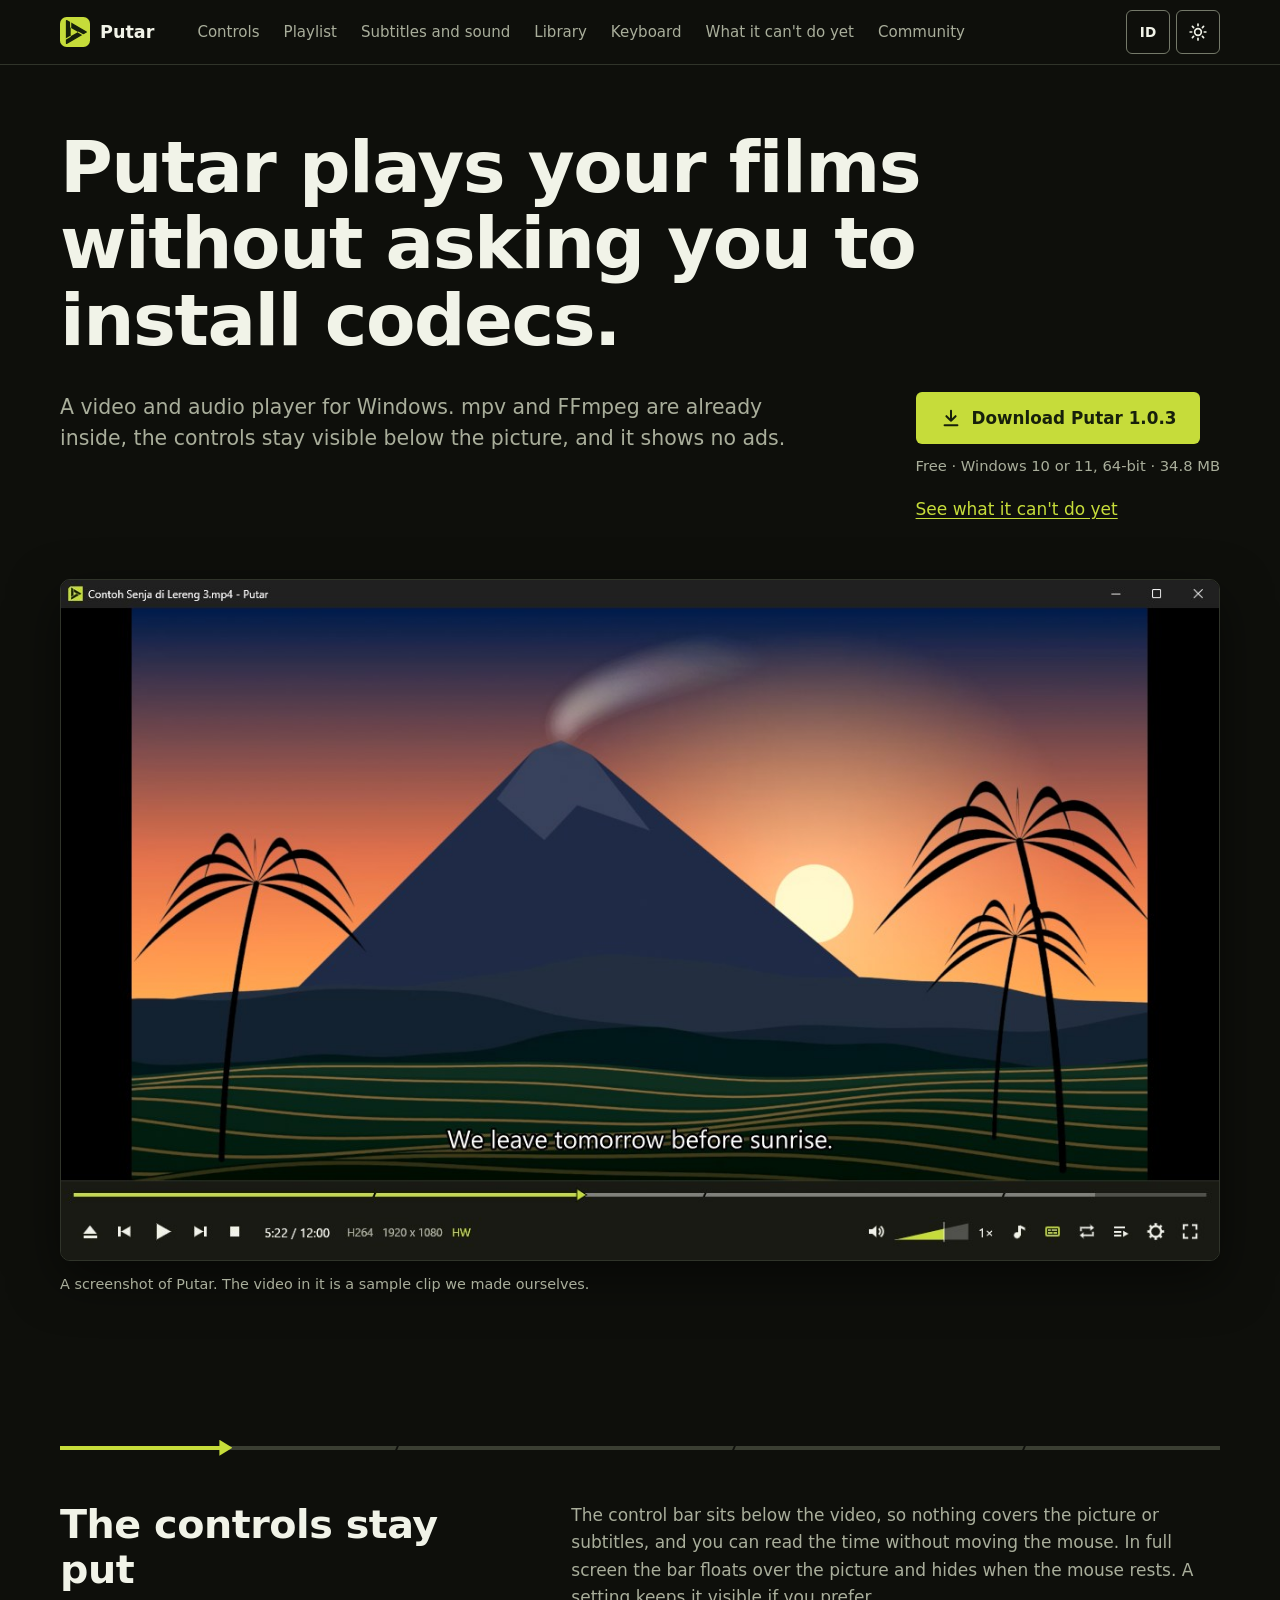
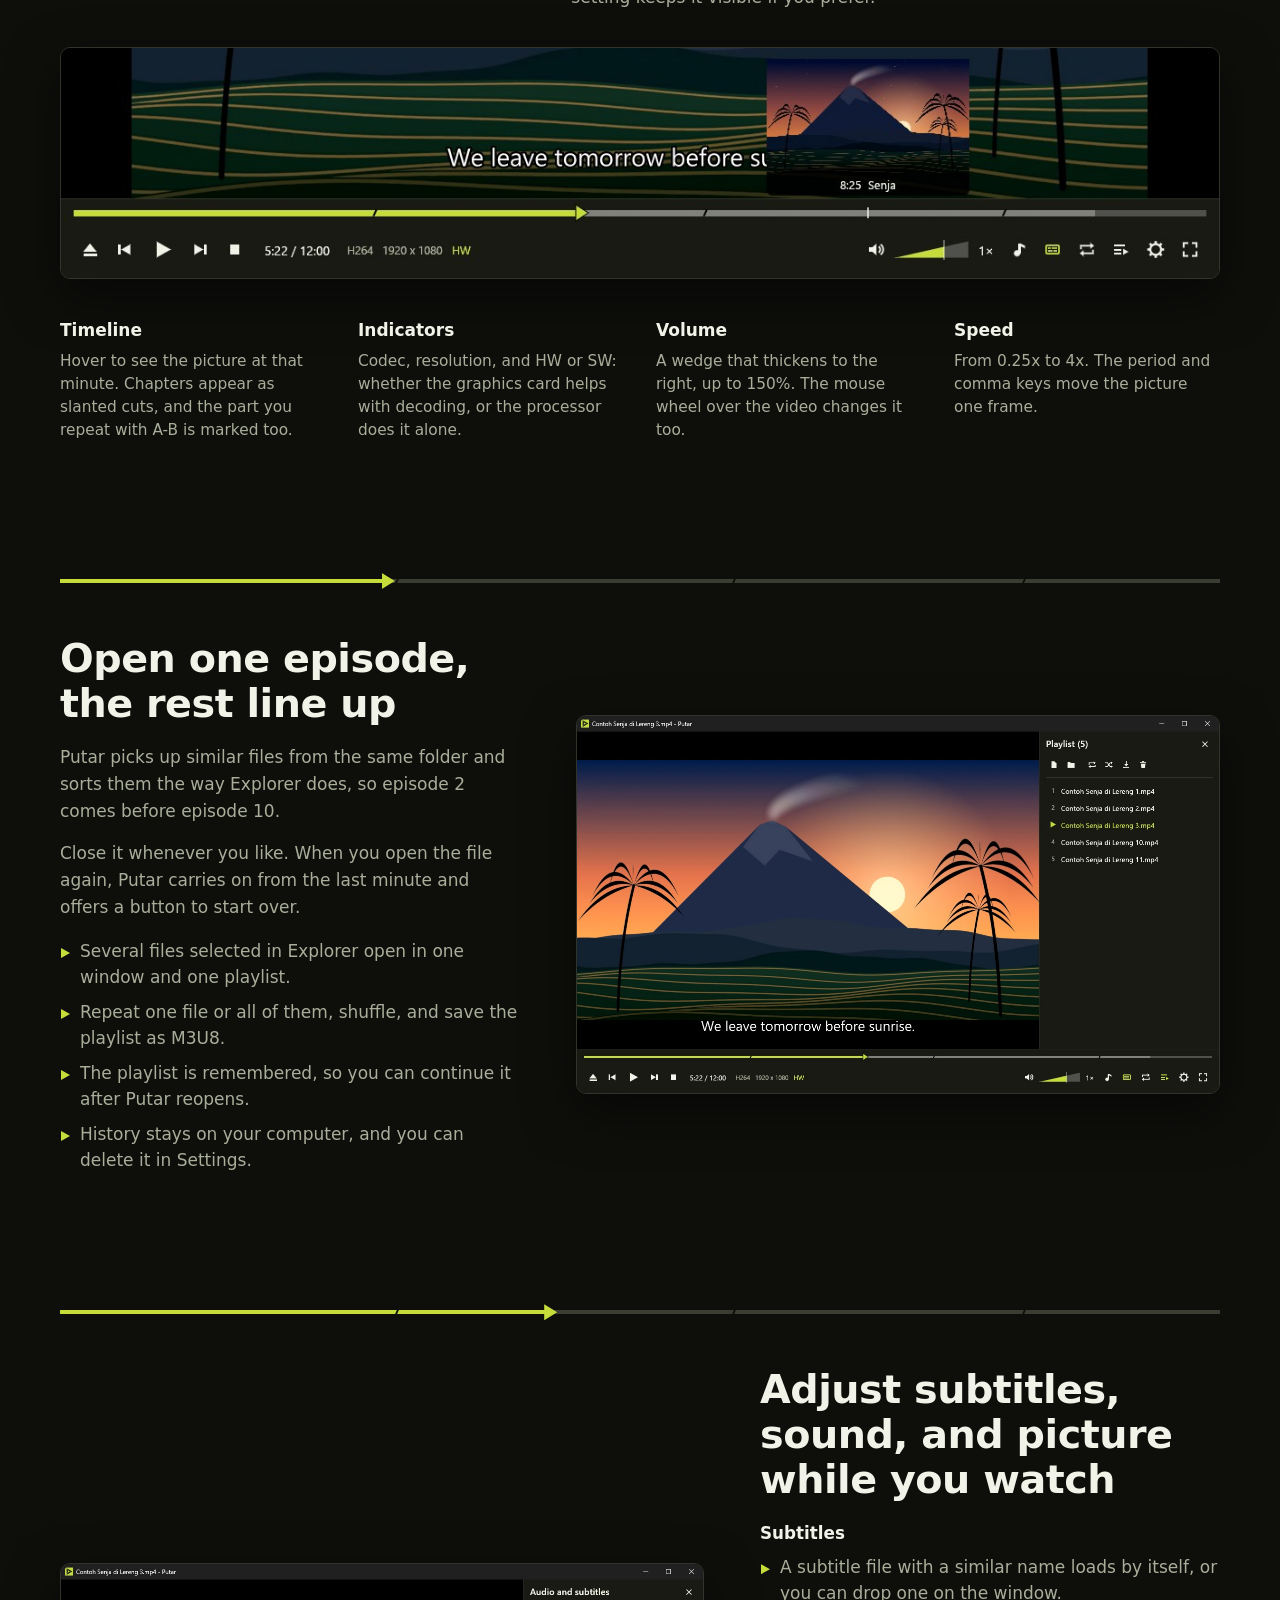
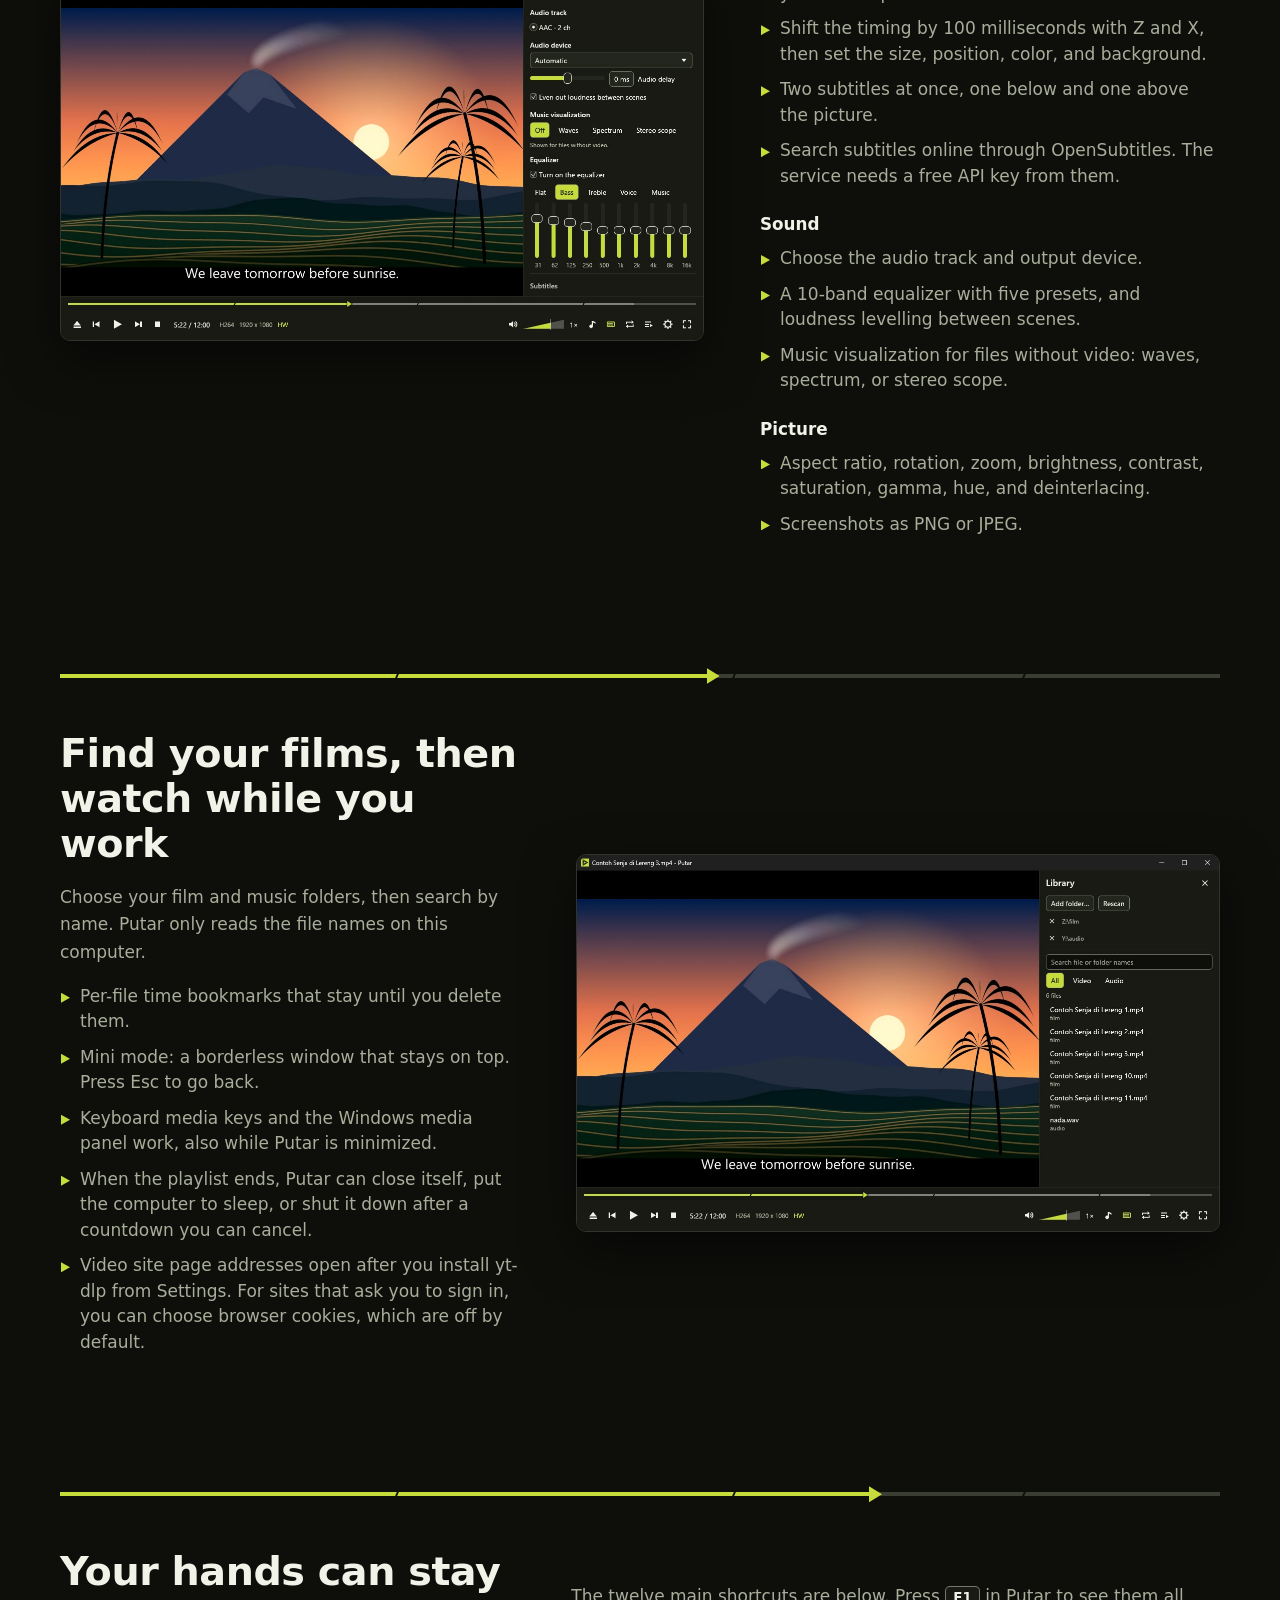
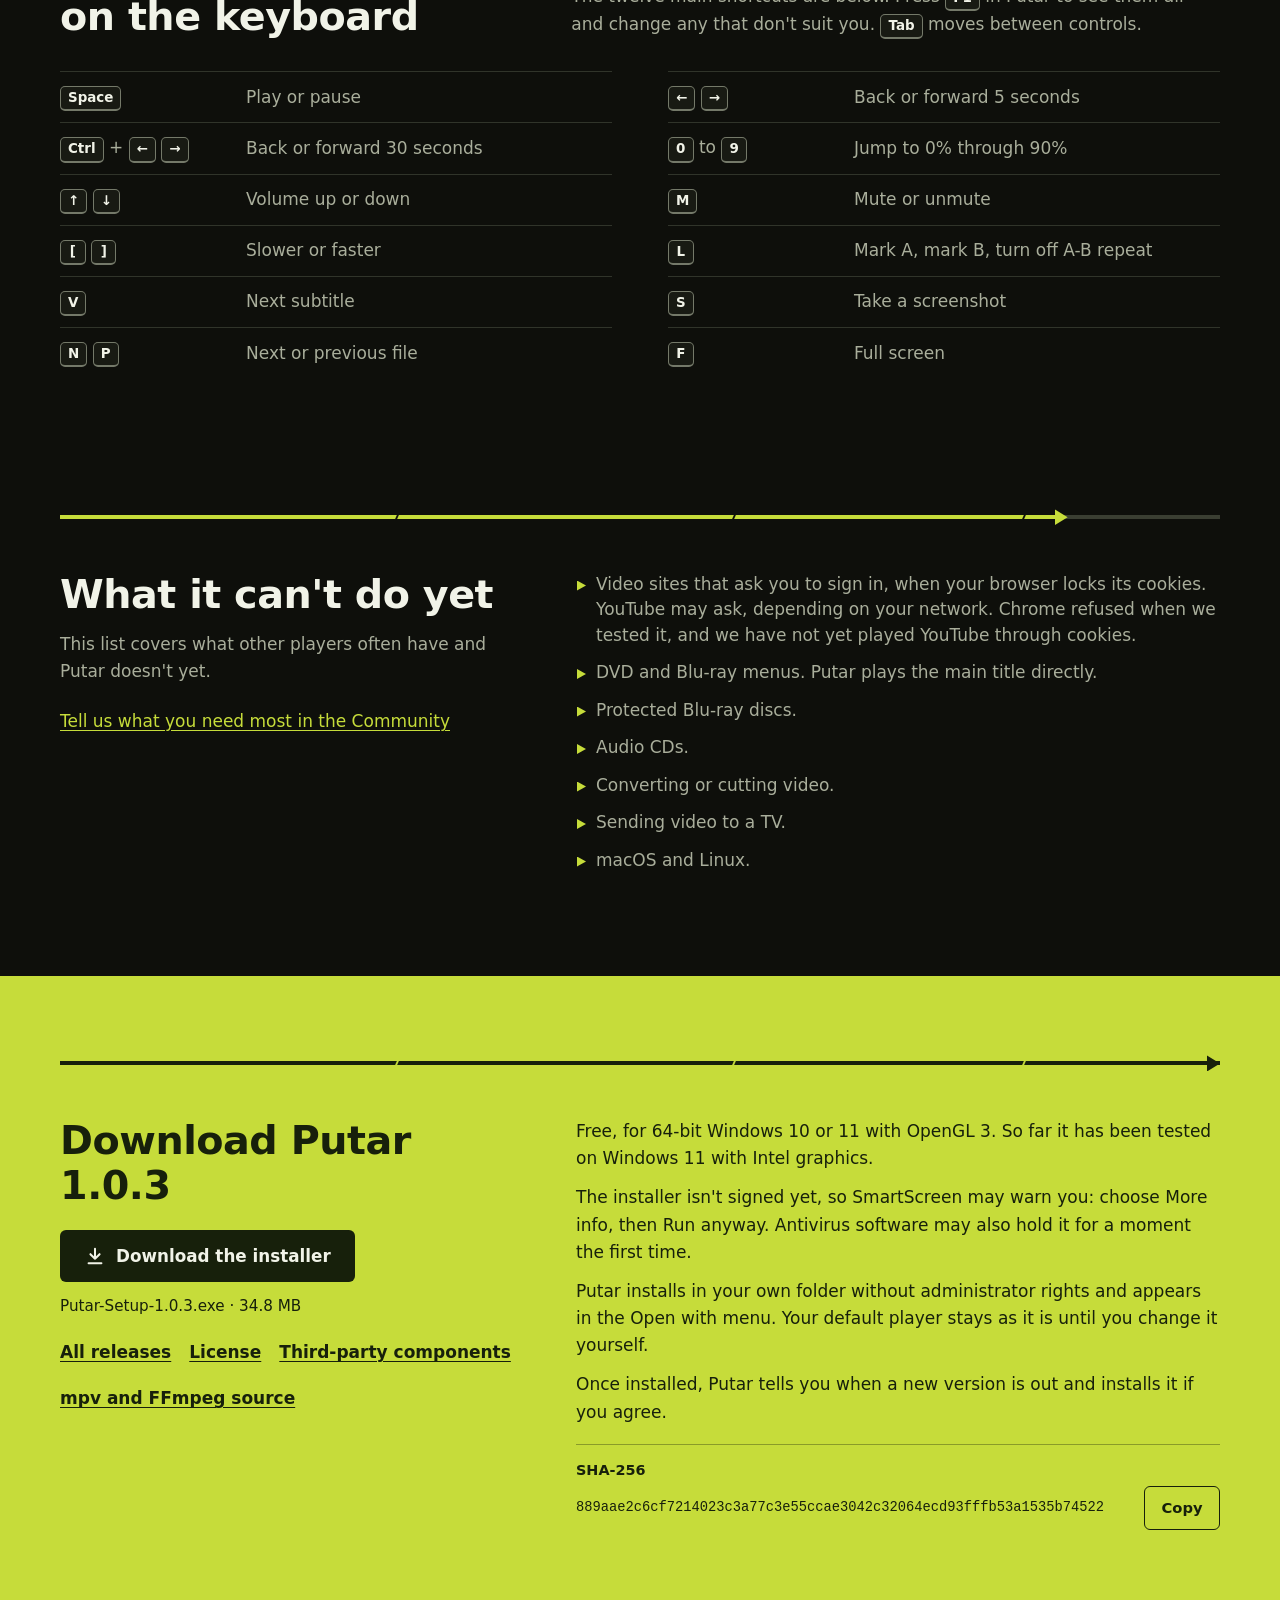
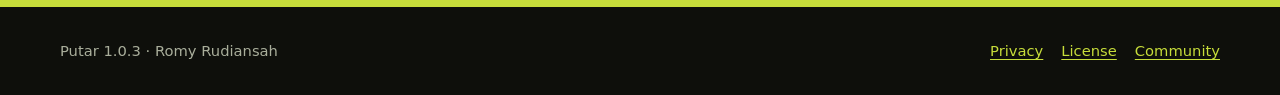
==== commit de08f40c: "Situs Putar 1.0.3 (dari 9e4fc18)" ====
--- a/index.html
+++ b/index.html
@@ -68,9 +68,9 @@
           <span data-l="en">A video and audio player for Windows. mpv and FFmpeg are already inside, the controls stay visible below the picture, and it shows no ads.</span>
         </p>
         <div class="hero-cta">
-          <a class="btn btn-primary" href="https://github.com/romyrudiansah/putar/releases/download/v1.0.2/Putar-Setup-1.0.2.exe">
+          <a class="btn btn-primary" href="https://github.com/romyrudiansah/putar/releases/download/v1.0.3/Putar-Setup-1.0.3.exe">
             <svg viewBox="0 0 24 24" aria-hidden="true"><path d="M12 4v11M7 10l5 5 5-5M5 20h14"/></svg>
-            <span data-l="id">Unduh Putar 1.0.2</span><span data-l="en">Download Putar 1.0.2</span>
+            <span data-l="id">Unduh Putar 1.0.3</span><span data-l="en">Download Putar 1.0.3</span>
           </a>
           <p class="meta"><span data-l="id">Gratis · Windows 10 atau 11, 64-bit · 34.8 MB</span><span data-l="en">Free · Windows 10 or 11, 64-bit · 34.8 MB</span></p>
           <a class="text-link" href="#belum"><span data-l="id">Lihat yang belum bisa</span><span data-l="en">See what it can't do yet</span></a>
@@ -254,17 +254,17 @@
       <div class="tl" style="--at:100%" aria-hidden="true"><i style="left:29%"></i><i style="left:58%"></i><i style="left:83%"></i><b></b></div>
       <div class="band-grid">
         <div>
-          <h2><span data-l="id">Unduh Putar 1.0.2</span><span data-l="en">Download Putar 1.0.2</span></h2>
-          <a class="btn btn-ink" href="https://github.com/romyrudiansah/putar/releases/download/v1.0.2/Putar-Setup-1.0.2.exe">
+          <h2><span data-l="id">Unduh Putar 1.0.3</span><span data-l="en">Download Putar 1.0.3</span></h2>
+          <a class="btn btn-ink" href="https://github.com/romyrudiansah/putar/releases/download/v1.0.3/Putar-Setup-1.0.3.exe">
             <svg viewBox="0 0 24 24" aria-hidden="true"><path d="M12 4v11M7 10l5 5 5-5M5 20h14"/></svg>
             <span data-l="id">Unduh installer</span><span data-l="en">Download the installer</span>
           </a>
-          <p class="file">Putar-Setup-1.0.2.exe · 34.8 MB</p>
+          <p class="file">Putar-Setup-1.0.3.exe · 34.8 MB</p>
           <p class="links">
             <a href="https://github.com/romyrudiansah/putar/releases"><span data-l="id">Semua rilis</span><span data-l="en">All releases</span></a>
             <a href="LICENSE.txt"><span data-l="id">Lisensi</span><span data-l="en">License</span></a>
             <a href="THIRD-PARTY-NOTICES.txt"><span data-l="id">Komponen pihak ketiga</span><span data-l="en">Third-party components</span></a>
-            <a href="https://github.com/romyrudiansah/putar/releases/tag/v1.0.2"><span data-l="id">Sumber mpv dan FFmpeg</span><span data-l="en">mpv and FFmpeg source</span></a>
+            <a href="https://github.com/romyrudiansah/putar/releases/tag/v1.0.3"><span data-l="id">Sumber mpv dan FFmpeg</span><span data-l="en">mpv and FFmpeg source</span></a>
           </p>
         </div>
         <div class="band-notes">
@@ -274,7 +274,7 @@
           <p><span data-l="id">Setelah terpasang, Putar memberi tahu saat ada versi baru dan memasangnya sendiri bila Anda setuju.</span><span data-l="en">Once installed, Putar tells you when a new version is out and installs it if you agree.</span></p>
           <div class="sha">
             <span class="sha-label">SHA-256</span>
-            <code id="sha256">7dd25eb07e5e81fe0349b5b8dd2127186b6317f8ea15fd1ac08da66927811573</code>
+            <code id="sha256">889aae2c6cf7214023c3a77c3e55ccae3042c32064ecd93fffb53a1535b74522</code>
             <button class="copy" type="button" data-copy="sha256"><span data-l="id">Salin</span><span data-l="en">Copy</span></button>
           </div>
         </div>
@@ -285,7 +285,7 @@
 
 <footer class="foot">
   <div class="wrap foot-row">
-    <p>Putar 1.0.2 · Romy Rudiansah</p>
+    <p>Putar 1.0.3 · Romy Rudiansah</p>
     <nav aria-label="Footer">
       <a href="privacy.html"><span data-l="id">Privasi</span><span data-l="en">Privacy</span></a>
       <a href="LICENSE.txt"><span data-l="id">Lisensi</span><span data-l="en">License</span></a>
